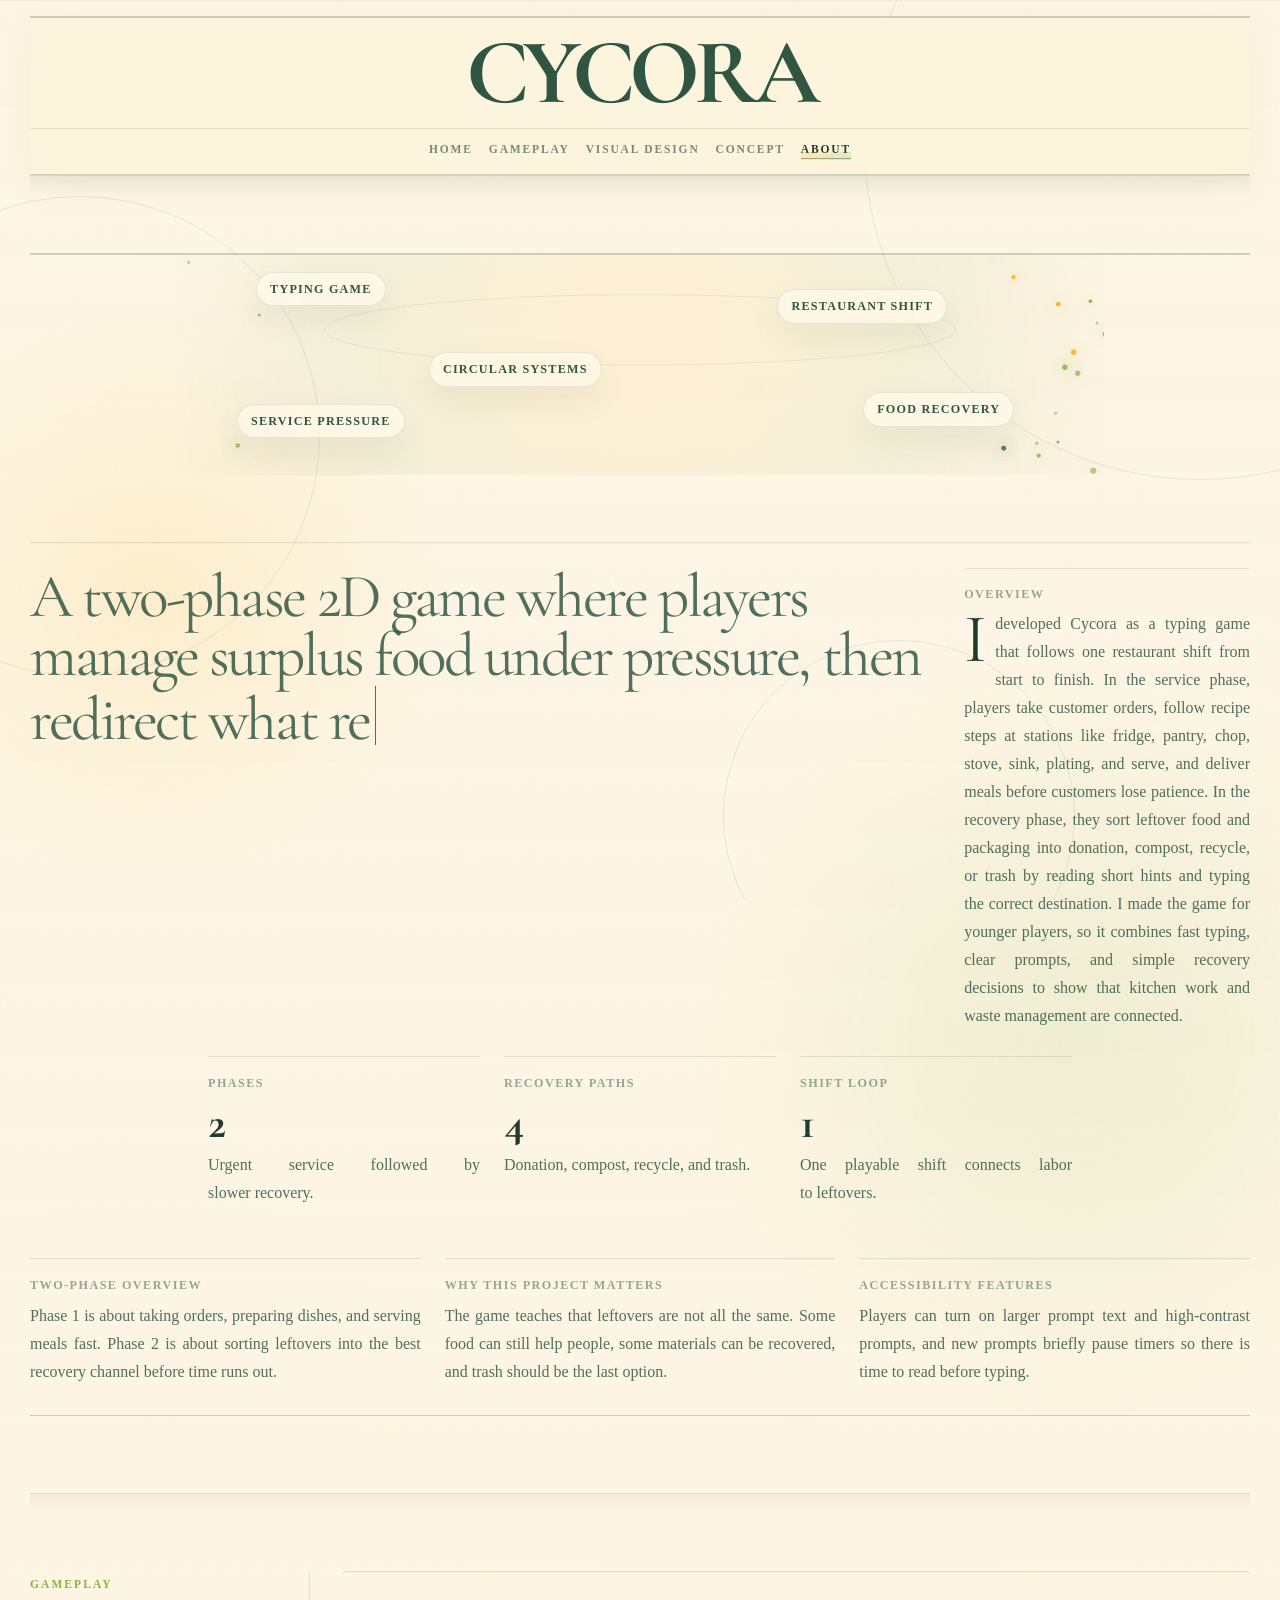
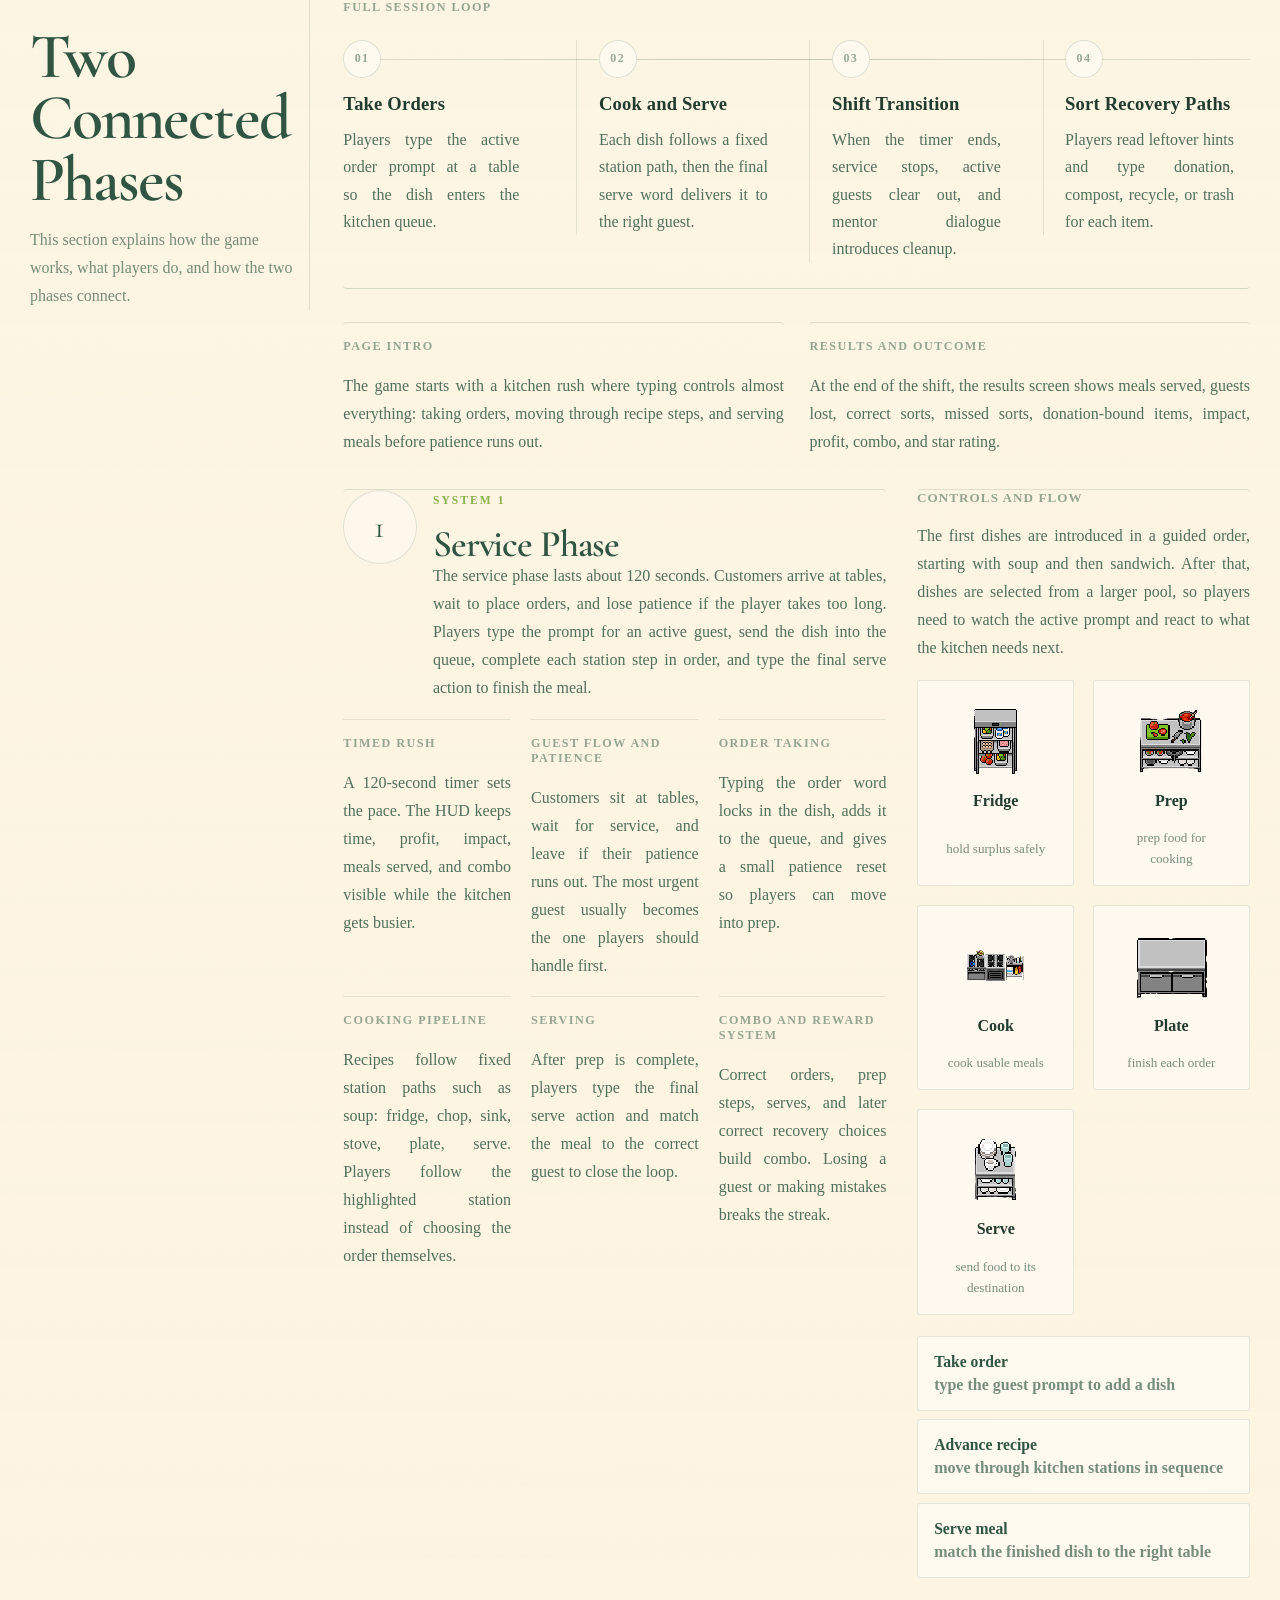
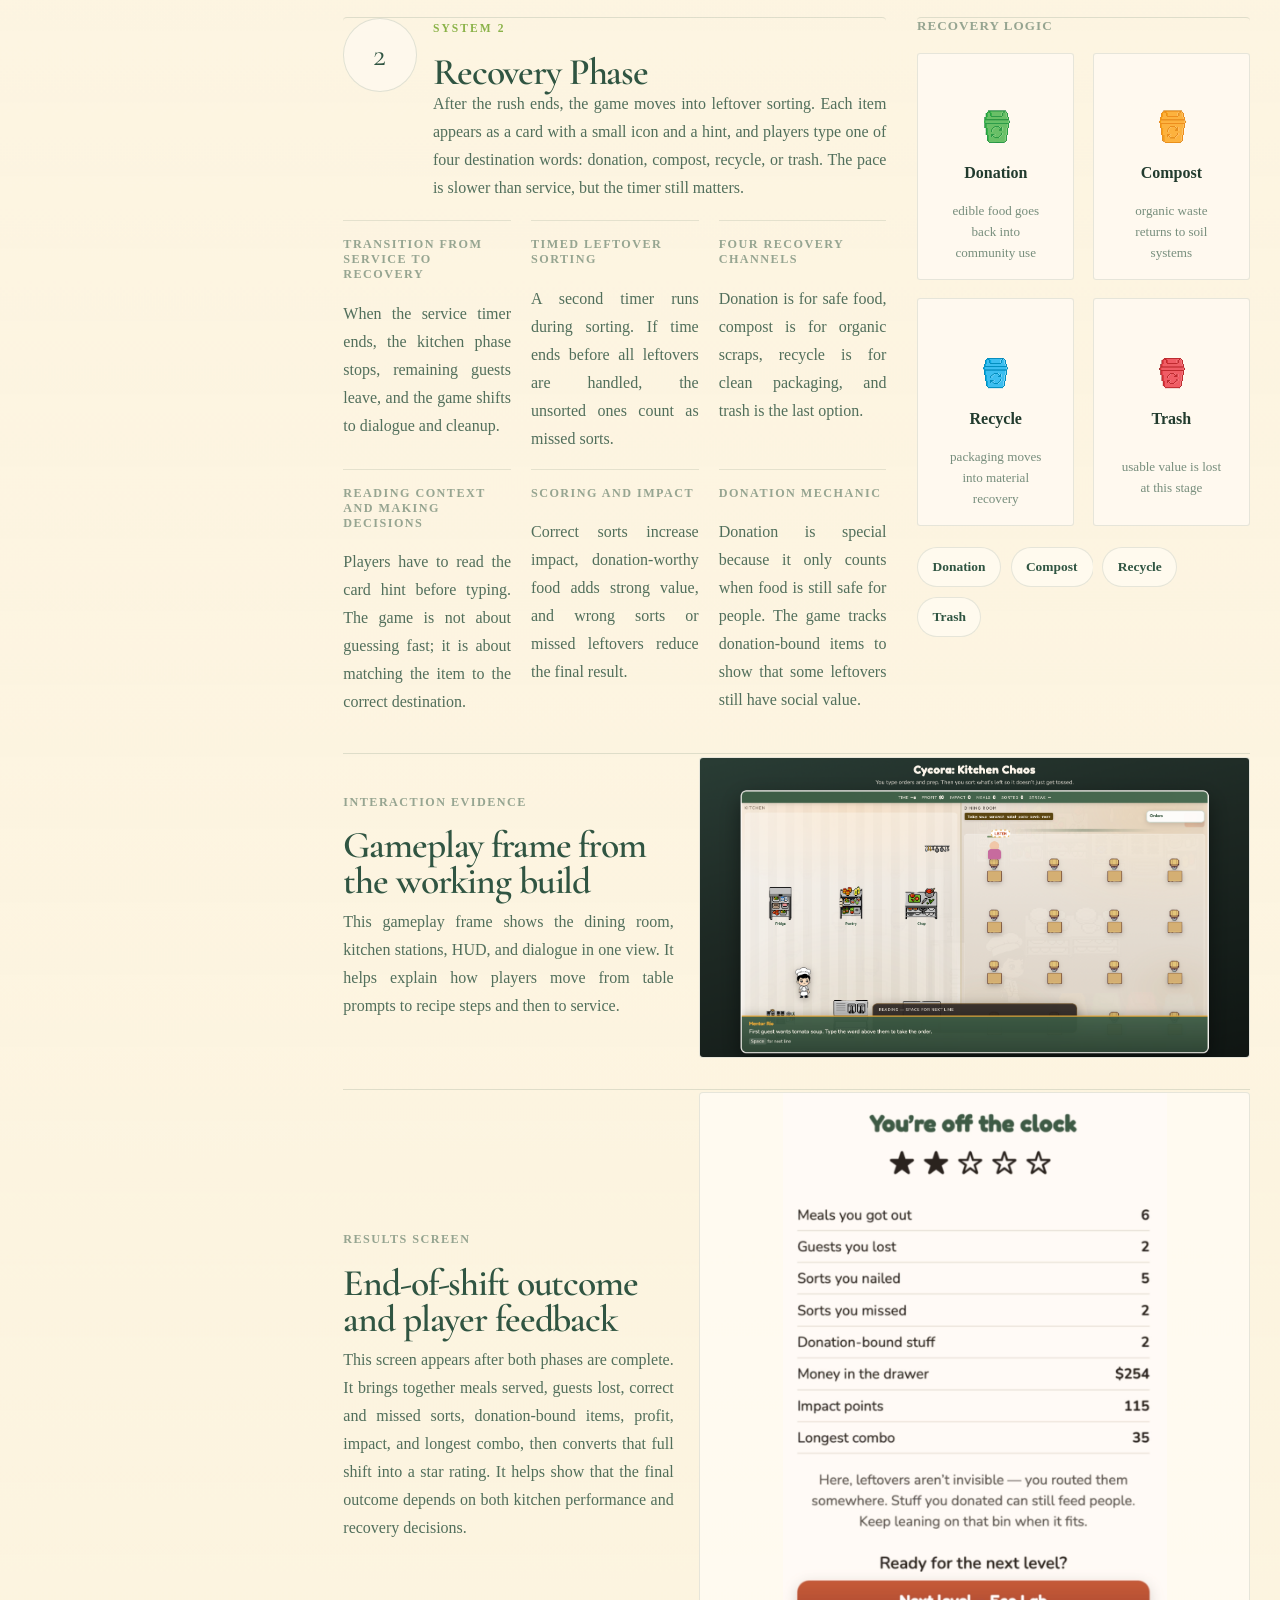
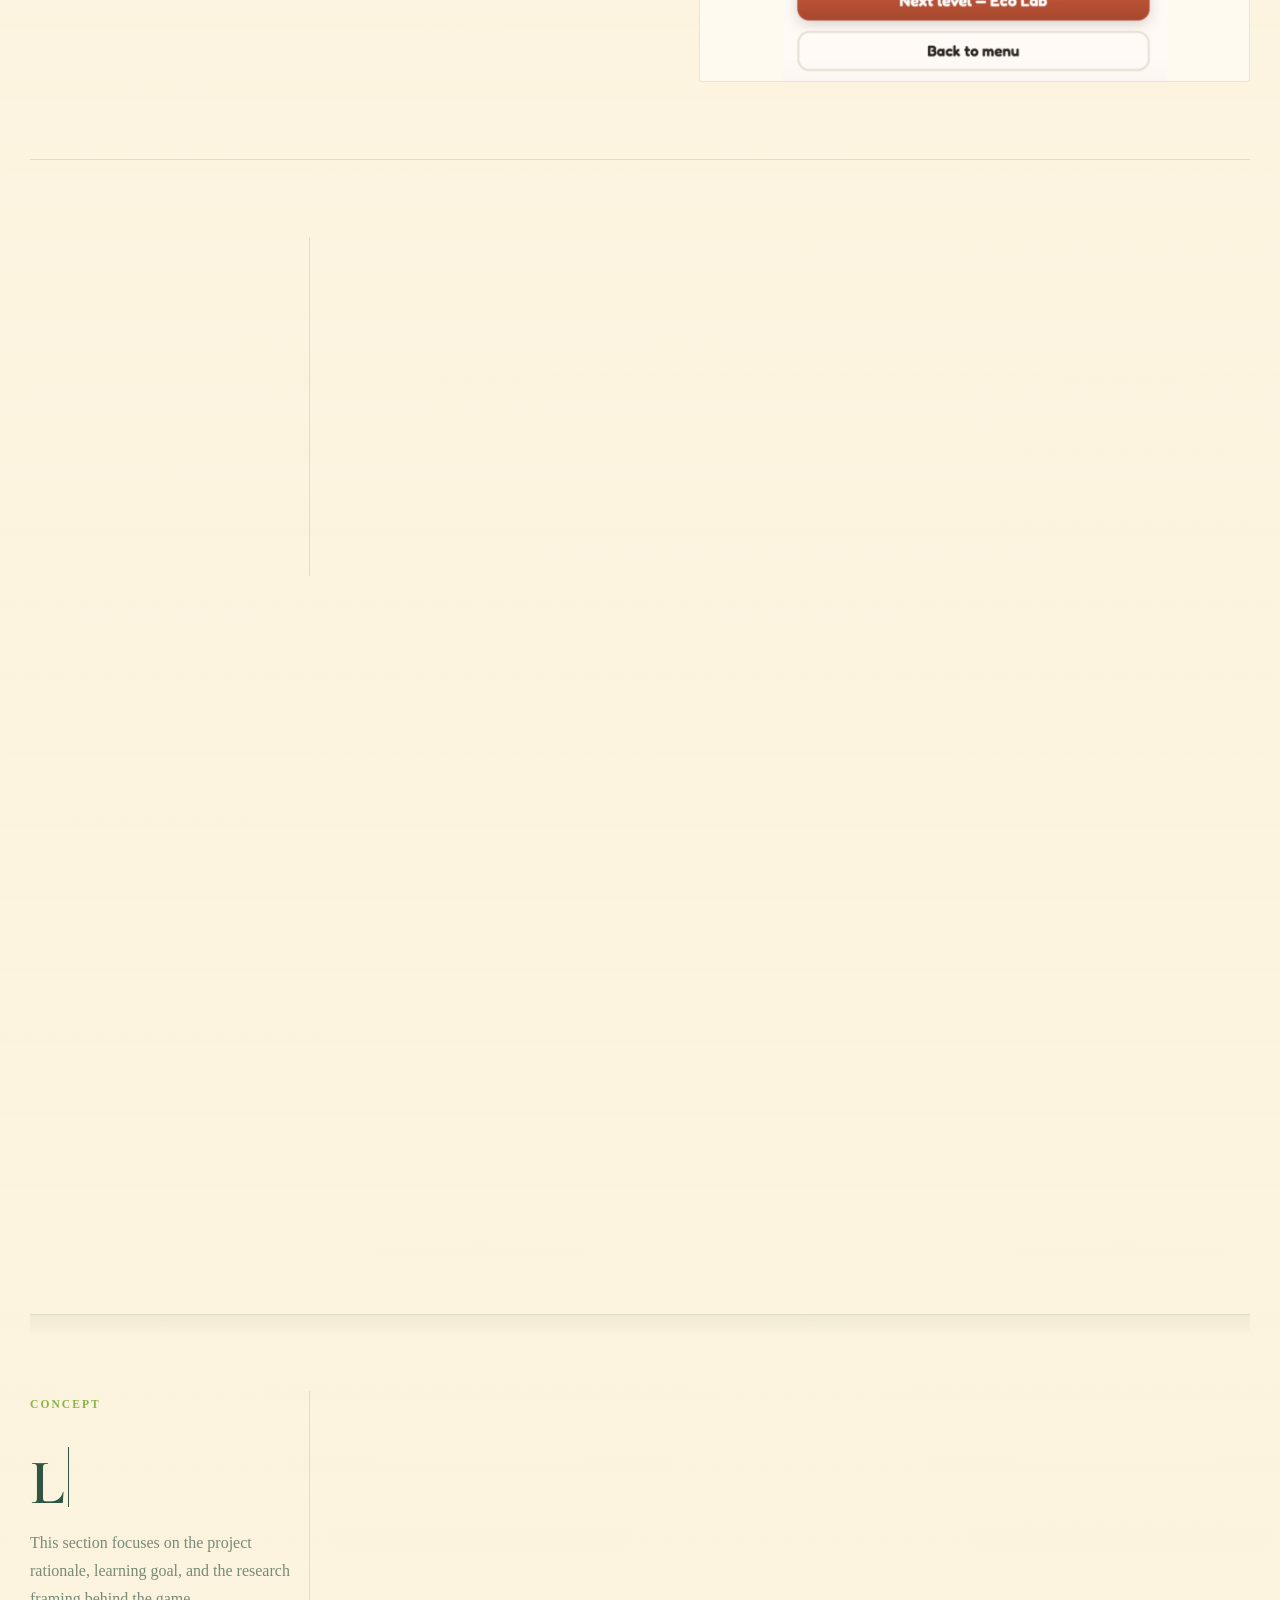
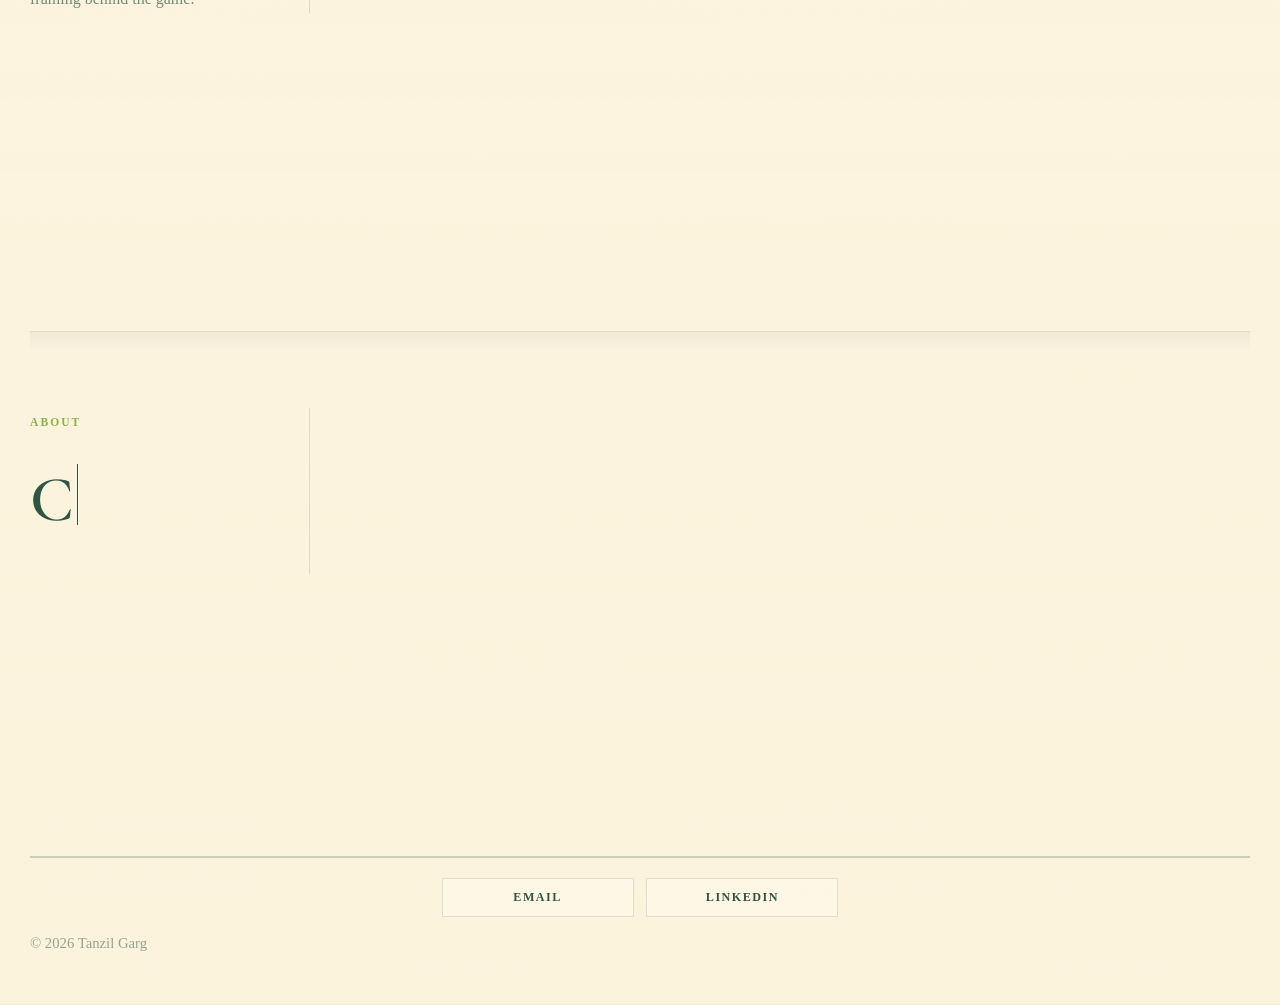
==== Project Documentation Website/index.html @ 2ebac8c6 "Add files via upload" ====
<!DOCTYPE html>
<html lang="en">
  <head>
    <meta charset="UTF-8" />
    <meta name="viewport" content="width=device-width, initial-scale=1.0" />
    <title>Cycora | Project Documentation</title>
    <meta
      name="description"
      content="Cycora: Kitchen Chaos is a two-phase typing game about running a busy kitchen, serving customers, and sorting leftovers into better recovery paths."
    />
    <link rel="preconnect" href="https://fonts.googleapis.com" />
    <link rel="preconnect" href="https://fonts.gstatic.com" crossorigin />
    <link
      href="https://fonts.googleapis.com/css2?family=Cormorant+Garamond:wght@600;700&family=Manrope:wght@400;500;700;800&display=swap"
      rel="stylesheet"
    />
    <link rel="stylesheet" href="styles.css" />
  </head>
  <body class="phase-service">
    <div class="page-grain" aria-hidden="true"></div>
    <div class="page-orbits" aria-hidden="true">
      <span class="orbit orbit-a"></span>
      <span class="orbit orbit-b"></span>
      <span class="orbit orbit-c"></span>
    </div>
    <div class="custom-cursor" aria-hidden="true">
      <span class="custom-cursor-ring"></span>
      <span class="custom-cursor-chef">
        <img src="Icons/PlayerChef.png" alt="" />
      </span>
    </div>

    <header class="site-header">
      <div class="brand">
          <strong>CYCORA</strong>
      </div>

      <button class="nav-toggle" type="button" aria-expanded="false" aria-controls="site-navigation">
        Menu
      </button>

      <nav class="site-nav" id="site-navigation" aria-label="Main navigation">
        <a href="#home">Home</a>
        <a href="#systems">Gameplay</a>
        <a href="#visuals">Visual Design</a>
        <a href="#concept">Concept</a>
        <a href="#about">About</a>
      </nav>
    </header>

    <main>
      <section class="section hero" id="home" data-phase="service" data-phase-label="Service" data-edition="01">
        <div class="hero-stage">
          <div class="hero-animation-band" aria-hidden="true">
            <canvas id="particleCanvas"></canvas>

            <div class="floating-elements">
              <span class="float-card card-a">Typing Game</span>
              <span class="float-card card-b">Restaurant Shift</span>
              <span class="float-card card-c">Service Pressure</span>
              <span class="float-card card-d">Food Recovery</span>
              <span class="float-card card-e">Circular Systems</span>
            </div>
          </div>

          <div class="hero-frontpage">
            <div class="hero-copy">
              <h1 class="sr-only">Cycora</h1>
              <p class="hero-line type-ink" data-type-speed="18">
                A two-phase 2D game where players manage surplus food under pressure, then redirect what remains through recovery pathways.
              </p>
            </div>

            <div class="hero-details">
              <div class="insight-panel overview-lead">
                <span class="summary-label">Overview</span>
                <p>
                  I developed Cycora as a typing game that follows one restaurant shift from start
                  to finish. In the service phase, players take customer orders, follow recipe steps at
                  stations like fridge, pantry, chop, stove, sink, plating, and serve, and deliver meals
                  before customers lose patience. In the recovery phase, they sort leftover food and
                  packaging into donation, compost, recycle, or trash by reading short hints and typing the
                  correct destination. I made the game for younger players, so it combines fast typing,
                  clear prompts, and simple recovery decisions to show that kitchen work and waste
                  management are connected.
                </p>
              </div>
            </div>
          </div>

          <div class="hero-ledger" aria-label="Project at a glance">
            <article class="ledger-item">
              <span class="summary-label">Phases</span>
              <strong class="count-number" data-target="2">0</strong>
              <p>Urgent service followed by slower recovery.</p>
            </article>
            <article class="ledger-item">
              <span class="summary-label">Recovery Paths</span>
              <strong class="count-number" data-target="4">0</strong>
              <p>Donation, compost, recycle, and trash.</p>
            </article>
            <article class="ledger-item">
              <span class="summary-label">Shift Loop</span>
              <strong class="count-number" data-target="1">0</strong>
              <p>One playable shift connects labor to leftovers.</p>
            </article>
          </div>

        <div class="hero-summary">
          <article>
            <span class="summary-label">Two-Phase Overview</span>
            <p>
              Phase 1 is about taking orders, preparing dishes, and serving meals fast. Phase 2 is about
              sorting leftovers into the best recovery channel before time runs out.
            </p>
          </article>
          <article>
            <span class="summary-label">Why This Project Matters</span>
            <p>
              The game teaches that leftovers are not all the same. Some food can still help people, some
              materials can be recovered, and trash should be the last option.
            </p>
          </article>
          <article>
            <span class="summary-label">Accessibility Features</span>
            <p>
              Players can turn on larger prompt text and high-contrast prompts, and new prompts briefly
              pause timers so there is time to read before typing.
            </p>
          </article>
        </div>
      </section>

      <section class="section" id="systems" data-phase="service" data-phase-label="Service" data-edition="02">
        <div class="section-split">
          <div class="section-intro sticky-intro">
            <p class="kicker">Gameplay</p>
            <h2 class="type-ink" data-type-speed="18">Two Connected Phases</h2>
            <p class="intro-note">
              This section explains how the game works, what players do, and how the two phases connect.
            </p>
          </div>

          <div class="cycle-body">
            <div class="cycle-map">
              <span class="summary-label">Full Session Loop</span>
              <div class="cycle-track" aria-label="Full session loop">
                <article class="cycle-step is-hot">
                  <span class="cycle-step-index">01</span>
                  <strong>Take Orders</strong>
                  <p>Players type the active order prompt at a table so the dish enters the kitchen queue.</p>
                </article>
                <article class="cycle-step is-hot">
                  <span class="cycle-step-index">02</span>
                  <strong>Cook and Serve</strong>
                  <p>Each dish follows a fixed station path, then the final serve word delivers it to the right guest.</p>
                </article>
                <article class="cycle-step is-transition">
                  <span class="cycle-step-index">03</span>
                  <strong>Shift Transition</strong>
                  <p>When the timer ends, service stops, active guests clear out, and mentor dialogue introduces cleanup.</p>
                </article>
                <article class="cycle-step is-calm">
                  <span class="cycle-step-index">04</span>
                  <strong>Sort Recovery Paths</strong>
                  <p>Players read leftover hints and type donation, compost, recycle, or trash for each item.</p>
                </article>
              </div>
            </div>

            <div class="cycle-compare">
              <article class="compare-card phase-hot">
                <span class="compare-label">Page Intro</span>
                <p>
                  The game starts with a kitchen rush where typing controls almost everything: taking
                  orders, moving through recipe steps, and serving meals before patience runs out.
                </p>
              </article>
              <article class="compare-card phase-calm">
                <span class="compare-label">Results and Outcome</span>
                <p>
                  At the end of the shift, the results screen shows meals served, guests lost, correct
                  sorts, missed sorts, donation-bound items, impact, profit, combo, and star rating.
                </p>
              </article>
            </div>

            <div class="phase-body service-section">
              <article class="phase-story hot-panel">
                <div class="phase-heading">
                  <div class="phase-index">1</div>
                  <div>
                    <p class="kicker">System 1</p>
                    <h3 class="type-ink" data-type-speed="16">Service Phase</h3>
                    <p>
                      The service phase lasts about 120 seconds. Customers arrive at tables, wait to place
                      orders, and lose patience if the player takes too long. Players type the prompt for an
                      active guest, send the dish into the queue, complete each station step in order, and
                      type the final serve action to finish the meal.
                    </p>
                  </div>
                </div>

                <div class="phase-grid service-grid">
                  <article class="detail-card">
                    <span class="card-label">Timed Rush</span>
                    <p>
                      A 120-second timer sets the pace. The HUD keeps time, profit, impact, meals served,
                      and combo visible while the kitchen gets busier.
                    </p>
                  </article>
                  <article class="detail-card">
                    <span class="card-label">Guest Flow and Patience</span>
                    <p>
                      Customers sit at tables, wait for service, and leave if their patience runs out. The
                      most urgent guest usually becomes the one players should handle first.
                    </p>
                  </article>
                  <article class="detail-card">
                    <span class="card-label">Order Taking</span>
                    <p>
                      Typing the order word locks in the dish, adds it to the queue, and gives a small
                      patience reset so players can move into prep.
                    </p>
                  </article>
                  <article class="detail-card">
                    <span class="card-label">Cooking Pipeline</span>
                    <p>
                      Recipes follow fixed station paths such as soup: fridge, chop, sink, stove, plate,
                      serve. Players follow the highlighted station instead of choosing the order themselves.
                    </p>
                  </article>
                  <article class="detail-card">
                    <span class="card-label">Serving</span>
                    <p>
                      After prep is complete, players type the final serve action and match the meal to the
                      correct guest to close the loop.
                    </p>
                  </article>
                  <article class="detail-card">
                    <span class="card-label">Combo and Reward System</span>
                    <p>
                      Correct orders, prep steps, serves, and later correct recovery choices build combo.
                      Losing a guest or making mistakes breaks the streak.
                    </p>
                  </article>
                </div>
              </article>

              <aside class="interface-panel service-demo">
                <div class="panel-header">
                  <span>Controls and Flow</span>
                </div>
                <p>
                  The first dishes are introduced in a guided order, starting with soup and then sandwich.
                  After that, dishes are selected from a larger pool, so players need to watch the active
                  prompt and react to what the kitchen needs next.
                </p>
                <div class="component-strip" aria-label="Service phase components">
                  <article class="component-chip">
                    <img src="Icons/Fridge.png" alt="Fridge icon representing cold storage." />
                    <strong>Fridge</strong>
                    <span>hold surplus safely</span>
                  </article>
                  <article class="component-chip">
                    <img src="Icons/ChoppingStation.png" alt="Chopping station icon representing prep work." />
                    <strong>Prep</strong>
                    <span>prep food for cooking</span>
                  </article>
                  <article class="component-chip">
                    <img src="Icons/Stove.png" alt="Stove icon representing cooking." />
                    <strong>Cook</strong>
                    <span>cook usable meals</span>
                  </article>
                  <article class="component-chip">
                    <img src="Icons/PlatingCounter.png" alt="Plating counter icon representing final assembly." />
                    <strong>Plate</strong>
                    <span>finish each order</span>
                  </article>
                  <article class="component-chip">
                    <img src="Icons/ServingCounter.png" alt="Serving counter icon representing delivery." />
                    <strong>Serve</strong>
                    <span>send food to its destination</span>
                  </article>
                </div>
                <div class="ticket-stack">
                  <div class="ticket" data-note="Orders stack quickly, so the player has to prioritize.">
                    <strong>Take order</strong>
                    <span>type the guest prompt to add a dish</span>
                  </div>
                  <div class="ticket" data-note="Recipe steps keep the player moving through the kitchen.">
                    <strong>Advance recipe</strong>
                    <span>move through kitchen stations in sequence</span>
                  </div>
                  <div class="ticket" data-note="Correct delivery closes the loop and resets table flow.">
                    <strong>Serve meal</strong>
                    <span>match the finished dish to the right table</span>
                  </div>
                </div>
              </aside>
            </div>

            <div class="phase-body recovery-section">
              <article class="phase-story calm-panel">
                <div class="phase-heading">
                  <div class="phase-index">2</div>
                  <div>
                    <p class="kicker">System 2</p>
                    <h3 class="type-ink" data-type-speed="16">Recovery Phase</h3>
                    <p>
                      After the rush ends, the game moves into leftover sorting. Each item appears as a
                      card with a small icon and a hint, and players type one of four destination words:
                      donation, compost, recycle, or trash. The pace is slower than service, but the timer
                      still matters.
                    </p>
                  </div>
                </div>

                <div class="phase-grid recovery-grid">
                  <article class="detail-card">
                    <span class="card-label">Transition from Service to Recovery</span>
                    <p>
                      When the service timer ends, the kitchen phase stops, remaining guests leave, and the
                      game shifts to dialogue and cleanup.
                    </p>
                  </article>
                  <article class="detail-card">
                    <span class="card-label">Timed Leftover Sorting</span>
                    <p>
                      A second timer runs during sorting. If time ends before all leftovers are handled,
                      the unsorted ones count as missed sorts.
                    </p>
                  </article>
                  <article class="detail-card">
                    <span class="card-label">Four Recovery Channels</span>
                    <p>
                      Donation is for safe food, compost is for organic scraps, recycle is for clean
                      packaging, and trash is the last option.
                    </p>
                  </article>
                  <article class="detail-card">
                    <span class="card-label">Reading Context and Making Decisions</span>
                    <p>
                      Players have to read the card hint before typing. The game is not about guessing fast;
                      it is about matching the item to the correct destination.
                    </p>
                  </article>
                  <article class="detail-card">
                    <span class="card-label">Scoring and Impact</span>
                    <p>
                      Correct sorts increase impact, donation-worthy food adds strong value, and wrong sorts
                      or missed leftovers reduce the final result.
                    </p>
                  </article>
                  <article class="detail-card">
                    <span class="card-label">Donation Mechanic</span>
                    <p>
                      Donation is special because it only counts when food is still safe for people. The
                      game tracks donation-bound items to show that some leftovers still have social value.
                    </p>
                  </article>
                </div>
              </article>

              <aside class="interface-panel recovery-demo">
                <div class="panel-header">
                  <span>Recovery Logic</span>
                </div>
                <div class="channel-components" aria-label="Recovery channel components">
                  <article class="channel-chip">
                    <img src="Icons/Green.png" alt="Green token for donation." />
                    <strong>Donation</strong>
                    <span>edible food goes back into community use</span>
                  </article>
                  <article class="channel-chip">
                    <img src="Icons/Yellow.png" alt="Yellow token for compost." />
                    <strong>Compost</strong>
                    <span>organic waste returns to soil systems</span>
                  </article>
                  <article class="channel-chip">
                    <img src="Icons/Blue.png" alt="Blue token for recycling." />
                    <strong>Recycle</strong>
                    <span>packaging moves into material recovery</span>
                  </article>
                  <article class="channel-chip">
                    <img src="Icons/Red.png" alt="Red token for trash." />
                    <strong>Trash</strong>
                    <span>usable value is lost at this stage</span>
                  </article>
                </div>
                <div class="sort-options" aria-label="Recovery channels">
                  <span data-channel="donation" data-note="Keeps edible food in circulation.">Donation</span>
                  <span data-channel="compost" data-note="Returns organics to a softer cycle.">Compost</span>
                  <span data-channel="recycle" data-note="Routes packaging into material processing.">Recycle</span>
                  <span data-channel="trash" data-note="Marks the point where value is lost.">Trash</span>
                </div>
              </aside>
            </div>

            <article class="systems-evidence">
              <div class="systems-evidence-copy">
                <span class="card-label">Interaction Evidence</span>
                <h3>Gameplay frame from the working build</h3>
                <p>
                  This gameplay frame shows the dining room, kitchen stations, HUD, and dialogue in one
                  view. It helps explain how players move from table prompts to recipe steps and then to
                  service.
                </p>
              </div>
              <div class="systems-evidence-media">
                <img src="Gameplay Screenshot.png" alt="Gameplay screenshot showing Cycora's kitchen, dining room, and HUD." />
              </div>
            </article>

            <article class="systems-evidence results-evidence">
              <div class="systems-evidence-copy">
                <span class="card-label">Results Screen</span>
                <h3>End-of-shift outcome and player feedback</h3>
                <p>
                  This screen appears after both phases are complete. It brings together meals served,
                  guests lost, correct and missed sorts, donation-bound items, profit, impact, and longest
                  combo, then converts that full shift into a star rating. It helps show that the final
                  outcome depends on both kitchen performance and recovery decisions.
                </p>
              </div>
              <div class="systems-evidence-media">
                <img src="Results.png" alt="Cycora results screen showing star rating, meals served, guests lost, sorting results, donation-bound items, profit, impact, and combo." />
              </div>
            </article>
          </div>
        </div>
      </section>

      <section class="section" id="visuals" data-phase="recovery" data-phase-label="Recovery" data-edition="03">
        <div class="section-split">
          <div class="section-intro sticky-intro">
            <p class="kicker">Visual Design</p>
            <h2 class="type-ink" data-type-speed="18">Readable, Fast, Distinct</h2>
            <p class="intro-note">
              This section focuses on interface decisions, visual hierarchy, and documentation of the
              final look.
            </p>
          </div>

          <div class="logic-body">
            <div class="logic-grid">
              <article class="logic-card logic-lead">
                <span class="card-label">Page Intro</span>
                <p>
                  The interface is built to help players read quickly. It uses station labels, table areas,
                  prompts, and a clear HUD so younger players can understand what to type next.
                </p>
              </article>
              <article class="logic-card">
                <span class="card-label">Visual Language</span>
                <p>
                  Highlighted stations, simple icons, and clear prompt words help players follow recipe
                  order without needing to guess where to go next.
                </p>
              </article>
              <article class="logic-card">
                <span class="card-label">Interface Design</span>
                <p>
                  The HUD shows time, profit, impact, meals served, and combo during service, then shifts
                  to recovery choices and hints in the sorting phase.
                </p>
              </article>
              <article class="logic-card">
                <span class="card-label">Phase Contrast</span>
                <p>
                  The service phase looks busier because tables, recipes, and timing all compete for
                  attention. The recovery phase is calmer and centered on one item card at a time.
                </p>
              </article>
              <article class="logic-card">
                <span class="card-label">Accessibility</span>
                <p>
                  Large prompts, high-contrast prompts, and a short reading pause when a new typing word
                  appears help players read before reacting.
                </p>
              </article>
              <article class="logic-card">
                <span class="card-label">Process and Iteration</span>
                <p>
                  Wireframes and layout tests helped work out where tables, stations, dialogue, typing
                  input, and recovery cards should sit so the screen stays readable.
                </p>
              </article>
            </div>

            <div class="decisions-body">
              <article class="decision-card">
                <span class="decision-type">Visuals</span>
                <h3>Quick Reading</h3>
                <p>
                  The visual design focuses on quick reading, clear task flow, and a strong contrast
                  between service pressure and end-of-shift recovery.
                </p>
              </article>
              <article class="decision-card">
                <span class="decision-type">Accessibility Features</span>
                <h3>Readable at Pace</h3>
                <p>
                  Optional settings help keep the game fast-paced without making it feel too visually or
                  cognitively overwhelming, especially during prompt changes and timed moments.
                </p>
              </article>
            </div>

            <article class="video-showcase" data-note="Moving footage makes the shift from urgency to recovery easier to read.">
              <div class="video-copy">
                <span class="card-label">Gameplay Video</span>
                <h3>Playable flow in motion</h3>
                <p>
                  This gameplay clip shows how the kitchen, dining room, HUD, and dialogue systems work
                  together during play. It helps show the pacing of the shift more clearly than still
                  images alone.
                </p>
              </div>
              <div class="video-frame">
                <video controls autoplay muted loop playsinline preload="metadata">
                  <source src="Gameplay video.mov" type="video/quicktime" />
                  Your browser does not support the gameplay video preview.
                </video>
              </div>
            </article>
      </section>

      <section class="section" id="concept" data-phase="recovery" data-phase-label="Recovery" data-edition="04">
        <div class="section-split">
          <div class="section-intro sticky-intro">
            <p class="kicker">Concept</p>
            <h2 class="type-ink" data-type-speed="18">Labor and Waste in One Loop</h2>
            <p class="intro-note">
              This section focuses on the project rationale, learning goal, and the research framing
              behind the game.
            </p>
          </div>

          <div class="logic-body">
            <div class="logic-grid">
              <article class="logic-card logic-lead">
                <span class="card-label">Core Idea</span>
                <p>
                  I made Cycora as an educational typing game about the connection between food waste,
                  leftovers, and food access. I wanted to turn one kitchen shift into something
                  players can actively practise instead of only reading about.
                </p>
              </article>
              <article class="logic-card">
                <span class="card-label">Why Restaurants?</span>
                <p>
                  I chose a restaurant shift because it is easy for younger players to understand: it has
                  clear roles, visible pressure, and obvious leftovers. It lets me place service work and
                  waste decisions in the same setting.
                </p>
              </article>
              <article class="logic-card">
                <span class="card-label">Why Typing?</span>
                <p>
                  I chose typing because it connects reading and action in a simple way. Players see a
                  word, understand what it means, and immediately use it to take an order, complete a
                  recipe step, or sort a leftover.
                </p>
              </article>
              <article class="logic-card">
                <span class="card-label">Circular Economy Framing</span>
                <p>
                  I used four destinations in the recovery phase because leftovers should not all be treated
                  the same. Donation, compost, recycle, and trash each represent a different next step for
                  food or packaging.
                </p>
              </article>
              <article class="logic-card outcome-card">
                <span class="card-label">Learning and Takeaway</span>
                <p>
                  My main takeaway is that speed matters in a kitchen, but so do the choices made after
                  service. I wanted the project to show that leftovers can still be useful, and that the
                  best result comes from serving well and sorting carefully.
                </p>
              </article>
            </div>
          </div>
        </div>
      </section>

      <section class="section" id="about" data-phase="neutral" data-phase-label="Archive" data-edition="05">
        <div class="section-split">
          <div class="section-intro sticky-intro">
            <p class="kicker">About</p>
            <h2 class="type-ink" data-type-speed="18">Creator</h2>
            <p class="intro-note">
              About the creator
            </p>
          </div>

          <div class="logic-body">
            <article class="about-panel">
              <div>
                <span class="card-label">About the Creator</span>
                <p>
                  I am Tanzil Garg, a UX researcher and designer interested in interactive systems,
                  player experience, and how design can make complex processes easier to understand
                  through participation.
                </p>
              </div>

              <dl class="about-list">
                <div>
                  <dt>Role</dt>
                  <dd>Project concept, game design, UX/UI design, research, writing, prototyping, and documentation.</dd>
                </div>
                <div>
                  <dt>Project Metadata</dt>
                  <dd>Interactive game prototype, screen-based, one-session shift structure, keyboard typing, 2026.</dd>
                </div>
                <div>
                  <dt>Themes</dt>
                  <dd>Food systems, labor, waste, circular economy.</dd>
                </div>
              </dl>
            </article>

            </div>
          </div>
        </div>
      </section>
    </main>

    <footer class="site-footer">
      <div class="footer-block">

        <nav class="footer-links" aria-label="Footer links">
          <a href="mailto:tanzilgarg@gmail.com">Email</a>
          <a href="https://www.linkedin.com/in/tanzilgarg/">LinkedIn</a>
        </nav>

        <p class="footer-meta">© 2026 Tanzil Garg</p>
      </div>
    </footer>

    <div class="media-lightbox" hidden>
      <button class="lightbox-nav lightbox-prev" type="button">Previous</button>
      <div class="lightbox-stage">
        <div class="lightbox-media"></div>
        <div class="lightbox-copy">
          <span class="lightbox-type"></span>
          <h2 class="lightbox-title"></h2>
          <p class="lightbox-caption"></p>
        </div>
      </div>
      <button class="lightbox-nav lightbox-next" type="button">Next</button>
      <button class="lightbox-dismiss" type="button">Close</button>
    </div>

    <script src="script.js"></script>
  </body>
</html>
---- Project Documentation Website/styles.css ----
:root {
  --cream: #fcf3dd;
  --cream-strong: #fffaf0;
  --forest: #305542;
  --forest-deep: #223b2e;
  --lime: #8ab248;
  --lime-soft: rgba(138, 178, 72, 0.16);
  --amber: #fbb118;
  --amber-soft: rgba(251, 177, 24, 0.18);
  --ink: rgba(48, 85, 66, 0.84);
  --ink-soft: rgba(48, 85, 66, 0.66);
  --ink-faint: rgba(48, 85, 66, 0.5);
  --line: rgba(48, 85, 66, 0.14);
  --line-strong: rgba(48, 85, 66, 0.24);
  --panel: rgba(255, 250, 240, 0.68);
  --panel-strong: rgba(255, 250, 240, 0.88);
  --shadow-soft: 0 18px 48px rgba(82, 79, 41, 0.08);
  --shadow-deep: 0 28px 84px rgba(82, 79, 41, 0.14);
  --radius-xl: 38px;
  --radius-lg: 30px;
  --radius-md: 22px;
  --radius-sm: 16px;
  --max-width: 1220px;
  --content-gap: clamp(1rem, 2vw, 1.5rem);
  --section-gap: clamp(1.4rem, 3vw, 2.6rem);
  --display-font: "Cormorant Garamond", Georgia, serif;
  --body-font: Georgia, "Times New Roman", serif;
  --motion-fast: 220ms;
  --motion-base: 420ms;
  --motion-slow: 720ms;
  --ease-editorial: cubic-bezier(0.22, 1, 0.36, 1);
  --phase-glow: rgba(251, 177, 24, 0.16);
  --page-gutter: clamp(1rem, 2vw, 1.4rem);
  --section-pad-y: clamp(3.5rem, 6vw, 4.8rem);
  --card-pad: clamp(1rem, 2vw, 1.4rem);
  --stack-gap: clamp(0.75rem, 1.4vw, 1rem);
  --editorial-gap: clamp(1rem, 2vw, 1.6rem);
  --editorial-rule-space: clamp(0.75rem, 1.5vw, 1rem);
}

*,
*::before,
*::after {
  box-sizing: border-box;
}

html {
  scroll-behavior: smooth;
  scroll-padding-top: 7rem;
}

body {
  margin: 0;
  min-height: 100vh;
  overflow-x: hidden;
  font-family: var(--body-font);
  color: var(--forest);
  background:
    linear-gradient(180deg, rgba(48, 85, 66, 0.05), rgba(48, 85, 66, 0.05)) top / 100% 1px no-repeat,
    linear-gradient(180deg, rgba(48, 85, 66, 0.05), rgba(48, 85, 66, 0.05)) bottom / 100% 1px no-repeat,
    radial-gradient(circle at 12% 8%, rgba(251, 177, 24, 0.12), transparent 18rem),
    radial-gradient(circle at 84% 14%, rgba(138, 178, 72, 0.12), transparent 24rem),
    linear-gradient(180deg, rgba(255, 250, 240, 0.4), rgba(255, 250, 240, 0)),
    var(--cream);
}

body.phase-service {
  --phase-glow: rgba(251, 177, 24, 0.18);
}

body.phase-recovery {
  --phase-glow: rgba(138, 178, 72, 0.18);
}

body.phase-neutral {
  --phase-glow: rgba(48, 85, 66, 0.12);
}

body.custom-cursor-active,
body.custom-cursor-active a,
body.custom-cursor-active button,
body.custom-cursor-active [role="button"],
body.custom-cursor-active input,
body.custom-cursor-active textarea,
body.custom-cursor-active select,
body.custom-cursor-active summary,
body.custom-cursor-active video {
  cursor: none !important;
}

::selection {
  background: rgba(251, 177, 24, 0.26);
}

a {
  color: inherit;
  text-decoration: none;
}

button,
input,
textarea,
select {
  font: inherit;
}

p,
li,
dd {
  color: var(--ink);
  line-height: 1.75;
  text-align: justify;
  text-wrap: pretty;
  hyphens: auto;
}

main {
  display: grid;
  gap: 0;
}

p,
ul,
ol,
dl {
  margin: 0;
}

ul,
ol {
  padding-left: 1.1rem;
}

h1,
h2,
h3 {
  margin: 0;
  font-family: var(--display-font);
  font-weight: 600;
  letter-spacing: -0.03em;
  line-height: 0.96;
}

h1 {
  font-size: clamp(4.4rem, 11vw, 8.6rem);
}

h2 {
  font-size: clamp(2.7rem, 5vw, 4.5rem);
}

h3 {
  font-size: clamp(1.8rem, 3vw, 2.35rem);
}

.page-grain {
  position: fixed;
  inset: 0;
  pointer-events: none;
  opacity: 0.15;
  background-image:
    linear-gradient(rgba(48, 85, 66, 0.05) 1px, transparent 1px),
    linear-gradient(90deg, rgba(48, 85, 66, 0.05) 1px, transparent 1px);
  background-size: 38px 38px;
  mask-image: radial-gradient(circle at center, black 52%, transparent 100%);
}

.page-orbits {
  position: fixed;
  inset: 0;
  overflow: hidden;
  pointer-events: none;
}

.custom-cursor {
  position: fixed;
  top: 0;
  left: 0;
  z-index: 120;
  width: 3rem;
  height: 3rem;
  pointer-events: none;
  opacity: 0;
  transform: translate3d(-50%, -50%, 0);
  transition: opacity 140ms ease;
}

.custom-cursor.is-visible {
  opacity: 1;
}

.custom-cursor-ring,
.custom-cursor-chef {
  position: absolute;
  inset: 0;
  transition:
    transform 140ms var(--ease-editorial),
    opacity 140ms ease,
    border-color 140ms ease,
    background-color 140ms ease,
    box-shadow 140ms ease;
}

.custom-cursor-ring {
  inset: 0.45rem;
  border: 1px solid rgba(34, 59, 46, 0.28);
  border-radius: 50%;
  background: rgba(255, 251, 242, 0.56);
  box-shadow: 0 0 0 1px rgba(255, 251, 242, 0.35);
}

.custom-cursor-chef {
  inset: 0.2rem;
  display: grid;
  place-items: center;
}

.custom-cursor-chef img {
  display: block;
  width: 100%;
  height: 100%;
  object-fit: contain;
  image-rendering: auto;
  filter: drop-shadow(0 3px 6px rgba(34, 59, 46, 0.14));
}

.custom-cursor.is-hover .custom-cursor-ring {
  transform: scale(1.08);
  border-color: rgba(251, 177, 24, 0.62);
  box-shadow: 0 0 0 3px rgba(251, 177, 24, 0.12);
}

.custom-cursor.is-hover .custom-cursor-chef {
  transform: scale(1.08);
}

.custom-cursor.is-active .custom-cursor-ring {
  transform: scale(0.9);
}

.custom-cursor.is-active .custom-cursor-chef {
  transform: scale(0.92);
}

.orbit {
  position: absolute;
  border: 1px solid rgba(48, 85, 66, 0.1);
  border-radius: 999px;
}

.orbit-a {
  width: 42rem;
  height: 42rem;
  top: -12rem;
  right: -16rem;
}

.orbit-b {
  width: 30rem;
  height: 30rem;
  left: -10rem;
  bottom: 14rem;
}

.orbit-c {
  width: 22rem;
  height: 22rem;
  right: 16%;
  top: 40rem;
}

.site-header,
.section,
.site-footer {
  width: min(calc(100% - (var(--page-gutter) * 2)), var(--max-width));
  margin: 0 auto;
}

.site-header {
  position: sticky;
  top: 0.7rem;
  z-index: 40;
  margin-top: 1rem;
  padding: 0.8rem 0 0.9rem;
  display: grid;
  gap: 0.7rem;
  border-top: 2px solid var(--line-strong);
  border-bottom: 1px solid var(--line-strong);
  border-left: 0;
  border-right: 0;
  border-radius: 0;
  background: rgba(252, 243, 221, 0.92);
  backdrop-filter: blur(12px);
  box-shadow: 0 10px 36px rgba(82, 79, 41, 0.06);
  align-items: start;
}

.brand {
  width: 100%;
  display: grid;
  justify-items: center;
  gap: 0.25rem;
  padding: 0 0 0.85rem;
  border-bottom: 1px solid var(--line);
}

.brand strong {
  font-family: var(--display-font);
  font-size: clamp(3.2rem, 8vw, 5.8rem);
  letter-spacing: -0.06em;
  text-transform: uppercase;
  line-height: 0.9;
}

.masthead-meta,
.masthead-tagline {
  margin: 0;
  text-align: center;
}

.masthead-meta {
  font-size: 0.72rem;
  font-weight: 700;
  letter-spacing: 0.16em;
  text-transform: uppercase;
  color: var(--ink-faint);
}

.masthead-tagline {
  max-width: 60rem;
  font-size: 0.95rem;
  line-height: 1.45;
  color: var(--ink);
  text-wrap: pretty;
  text-align: center;
}

.hero-line,
.kicker,
.summary-label,
.sidebar-label,
.note-card span,
.compare-label,
.card-label,
.decision-type,
.intro-note,
.panel-header,
.footer-meta,
.footer-credit {
  text-align: left;
  hyphens: none;
}

.brand-mark {
  width: 2.3rem;
  height: 2.3rem;
  display: inline-flex;
  align-items: center;
  justify-content: center;
  border-radius: 0.25rem;
  font-family: var(--display-font);
  font-size: 1.45rem;
  background:
    linear-gradient(135deg, rgba(251, 177, 24, 0.3), rgba(138, 178, 72, 0.2)),
    rgba(255, 251, 242, 0.8);
  border: 1px solid rgba(48, 85, 66, 0.12);
}

.brand-copy {
  display: flex;
  flex-direction: column;
  align-items: center;
}

.brand-copy strong {
  font-size: clamp(1.8rem, 4vw, 2.7rem);
  font-family: var(--display-font);
  font-weight: 700;
  letter-spacing: -0.04em;
  line-height: 0.9;
  text-transform: uppercase;
}

.brand-copy span {
  font-size: 0.68rem;
  letter-spacing: 0.2em;
  text-transform: uppercase;
  color: var(--ink-faint);
}

.site-nav {
  width: 100%;
  display: flex;
  flex-wrap: wrap;
  gap: 0.55rem 1rem;
  align-items: center;
  justify-content: center;
  padding-inline: 0.15rem;
}

.site-nav a {
  position: relative;
  padding: 0.2rem 0;
  border-radius: 0;
  font-size: 0.72rem;
  font-weight: 700;
  letter-spacing: 0.16em;
  text-transform: uppercase;
  color: var(--ink-soft);
  border-bottom: 1px solid transparent;
  transition: color 180ms ease, border-color 180ms ease, transform 180ms ease;
}

.site-nav a::after {
  content: "";
  position: absolute;
  left: 0;
  bottom: -0.1rem;
  width: 100%;
  height: 0.5rem;
  background: linear-gradient(90deg, rgba(251, 177, 24, 0.2), rgba(138, 178, 72, 0.18));
  transform: scaleX(0);
  transform-origin: left center;
  transition: transform var(--motion-fast) var(--ease-editorial);
}

.site-nav a:hover,
.site-nav a:focus-visible {
  color: var(--forest-deep);
  border-color: rgba(48, 85, 66, 0.35);
}

.site-nav a:hover::after,
.site-nav a:focus-visible::after,
.site-nav a.is-active::after {
  transform: scaleX(1);
}

.site-nav a.is-active {
  color: var(--forest-deep);
  border-color: rgba(48, 85, 66, 0.5);
  box-shadow: none;
}

.nav-toggle {
  display: none;
  padding: 0.72rem 1rem;
  border: 1px solid var(--line);
  border-radius: 999px;
  background: rgba(255, 251, 242, 0.9);
  color: var(--forest);
  cursor: pointer;
}

.section {
  position: relative;
  padding: var(--section-pad-y) 0;
  border-top: 1px solid var(--line);
}

.section::before {
  content: "";
  position: absolute;
  top: 0;
  left: 0;
  width: 100%;
  height: 1.2rem;
  background: linear-gradient(180deg, rgba(48, 85, 66, 0.06), transparent);
  opacity: 0;
  transform: scaleY(0.4);
  transform-origin: top center;
  transition: opacity var(--motion-base) var(--ease-editorial), transform var(--motion-base) var(--ease-editorial);
}

.section.is-reading::before,
.section.is-ready::before {
  opacity: 1;
  transform: scaleY(1);
}

.hero {
  min-height: auto;
  display: grid;
  gap: 1.8rem;
  align-items: start;
}

.hero-summary,
.hero-ledger,
.hero-frontpage,
.cycle-compare,
.decisions-body,
.documentation-field,
.systems-evidence,
.video-showcase,
.about-panel,
.footer-links {
  align-items: start;
}

.kicker {
  margin: 0 0 1rem;
  font-size: 0.72rem;
  font-weight: 800;
  letter-spacing: 0.18em;
  text-transform: uppercase;
  color: var(--lime);
}

.hero-line {
  max-width: none;
  margin: 0;
  font-family: var(--display-font);
  font-size: clamp(2.4rem, 4.8vw, 4.2rem);
  line-height: 0.96;
  letter-spacing: -0.04em;
  text-align: left;
}

.hero-support {
  max-width: none;
  margin: 0;
  color: var(--ink-soft);
  font-size: 1.05rem;
}

.hero-tags {
  display: flex;
  flex-wrap: wrap;
  justify-content: flex-start;
  gap: 0.45rem 0.75rem;
  margin: 0;
  max-width: none;
}

.hero-tags span {
  position: relative;
  padding: 0 0 0 0.9rem;
  border: 0;
  border-radius: 0;
  background: none;
  font-size: 0.8rem;
  font-weight: 700;
  letter-spacing: 0.06em;
  text-transform: uppercase;
  color: var(--ink-soft);
  transition: color var(--motion-fast) ease;
}

.hero-tags span::before {
  content: "•";
  position: absolute;
  left: 0;
  top: 0;
  color: var(--ink-faint);
}

.hero-tags span:hover,
.hero-tags span:focus-visible {
  color: var(--forest-deep);
}

.button {
  display: inline-flex;
  align-items: center;
  justify-content: center;
  min-height: 3.2rem;
  padding: 0.9rem 1.1rem;
  border-radius: 0.2rem;
  border: 1px solid var(--line-strong);
  letter-spacing: 0.08em;
  text-transform: uppercase;
  font-size: 0.76rem;
  transition: transform 180ms ease, opacity 180ms ease;
}

.button:hover,
.button:focus-visible {
  transform: translateY(-2px);
}

.button-primary {
  background: linear-gradient(135deg, rgba(251, 177, 24, 0.96), rgba(138, 178, 72, 0.92));
  color: var(--forest-deep);
  font-weight: 800;
}

body.phase-service .button-primary {
  animation: servicePulse 2.8s ease-in-out infinite;
}

.button-secondary {
  background: rgba(255, 251, 242, 0.52);
  font-weight: 700;
}

.hero-summary,
.hero-ledger,
.overview-notes,
.cycle-compare,
.phase-grid,
.logic-grid,
.about-list,
.links-grid {
  display: grid;
  gap: var(--content-gap);
}

.hero-summary {
  grid-template-columns: repeat(3, minmax(0, 1fr));
  margin-top: 0;
}

.hero-ledger {
  grid-template-columns: repeat(3, minmax(0, 1fr));
  margin: 0 auto 1.6rem;
  width: min(100%, 54rem);
}

.hero-access {
  width: min(100%, 72rem);
  margin: 0 auto 1.8rem;
}

#home .links-grid {
  grid-template-columns: repeat(3, minmax(0, 1fr));
}

.hero-summary article,
.note-card,
.insight-panel,
.cycle-map,
.compare-card,
.phase-story,
.detail-card,
.interface-panel,
.logic-card,
.decision-card,
.about-panel,
.hero-sidebar {
  border: 0;
  border-top: 1px solid var(--line);
  background: none;
  box-shadow: none;
  backdrop-filter: none;
}

.summary-label,
.sidebar-label,
.note-card span,
.compare-label,
.card-label,
.decision-type {
  display: inline-block;
  margin-bottom: 0.55rem;
  font-size: 0.76rem;
  font-weight: 800;
  letter-spacing: 0.12em;
  text-transform: uppercase;
  color: var(--ink-faint);
}

.type-ink {
  position: relative;
}

.type-ink.is-typing::after {
  content: "";
  display: inline-block;
  width: 1px;
  height: 0.95em;
  margin-left: 0.08em;
  background: currentColor;
  vertical-align: -0.08em;
  animation: caretBlink 0.85s steps(1) infinite;
}

.reveal-item {
  opacity: 0;
  filter: blur(8px);
  transform: translateY(1rem);
  clip-path: inset(0 0 100% 0);
  transition:
    opacity var(--motion-base) var(--ease-editorial),
    transform var(--motion-base) var(--ease-editorial),
    filter var(--motion-base) var(--ease-editorial),
    clip-path calc(var(--motion-base) + 120ms) var(--ease-editorial);
}

.reveal-item[data-reveal-style="stack"] {
  transform: translateY(1rem) rotateX(-8deg);
}

.reveal-item[data-reveal-style="ink"] {
  transform: translateY(0.65rem);
  filter: blur(10px);
}

.reveal-item.is-visible {
  opacity: 1;
  filter: blur(0);
  transform: translateY(0) rotateX(0);
  clip-path: inset(0 0 0 0);
}

[data-note] {
  position: relative;
}

[data-note]::after {
  content: attr(data-note);
  position: absolute;
  left: 1rem;
  bottom: calc(100% + 0.55rem);
  width: min(16rem, calc(100vw - 3rem));
  padding: 0.5rem 0.65rem;
  border: 1px solid rgba(48, 85, 66, 0.14);
  background: rgba(255, 251, 242, 0.96);
  box-shadow: 0 12px 28px rgba(82, 79, 41, 0.08);
  font-size: 0.74rem;
  line-height: 1.45;
  color: var(--forest-deep);
  opacity: 0;
  pointer-events: none;
  transform: translateY(0.35rem);
  transition: opacity var(--motion-fast) ease, transform var(--motion-fast) var(--ease-editorial);
  z-index: 4;
}

[data-note]:hover::after,
[data-note]:focus-visible::after {
  opacity: 1;
  transform: translateY(0);
}

.sr-only {
  position: absolute;
  width: 1px;
  height: 1px;
  padding: 0;
  margin: -1px;
  overflow: hidden;
  clip: rect(0, 0, 0, 0);
  white-space: nowrap;
  border: 0;
}

.hero-stage {
  position: relative;
  display: grid;
  gap: 1.6rem;
  min-height: auto;
  overflow: hidden;
  border-radius: 0;
  padding: 0 0 1.8rem;
  border-top: 2px solid var(--line-strong);
  border-bottom: 1px solid var(--line-strong);
  border-left: 0;
  border-right: 0;
  box-shadow: none;
  background: none;
}

.hero-animation-band {
  position: relative;
  min-height: 18rem;
  padding: 1rem 0 1.3rem;
  border-bottom: 1px solid rgba(48, 85, 66, 0.14);
}

#particleCanvas {
  position: absolute;
  top: 0;
  left: 50%;
  width: min(100%, 58rem);
  height: 100%;
  transform: translateX(-50%);
  transform-origin: top center;
  z-index: 0;
  pointer-events: none;
  opacity: 1;
}

.hero-stage::after {
  content: none;
}

.hero-frontpage {
  display: grid;
  grid-template-columns: repeat(4, minmax(0, 1fr));
  gap: var(--editorial-gap);
  align-items: start;
}

.floating-elements {
  position: absolute;
  top: 0;
  left: 50%;
  width: 100%;
  height: 100%;
  max-width: 60rem;
  transform: translateX(-50%);
  pointer-events: none;
  z-index: 0;
}

.float-card {
  position: absolute;
  padding: 0.55rem 0.82rem;
  border-radius: 999px;
  font-size: 0.76rem;
  font-weight: 800;
  letter-spacing: 0.1em;
  text-transform: uppercase;
  background: rgba(255, 248, 232, 0.84);
  border: 1px solid rgba(48, 85, 66, 0.12);
  box-shadow: 0 14px 30px rgba(82, 79, 41, 0.08);
  animation: drift 10s ease-in-out infinite;
  opacity: 1;
}

.card-a { top: 6%; left: 10%; animation-delay: 0s; }
.card-b { top: 12%; right: 18%; animation-delay: 1.2s; }
.card-c { top: 52%; left: 8%; animation-delay: 2.6s; }
.card-d { top: 48%; right: 11%; animation-delay: 0.8s; }
.card-e { top: 34%; left: 28%; animation-delay: 3.2s; }

.hero-copy {
  position: relative;
  z-index: 1;
  width: 100%;
  margin: 0;
  padding-top: 0;
  display: grid;
  gap: 0.9rem;
  text-align: left;
  grid-column: span 3;
}

.hero-copy::before {
  content: none;
}

.hero-media {
  position: relative;
  z-index: 1;
  width: min(100%, 62rem);
  margin: 0 auto;
  padding-top: 2.4rem;
}

.hero-video-frame video {
  max-height: 26rem;
}

.hero-details {
  display: grid;
  grid-template-columns: minmax(0, 1fr);
  gap: var(--editorial-gap);
  margin-top: 0;
  grid-column: span 1;
}

.ledger-item {
  padding: var(--editorial-rule-space) 0 0;
  border-top: 1px solid var(--line);
  background: none;
  box-shadow: none;
  text-align: left;
}

.ledger-item strong {
  display: block;
  margin: 0.15rem 0 0.4rem;
  font-family: var(--display-font);
  font-size: clamp(2rem, 4vw, 2.8rem);
  line-height: 0.95;
}

.hero-summary article {
  padding: var(--editorial-rule-space) 0 0;
  border-radius: 0;
  text-align: left;
}

.hero-sidebar {
  position: relative;
  width: min(100%, 34rem);
  margin: 0 auto;
  padding: 1.1rem;
  border-radius: 0.2rem;
  background:
    linear-gradient(180deg, rgba(246, 249, 229, 0.74), rgba(255, 249, 235, 0.66));
}

.hero-facts {
  display: grid;
  gap: 0.8rem;
}

.hero-facts div,
.about-list div {
  padding: 1rem;
  border-radius: 0.15rem;
  border: 1px solid rgba(48, 85, 66, 0.12);
  background: rgba(255, 251, 242, 0.56);
}

dt {
  margin-bottom: 0.4rem;
  font-size: 0.78rem;
  font-weight: 800;
  letter-spacing: 0.12em;
  text-transform: uppercase;
  color: var(--ink-faint);
}

dd {
  margin: 0;
}

.hero-stage-note {
  position: absolute;
  left: 50%;
  bottom: 1.5rem;
  transform: translateX(-50%);
  display: inline-flex;
  align-items: center;
  gap: 0.65rem;
  padding: 0.72rem 0.92rem;
  border-radius: 999px;
  background: rgba(255, 251, 242, 0.84);
  border: 1px solid rgba(48, 85, 66, 0.12);
  font-size: 0.82rem;
  color: var(--ink-soft);
  width: max-content;
  max-width: calc(100% - 4rem);
  white-space: nowrap;
}

.dot {
  width: 0.58rem;
  height: 0.58rem;
  border-radius: 50%;
  background: radial-gradient(circle, var(--amber), var(--lime));
  box-shadow: 0 0 18px rgba(251, 177, 24, 0.58);
}

.count-number {
  color: var(--forest-deep);
}

.section-split {
  display: grid;
  grid-template-columns: repeat(4, minmax(0, 1fr));
  gap: clamp(1.4rem, 2.6vw, 2.2rem);
  align-items: start;
}

.section-intro {
  padding-top: 0.2rem;
  display: grid;
  gap: var(--stack-gap);
  grid-column: span 1;
  padding-right: 1rem;
  border-right: 1px solid var(--line);
  align-content: start;
}

.section-intro h2 {
  max-width: 12ch;
}

.sticky-intro {
  position: sticky;
  top: 7rem;
}

.intro-note {
  color: var(--ink-soft);
}

.overview-body {
  display: grid;
  grid-template-columns: minmax(0, 1.35fr) minmax(18rem, 0.8fr);
  gap: var(--content-gap);
}

.insight-panel,
.note-card,
.cycle-map,
.compare-card,
.phase-story,
.interface-panel,
.logic-card,
.decision-card,
.about-panel {
  border-radius: 0.25rem;
}

.insight-panel {
  padding: 0.9rem 0 0;
  background: none;
}

.overview-lead p::first-letter {
  float: left;
  margin: 0.15rem 0.5rem 0 0;
  font-family: var(--display-font);
  font-size: 4.3rem;
  line-height: 0.78;
  color: var(--forest-deep);
}

.overview-notes {
  grid-template-columns: 1fr;
}

.note-card {
  padding: 0.8rem 0 0;
}

.cycle-body,
.logic-body {
  display: grid;
  gap: var(--editorial-gap);
  grid-column: 2 / -1;
  grid-template-columns: repeat(3, minmax(0, 1fr));
  align-items: start;
}

#visuals .logic-body {
  grid-template-columns: repeat(6, minmax(0, 1fr));
  gap: clamp(1.2rem, 2.2vw, 1.8rem);
}

#visuals .logic-grid {
  grid-column: 1 / span 4;
  grid-template-columns: repeat(2, minmax(0, 1fr));
  gap: clamp(1rem, 2vw, 1.4rem);
}

#visuals .logic-lead {
  grid-column: 1 / -1;
}

#visuals .decisions-body {
  grid-column: 5 / span 2;
  grid-template-columns: 1fr;
  gap: 1rem;
  align-self: start;
}

#visuals .video-showcase {
  grid-column: 1 / -1;
}

#visuals .documentation-note {
  grid-column: 1 / span 2;
  align-self: start;
}

#visuals .documentation-field {
  grid-column: 2 / -1;
  max-width: 72rem;
  margin-top: 0;
  margin-inline: auto;
  grid-template-columns: repeat(3, minmax(0, 1fr));
  justify-content: center;
  align-items: start;
}

#visuals .documentation-note p,
#visuals .logic-card p,
#visuals .decision-card p,
#visuals .video-copy p {
  max-width: 34ch;
}

#visuals .logic-card,
#visuals .decision-card,
#visuals .documentation-note,
#visuals .video-copy {
  display: grid;
  gap: 0.55rem;
}

#systems .cycle-body {
  gap: clamp(1.35rem, 2.4vw, 2rem);
}

#systems .cycle-map,
#systems .cycle-compare,
#systems .phase-body,
#systems .systems-evidence {
  margin: 0;
}

#systems .cycle-compare,
#systems .phase-body,
#systems .systems-evidence {
  padding-top: 0.15rem;
}

#systems .phase-body {
  grid-template-columns: minmax(0, 1.55fr) minmax(18rem, 0.95fr);
  gap: clamp(1.35rem, 2.4vw, 2rem);
}

#systems .phase-story,
#systems .interface-panel {
  align-self: start;
}

#systems .phase-story {
  grid-column: auto;
}

#systems .phase-grid {
  gap: 1rem 1.25rem;
}

#systems .compare-card,
#systems .detail-card,
#systems .systems-evidence-copy,
#systems .ticket-stack,
#systems .sort-card {
  display: grid;
  gap: 0.55rem;
}

#systems .compare-card,
#systems .detail-card {
  align-content: start;
}

.footer-block,
.footer-copy {
  gap: var(--stack-gap);
}

.cycle-map {
  padding: clamp(1.1rem, 2.2vw, 1.6rem) 0;
  border-top: 1px solid rgba(48, 85, 66, 0.18);
  border-bottom: 1px solid rgba(48, 85, 66, 0.18);
  background: none;
  grid-column: 1 / -1;
}

.cycle-track {
  position: relative;
  display: grid;
  grid-template-columns: repeat(4, minmax(0, 1fr));
  gap: clamp(1rem, 2vw, 1.8rem);
  align-items: start;
  margin-top: 1rem;
}

.cycle-track::before {
  content: "";
  position: absolute;
  top: 1.2rem;
  left: 0;
  right: 0;
  height: 1px;
  background: linear-gradient(90deg, rgba(48, 85, 66, 0.14), rgba(48, 85, 66, 0.28), rgba(48, 85, 66, 0.14));
}

.cycle-step {
  position: relative;
  min-width: 0;
  padding: 0 1rem 0 0;
  border: 0;
  background: none;
}

.cycle-step + .cycle-step {
  padding-left: 1.35rem;
  border-left: 1px solid rgba(48, 85, 66, 0.12);
}

.cycle-step-index {
  position: relative;
  z-index: 1;
  display: inline-flex;
  align-items: center;
  justify-content: center;
  width: 2.35rem;
  height: 2.35rem;
  margin-bottom: 1rem;
  border-radius: 999px;
  background: var(--cream-strong);
  border: 1px solid rgba(48, 85, 66, 0.16);
  font-size: 0.75rem;
  font-weight: 800;
  letter-spacing: 0.12em;
  color: var(--ink-faint);
}

.cycle-step strong {
  display: block;
  margin-bottom: 0.75rem;
  font-size: 1.16rem;
  line-height: 1.12;
  letter-spacing: 0.01em;
  color: var(--forest-deep);
}

.cycle-step p {
  max-width: 22ch;
  line-height: 1.7;
}

.is-hot {
  background: none;
}

.is-calm {
  background: none;
}

.is-transition,
.is-return {
  background: none;
}

.cycle-compare {
  grid-template-columns: repeat(2, minmax(0, 1fr));
  grid-column: 1 / -1;
  gap: var(--editorial-gap);
}

.compare-card {
  padding: var(--editorial-rule-space) 0 0;
}

.phase-hot {
  background: none;
}

.phase-calm {
  background: none;
}

.phase-body {
  display: grid;
  grid-template-columns: repeat(3, minmax(0, 1fr));
  gap: var(--editorial-gap);
  align-items: start;
  grid-column: 1 / -1;
}

.phase-story {
  padding: 0 0 0.4rem;
  grid-column: span 2;
}

.hot-panel {
  background: none;
}

.calm-panel {
  background: none;
}

.phase-heading {
  display: grid;
  grid-template-columns: 4.6rem minmax(0, 1fr);
  gap: 1rem;
  align-items: start;
}

.phase-index {
  width: 4.6rem;
  height: 4.6rem;
  display: inline-flex;
  align-items: center;
  justify-content: center;
  border-radius: 50%;
  border: 1px solid rgba(48, 85, 66, 0.14);
  background: rgba(255, 251, 242, 0.62);
  font-family: var(--display-font);
  font-size: 2rem;
}

.phase-grid {
  margin-top: 1.1rem;
  align-items: start;
}

.service-grid {
  grid-template-columns: repeat(3, minmax(0, 1fr));
}

.recovery-grid {
  grid-template-columns: repeat(3, minmax(0, 1fr));
}

.detail-card {
  padding: var(--editorial-rule-space) 0 0;
  border-radius: 0;
  background: none;
  border-top: 1px solid rgba(48, 85, 66, 0.12);
}

.service-section .detail-card {
  background: none;
}

.recovery-section .detail-card {
  background: none;
}

.interface-panel {
  padding: 0 0 0.4rem;
  background: none;
  grid-column: span 1;
}

.panel-header {
  display: flex;
  justify-content: space-between;
  flex-wrap: wrap;
  gap: 0.8rem;
  margin-bottom: 1rem;
  font-size: 0.82rem;
  font-weight: 800;
  letter-spacing: 0.08em;
  text-transform: uppercase;
  color: var(--ink-faint);
}

.service-demo {
  background: none;
}

.recovery-demo {
  background: none;
}

.ticket-stack {
  display: grid;
  gap: 0.75rem;
}

.component-strip,
.channel-components {
  display: grid;
  gap: 1.15rem;
  margin: 1.15rem 0 1.3rem;
}

.component-strip {
  grid-template-columns: repeat(auto-fit, minmax(8.75rem, 1fr));
  justify-content: center;
}

.channel-components {
  grid-template-columns: repeat(2, minmax(0, 1fr));
}

.component-chip,
.channel-chip {
  display: grid;
  grid-template-rows: 4.75rem minmax(1.8rem, auto) auto;
  justify-items: center;
  align-items: start;
  gap: 0.75rem;
  min-width: 0;
  padding: 1.1rem 0.95rem 1rem;
  border: 1px solid rgba(48, 85, 66, 0.12);
  border-radius: 0.2rem;
  background: rgba(255, 251, 242, 0.82);
  text-align: center;
}

.component-chip img,
.channel-chip img {
  display: block;
  width: auto;
  max-width: 4.6rem;
  height: 4.2rem;
  max-height: 4.2rem;
  align-self: end;
  object-fit: contain;
  object-position: center bottom;
  image-rendering: pixelated;
}

.component-chip strong,
.channel-chip strong {
  display: flex;
  align-items: center;
  justify-content: center;
  min-height: 1.8rem;
  font-size: 1rem;
  font-weight: 800;
  line-height: 1.15;
  color: var(--forest-deep);
  text-align: center;
}

.component-chip span,
.channel-chip span {
  display: block;
  max-width: 16ch;
  margin: 0 auto;
  font-size: 0.82rem;
  line-height: 1.6;
  font-weight: 500;
  color: var(--ink-soft);
  text-align: center;
}

.channel-chip img {
  width: 2.65rem;
  height: 2.65rem;
}

.ticket,
.sort-card {
  padding: 1rem;
  border-radius: 0.18rem;
  background: rgba(255, 251, 242, 0.88);
  border: 1px solid rgba(48, 85, 66, 0.12);
}

.service-demo .ticket {
  transition: transform var(--motion-fast) var(--ease-editorial), box-shadow var(--motion-fast) ease;
}

body.phase-service .service-demo .ticket:nth-child(1) {
  animation: queueBreathe 2.2s ease-in-out infinite;
}

body.phase-service .service-demo .ticket:nth-child(2) {
  animation: queueBreathe 2.2s ease-in-out 0.22s infinite;
}

body.phase-service .service-demo .ticket:nth-child(3) {
  animation: queueBreathe 2.2s ease-in-out 0.44s infinite;
}

.ticket {
  display: grid;
  gap: 0.3rem;
}

.ticket strong,
.sort-card strong {
  font-size: 0.98rem;
}

.ticket span {
  color: var(--ink-soft);
  font-weight: 700;
  text-transform: lowercase;
}

.sort-card p {
  margin-top: 0.35rem;
}

.sort-options {
  display: flex;
  flex-wrap: wrap;
  gap: 0.6rem;
  margin-top: 1rem;
}

.sort-options span {
  position: relative;
  padding: 0.7rem 0.9rem;
  border-radius: 999px;
  background: rgba(255, 251, 242, 0.76);
  border: 1px solid rgba(48, 85, 66, 0.12);
  font-size: 0.84rem;
  font-weight: 700;
  transition:
    transform var(--motion-base) var(--ease-editorial),
    background-color var(--motion-fast) ease,
    border-color var(--motion-fast) ease;
}

.sort-options span[data-channel="donation"] {
  --sort-shift-x: -0.35rem;
}

.sort-options span[data-channel="compost"] {
  --sort-shift-y: 0.4rem;
}

.sort-options span[data-channel="recycle"] {
  --sort-rotate: -4deg;
}

.sort-options span[data-channel="trash"] {
  --sort-shift-x: 0.35rem;
}

body.phase-recovery .sort-options span {
  transform:
    translate3d(var(--sort-shift-x, 0), var(--sort-shift-y, 0), 0)
    rotate(var(--sort-rotate, 0deg));
}

.sort-options span:hover,
.sort-options span:focus-visible {
  background: rgba(255, 251, 242, 0.96);
  border-color: rgba(48, 85, 66, 0.24);
}

body.phase-recovery .sort-options span[data-channel="donation"]:hover {
  transform: translate3d(-0.8rem, -0.18rem, 0);
}

body.phase-recovery .sort-options span[data-channel="compost"]:hover {
  transform: translate3d(0, 0.6rem, 0);
}

body.phase-recovery .sort-options span[data-channel="recycle"]:hover {
  transform: translate3d(0.35rem, -0.12rem, 0) rotate(6deg);
}

body.phase-recovery .sort-options span[data-channel="trash"]:hover {
  transform: translate3d(0.65rem, 0, 0);
}

.logic-grid {
  grid-template-columns: repeat(3, minmax(0, 1fr));
  grid-column: 1 / -1;
  gap: var(--editorial-gap);
}

.logic-card {
  padding: var(--editorial-rule-space) 0 0;
}

.logic-lead {
  grid-column: span 3;
  background: none;
}

.decisions-body {
  display: grid;
  grid-template-columns: repeat(2, minmax(0, 1fr));
  gap: var(--editorial-gap);
}

.decision-card {
  padding: var(--editorial-rule-space) 0 0;
  transition: none;
}

.decision-card:hover,
.decision-card:focus-within {
  transform: none;
  box-shadow: none;
}

.video-showcase {
  display: grid;
  grid-template-columns: minmax(0, 1fr) minmax(0, 1.2fr);
  gap: var(--editorial-gap);
  align-items: center;
  padding: var(--editorial-rule-space) 0 0;
  border-top: 1px solid var(--line);
  border-radius: 0;
  background: none;
  box-shadow: none;
  grid-column: 1 / -1;
}

.systems-evidence,
.documentation-note {
  padding: var(--editorial-rule-space) 0 0;
  border-top: 1px solid var(--line);
  border-radius: 0;
  background: none;
  box-shadow: none;
}

.systems-evidence {
  display: grid;
  grid-template-columns: minmax(0, 0.75fr) minmax(0, 1.25fr);
  gap: var(--editorial-gap);
  align-items: center;
  grid-column: 1 / -1;
}

.systems-evidence-copy {
  display: grid;
  gap: 0.75rem;
}

.systems-evidence-media {
  overflow: hidden;
  border: 1px solid rgba(48, 85, 66, 0.12);
  border-radius: 0.25rem;
  background: rgba(255, 251, 242, 0.88);
}

.systems-evidence-media img {
  display: block;
  width: 100%;
  height: auto;
}

.results-evidence .systems-evidence-media {
  display: grid;
  place-items: center;
}

.results-evidence .systems-evidence-media img {
  width: min(100%, 24rem);
}

.video-copy {
  display: grid;
  gap: var(--stack-gap);
}

.video-frame {
  overflow: hidden;
  border: 1px solid rgba(48, 85, 66, 0.12);
  border-radius: 0.25rem;
  background: rgba(34, 59, 46, 0.92);
  box-shadow: 0 24px 64px rgba(82, 79, 41, 0.12);
}

.video-frame video {
  display: block;
  width: 100%;
  height: auto;
  max-height: 34rem;
  object-fit: contain;
}

.gallery-section {
  width: min(calc(100% - (var(--page-gutter) * 2)), 1320px);
}

.documentation-field {
  display: grid;
  grid-template-columns: repeat(2, minmax(0, 1fr));
  gap: 1.25rem;
  align-items: start;
}

.doc-item {
  position: relative;
  width: 100%;
  margin: 0;
  display: grid;
  overflow: hidden;
  padding: 0;
  border: 0;
  background: rgba(255, 251, 242, 0.92);
  border-radius: 0.3rem;
  cursor: pointer;
  text-align: left;
  box-shadow: var(--shadow-soft);
  opacity: 0;
  transform: translateY(1.4rem) scale(0.985);
  transition:
    transform 260ms ease,
    opacity 360ms ease,
    box-shadow 220ms ease,
    filter 220ms ease;
}

.doc-item img {
  display: block;
  width: 100%;
  height: 100%;
  min-height: 0;
  object-fit: cover;
}

.doc-item::before {
  content: "";
  position: absolute;
  inset: 0;
  background: linear-gradient(180deg, rgba(255, 255, 255, 0.04), rgba(0, 0, 0, 0.16));
  z-index: 0;
}

.doc-item::after {
  content: "";
  position: absolute;
  inset: auto 0 0;
  height: 44%;
  background: linear-gradient(180deg, transparent, rgba(17, 27, 22, 0.42));
  z-index: 0;
}

.doc-item.is-visible {
  opacity: 1;
  transform: translateY(0) scale(1);
}

.doc-item:hover,
.doc-item:focus-visible {
  transform: translateY(-0.2rem) scale(1.018);
  box-shadow: 0 28px 72px rgba(82, 79, 41, 0.16);
  filter: saturate(1.06);
}

.doc-landscape {
  aspect-ratio: 16 / 10;
}

.doc-portrait {
  aspect-ratio: 3 / 5;
}

.doc-square {
  aspect-ratio: 1 / 1;
}

.doc-wide {
  grid-column: 1 / -1;
  aspect-ratio: 16 / 9;
}

.doc-tall {
  aspect-ratio: 3 / 5;
}

.doc-screenshot {
  background:
    radial-gradient(circle at 18% 22%, rgba(251, 177, 24, 0.36), transparent 20%),
    linear-gradient(135deg, rgba(255, 241, 212, 0.98), rgba(250, 223, 165, 0.88) 36%, rgba(75, 104, 78, 0.52)),
    linear-gradient(180deg, rgba(255, 247, 231, 0.7), rgba(31, 46, 36, 0.28));
}

.doc-video {
  background:
    radial-gradient(circle at 74% 24%, rgba(138, 178, 72, 0.34), transparent 24%),
    linear-gradient(145deg, rgba(41, 63, 53, 0.94), rgba(120, 156, 83, 0.72) 44%, rgba(250, 231, 186, 0.82)),
    linear-gradient(180deg, rgba(255, 247, 231, 0.08), rgba(17, 27, 22, 0.18));
}

.doc-playtest {
  background:
    radial-gradient(circle at 28% 22%, rgba(255, 250, 240, 0.24), transparent 18%),
    radial-gradient(circle at 70% 78%, rgba(251, 177, 24, 0.22), transparent 20%),
    linear-gradient(145deg, rgba(71, 88, 79, 0.92), rgba(209, 193, 162, 0.76) 48%, rgba(255, 244, 218, 0.92));
}

.doc-meta,
.doc-caption {
  position: absolute;
  left: 1.15rem;
  right: 1.15rem;
  z-index: 1;
}

.doc-meta {
  top: 1rem;
  width: max-content;
  max-width: calc(100% - 2.3rem);
  padding: 0.42rem 0.7rem;
  border-radius: 0.12rem;
  background: rgba(255, 251, 242, 0.78);
  color: var(--forest-deep);
  font-size: 0.72rem;
  font-weight: 800;
  letter-spacing: 0.08em;
  text-transform: uppercase;
}

.doc-caption {
  bottom: 1rem;
  color: rgba(255, 251, 242, 0.96);
  font-family: var(--display-font);
  font-size: clamp(1.55rem, 2.4vw, 2.25rem);
  line-height: 0.96;
  letter-spacing: -0.03em;
}

.media-lightbox {
  position: fixed;
  inset: 0;
  z-index: 90;
  display: grid;
  grid-template-columns: auto minmax(0, 1fr) auto;
  align-items: center;
  gap: 1rem;
  padding: 1.5rem;
  background: rgba(34, 59, 46, 0.9);
  backdrop-filter: blur(18px);
}

.media-lightbox[hidden] {
  display: none;
}

.lightbox-stage {
  min-width: 0;
  display: grid;
  gap: 1rem;
  justify-items: center;
}

.lightbox-media {
  width: min(100%, 76rem);
  min-height: min(70vh, 46rem);
  border-radius: 0.3rem;
  box-shadow: 0 30px 90px rgba(0, 0, 0, 0.34);
  background-size: contain;
  background-position: center;
  background-repeat: no-repeat;
  background-color: rgba(255, 251, 242, 0.08);
  transform: scale(0.985);
  opacity: 0;
  transition: transform 220ms ease, opacity 220ms ease;
}

.lightbox-media.is-ready {
  transform: scale(1);
  opacity: 1;
}

.lightbox-copy {
  width: min(100%, 46rem);
  text-align: center;
}

.lightbox-type {
  display: inline-block;
  margin-bottom: 0.65rem;
  padding: 0.45rem 0.76rem;
  border-radius: 0.12rem;
  background: rgba(255, 251, 242, 0.12);
  color: rgba(255, 251, 242, 0.82);
  font-size: 0.72rem;
  font-weight: 800;
  letter-spacing: 0.1em;
  text-transform: uppercase;
}

.lightbox-title,
.lightbox-caption {
  color: rgba(255, 251, 242, 0.95);
}

.lightbox-title {
  font-size: clamp(2.2rem, 4vw, 3.5rem);
}

.lightbox-caption {
  margin-top: 0.75rem;
  color: rgba(255, 251, 242, 0.8);
}

.lightbox-dismiss,
.lightbox-nav {
  border: 0;
  background: rgba(255, 251, 242, 0.12);
  color: rgba(255, 251, 242, 0.92);
  cursor: pointer;
  transition: transform 180ms ease, background-color 180ms ease;
}

.lightbox-dismiss:hover,
.lightbox-dismiss:focus-visible,
.lightbox-nav:hover,
.lightbox-nav:focus-visible {
  transform: translateY(-2px);
  background: rgba(255, 251, 242, 0.18);
}

.lightbox-dismiss {
  position: absolute;
  top: 1.5rem;
  right: 1.5rem;
  padding: 0.78rem 1rem;
  border-radius: 0.18rem;
  font-weight: 700;
}

.lightbox-nav {
  width: 3.5rem;
  height: 3.5rem;
  border-radius: 0.15rem;
  font-size: 0;
  position: relative;
}

.lightbox-nav::before {
  content: "";
  position: absolute;
  top: 50%;
  left: 50%;
  width: 0.82rem;
  height: 0.82rem;
  border-top: 2px solid rgba(255, 251, 242, 0.88);
  border-right: 2px solid rgba(255, 251, 242, 0.88);
}

.lightbox-prev::before {
  transform: translate(-30%, -50%) rotate(-135deg);
}

.lightbox-next::before {
  transform: translate(-70%, -50%) rotate(45deg);
}

.outcome-card {
  grid-column: span 2;
  background:
    linear-gradient(180deg, rgba(246, 249, 229, 0.92), rgba(255, 249, 235, 0.78));
}

.about-panel {
  padding: var(--editorial-rule-space) 0 0;
  display: grid;
  grid-template-columns: 1fr 1fr;
  gap: var(--editorial-gap);
  grid-column: 1 / -1;
}

.links-grid {
  grid-template-columns: repeat(3, minmax(0, 1fr));
}

.link-tile {
  display: grid;
  grid-template-columns: 4rem minmax(0, 1fr);
  gap: 1rem;
  align-items: start;
  padding: var(--editorial-rule-space) 0 0;
  border-radius: 0;
  border: 0;
  border-top: 1px solid var(--line);
  background: none;
  box-shadow: none;
  transition: none;
}

.link-tile:hover,
.link-tile:focus-visible {
  transform: none;
  box-shadow: none;
  border-color: rgba(48, 85, 66, 0.2);
}

.link-icon {
  width: 4rem;
  height: 4rem;
  display: inline-flex;
  align-items: center;
  justify-content: center;
  border-radius: 50%;
  border: 1px solid rgba(48, 85, 66, 0.12);
  background:
    radial-gradient(circle at 30% 30%, rgba(251, 177, 24, 0.3), transparent 58%),
    rgba(255, 251, 242, 0.9);
  font-family: var(--display-font);
  font-size: 1.5rem;
  font-weight: 700;
  color: var(--forest-deep);
}

.link-copy {
  min-width: 0;
  display: grid;
  gap: 0.35rem;
}

.link-label {
  display: inline-block;
  margin-bottom: 0.45rem;
  font-size: 1.05rem;
  font-weight: 800;
  color: var(--forest-deep);
}

.site-footer {
  width: min(calc(100% - (var(--page-gutter) * 2)), var(--max-width));
  padding: 0 0 3rem;
}

.footer-block {
  display: grid;
  gap: 0.9rem;
  padding-top: 1.2rem;
  border-top: 2px solid var(--line-strong);
}

.footer-copy {
  display: grid;
  gap: 0.45rem;
  max-width: 36rem;
}

.footer-copy h2 {
  font-size: clamp(2.1rem, 4vw, 3rem);
}

.footer-credit,
.footer-meta {
  color: var(--ink-faint);
  font-size: 0.92rem;
}

.site-footer p {
  margin: 0;
}

.footer-links {
  display: grid;
  grid-template-columns: repeat(2, minmax(10rem, 12rem));
  gap: 0.8rem;
  justify-content: center;
  margin-inline: auto;
}

.footer-links a {
  display: grid;
  min-height: 0;
  padding: 0.7rem 0.85rem;
  border: 1px solid var(--line);
  background: rgba(255, 251, 242, 0.44);
  font-size: 0.76rem;
  font-weight: 800;
  letter-spacing: 0.12em;
  text-transform: uppercase;
  text-align: center;
  transition: border-color 180ms ease, background-color 180ms ease;
}

.footer-links a:hover,
.footer-links a:focus-visible {
  border-color: rgba(48, 85, 66, 0.24);
  background: rgba(255, 251, 242, 0.7);
}

@keyframes drift {
  0%,
  100% {
    transform: translate3d(0, 0, 0) rotate(0deg);
  }
  25% {
    transform: translate3d(0.45rem, -0.65rem, 0) rotate(-2deg);
  }
  50% {
    transform: translate3d(-0.35rem, 0.5rem, 0) rotate(1.5deg);
  }
  75% {
    transform: translate3d(0.25rem, -0.3rem, 0) rotate(-1deg);
  }
}

@keyframes caretBlink {
  0%,
  49% {
    opacity: 1;
  }
  50%,
  100% {
    opacity: 0;
  }
}

@keyframes servicePulse {
  0%,
  100% {
    box-shadow: 0 0 0 0 rgba(251, 177, 24, 0.12);
  }
  50% {
    box-shadow: 0 0 0 0.55rem rgba(251, 177, 24, 0);
  }
}

@keyframes queueBreathe {
  0%,
  100% {
    transform: translateY(0);
  }
  50% {
    transform: translateY(-0.2rem);
  }
}

@media (max-width: 1120px) {
  .hero,
  .section-split,
  .overview-body,
  .phase-body,
  .logic-grid,
  .decisions-body,
  .video-showcase,
  .systems-evidence,
  .about-panel,
  .links-grid {
    grid-template-columns: 1fr;
  }

  .hero-ledger,
  .hero-summary {
    grid-template-columns: 1fr;
  }

  .hero-frontpage,
  .footer-links {
    grid-template-columns: 1fr;
  }

  .documentation-field {
    grid-template-columns: 1fr;
  }

  .cycle-track,
  .cycle-compare,
  .service-grid,
  .recovery-grid {
    grid-template-columns: 1fr;
  }

  #systems .phase-body {
    grid-template-columns: 1fr;
    gap: 1.15rem;
  }

  .component-strip {
    grid-template-columns: repeat(3, minmax(10rem, 1fr));
  }

  .channel-components {
    grid-template-columns: repeat(2, minmax(0, 1fr));
  }

  .cycle-track {
    gap: 1rem;
  }

  .cycle-track::before {
    display: none;
  }

  .cycle-step,
  .cycle-step + .cycle-step {
    padding: 0;
    border-left: 0;
  }

  .cycle-step {
    padding-bottom: 1rem;
    border-bottom: 1px solid rgba(48, 85, 66, 0.12);
  }

  .logic-lead,
  .outcome-card {
    grid-column: auto;
  }

  .sticky-intro {
    position: static;
  }

  .section-intro,
  .cycle-body,
  .logic-body,
  .hero-copy,
  .hero-details {
    grid-column: auto;
  }

  #visuals .logic-grid,
  #visuals .decisions-body,
  #visuals .documentation-note,
  #visuals .documentation-field {
    grid-column: auto;
  }

  #visuals .logic-body {
    grid-template-columns: 1fr;
  }

  #visuals .logic-grid {
    grid-template-columns: 1fr;
  }

  .section-intro {
    padding-right: 0;
    border-right: 0;
    border-bottom: 1px solid var(--line);
    padding-bottom: 0.9rem;
    margin-bottom: 0.15rem;
  }

  .hero-stage {
    padding: 0 0 2.2rem;
    gap: 1.7rem;
  }

  .hero-copy {
    max-width: 100%;
    padding-top: 0;
  }

  .hero-media {
    padding-top: 2rem;
  }

  .hero-animation-band {
    min-height: 14rem;
  }

  .cycle-body,
  .logic-body,
  .phase-body,
  .logic-grid,
  .decisions-body,
  .video-showcase,
  .systems-evidence,
  .about-panel {
    gap: 1.15rem;
  }

  #particleCanvas {
    height: 100%;
  }

  .floating-elements {
    height: 100%;
  }

  .card-d {
    right: 7%;
  }

  .card-e {
    left: 21%;
  }

}

@media (max-width: 820px) {
  .site-header {
    gap: 0.8rem;
  }

  .nav-toggle {
    display: inline-flex;
  }

  .site-nav {
    display: none;
    width: 100%;
    padding-top: 0.6rem;
    border-top: 1px solid var(--line);
    justify-content: flex-start;
  }

  .site-nav.is-open {
    display: flex;
  }

  .site-nav a {
    width: max-content;
  }

  .hero-summary,
  .hero-ledger,
  .phase-heading {
    grid-template-columns: 1fr;
  }

  h1 {
    font-size: clamp(3.4rem, 18vw, 5.7rem);
  }

  h2 {
    font-size: clamp(2.2rem, 10vw, 3.4rem);
  }

  .section {
    padding: 4rem 0;
  }

  .hero-stage {
    padding: 0 0 2rem;
    gap: 1.45rem;
  }

  .hero-frontpage,
  .hero-summary,
  .hero-ledger,
  .cycle-body,
  .logic-body {
    gap: 1rem;
  }

  .hero-copy {
    max-width: 100%;
    padding-top: 0;
  }

  .hero-media {
    padding-top: 1.65rem;
  }

  .hero-sidebar {
    width: 100%;
  }

  .hero-animation-band {
    min-height: 11.5rem;
    padding-bottom: 1rem;
  }

  #particleCanvas,
  .floating-elements {
    height: 100%;
  }

  .hero-video-frame video {
    max-height: 21rem;
  }

  .hero-line,
  .hero-support {
    margin-left: 0;
    margin-right: 0;
  }

  .float-card {
    padding: 0.45rem 0.7rem;
    font-size: 0.7rem;
  }

  .card-a { left: 4%; }
  .card-b { right: 8%; }
  .card-c { left: 1%; }
  .card-d { right: 3%; top: 48%; }
  .card-e { left: 16%; top: 34%; }

  .section-intro {
    gap: 0.6rem;
    padding-bottom: 0.8rem;
  }

  .component-strip,
  .channel-components {
    grid-template-columns: repeat(2, minmax(10.5rem, 1fr));
  }

  .footer-links {
    grid-template-columns: 1fr;
  }

  .site-footer {
    padding-bottom: 2.4rem;
  }

  .link-tile {
    grid-template-columns: 3.5rem minmax(0, 1fr);
  }

  .link-icon {
    width: 3.5rem;
    height: 3.5rem;
  }

  .documentation-field {
    grid-template-columns: 1fr;
  }

  .doc-item {
    border-radius: 1.5rem;
  }

  .doc-wide {
    grid-column: auto;
  }

  .media-lightbox {
    grid-template-columns: 1fr;
    padding: 1rem;
  }

  .lightbox-stage {
    order: 1;
  }

  .lightbox-prev,
  .lightbox-next {
    position: absolute;
    top: 50%;
    transform: translateY(-50%);
  }

  .lightbox-prev {
    left: 0.8rem;
  }

  .lightbox-next {
    right: 0.8rem;
  }

  .hero-stage-note {
    width: calc(100% - 2rem);
    justify-content: center;
    white-space: normal;
  }

  .section-split {
    gap: 1.25rem;
  }

  .masthead-meta {
    font-size: 0.66rem;
  }

  .masthead-tagline {
    font-size: 0.88rem;
  }
}

@media (prefers-reduced-motion: reduce) {
  html {
    scroll-behavior: auto;
  }

  *,
  *::before,
  *::after {
    animation-duration: 0.01ms !important;
    animation-iteration-count: 1 !important;
    transition-duration: 0.01ms !important;
  }
}
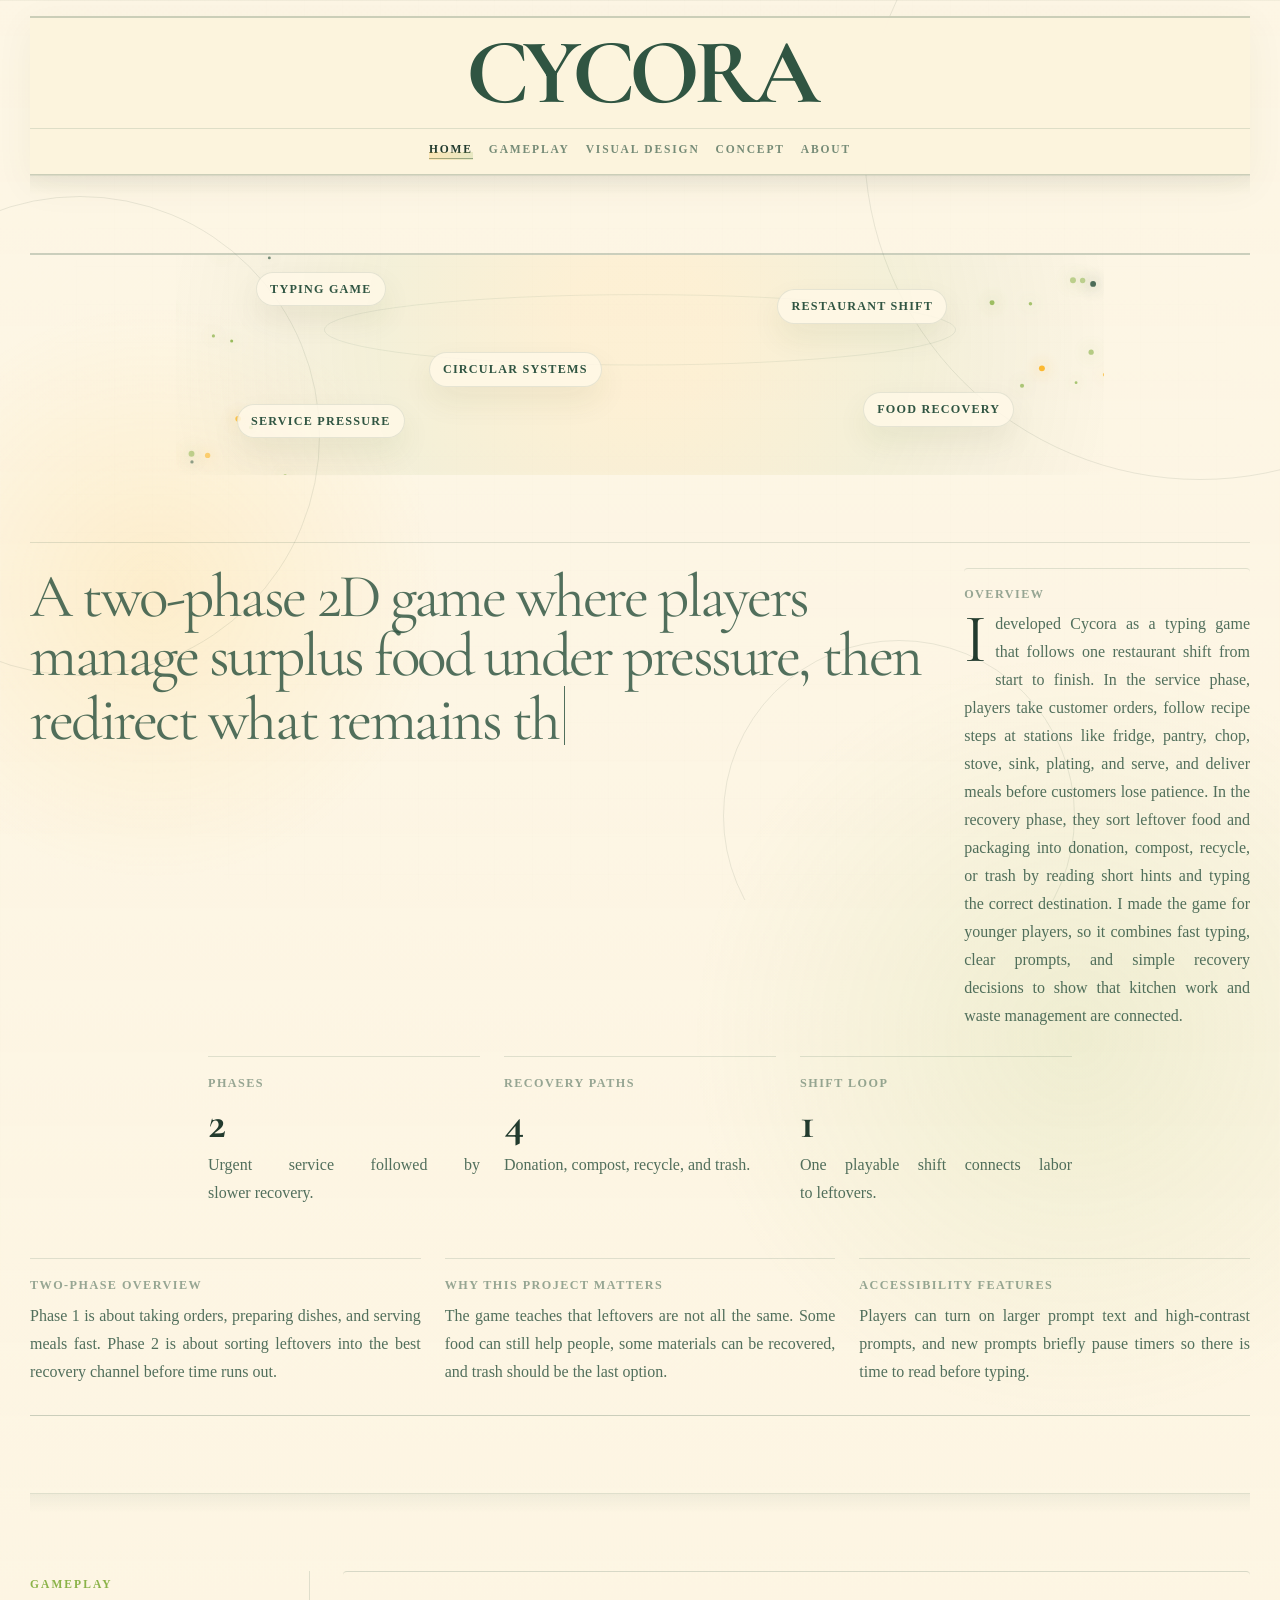
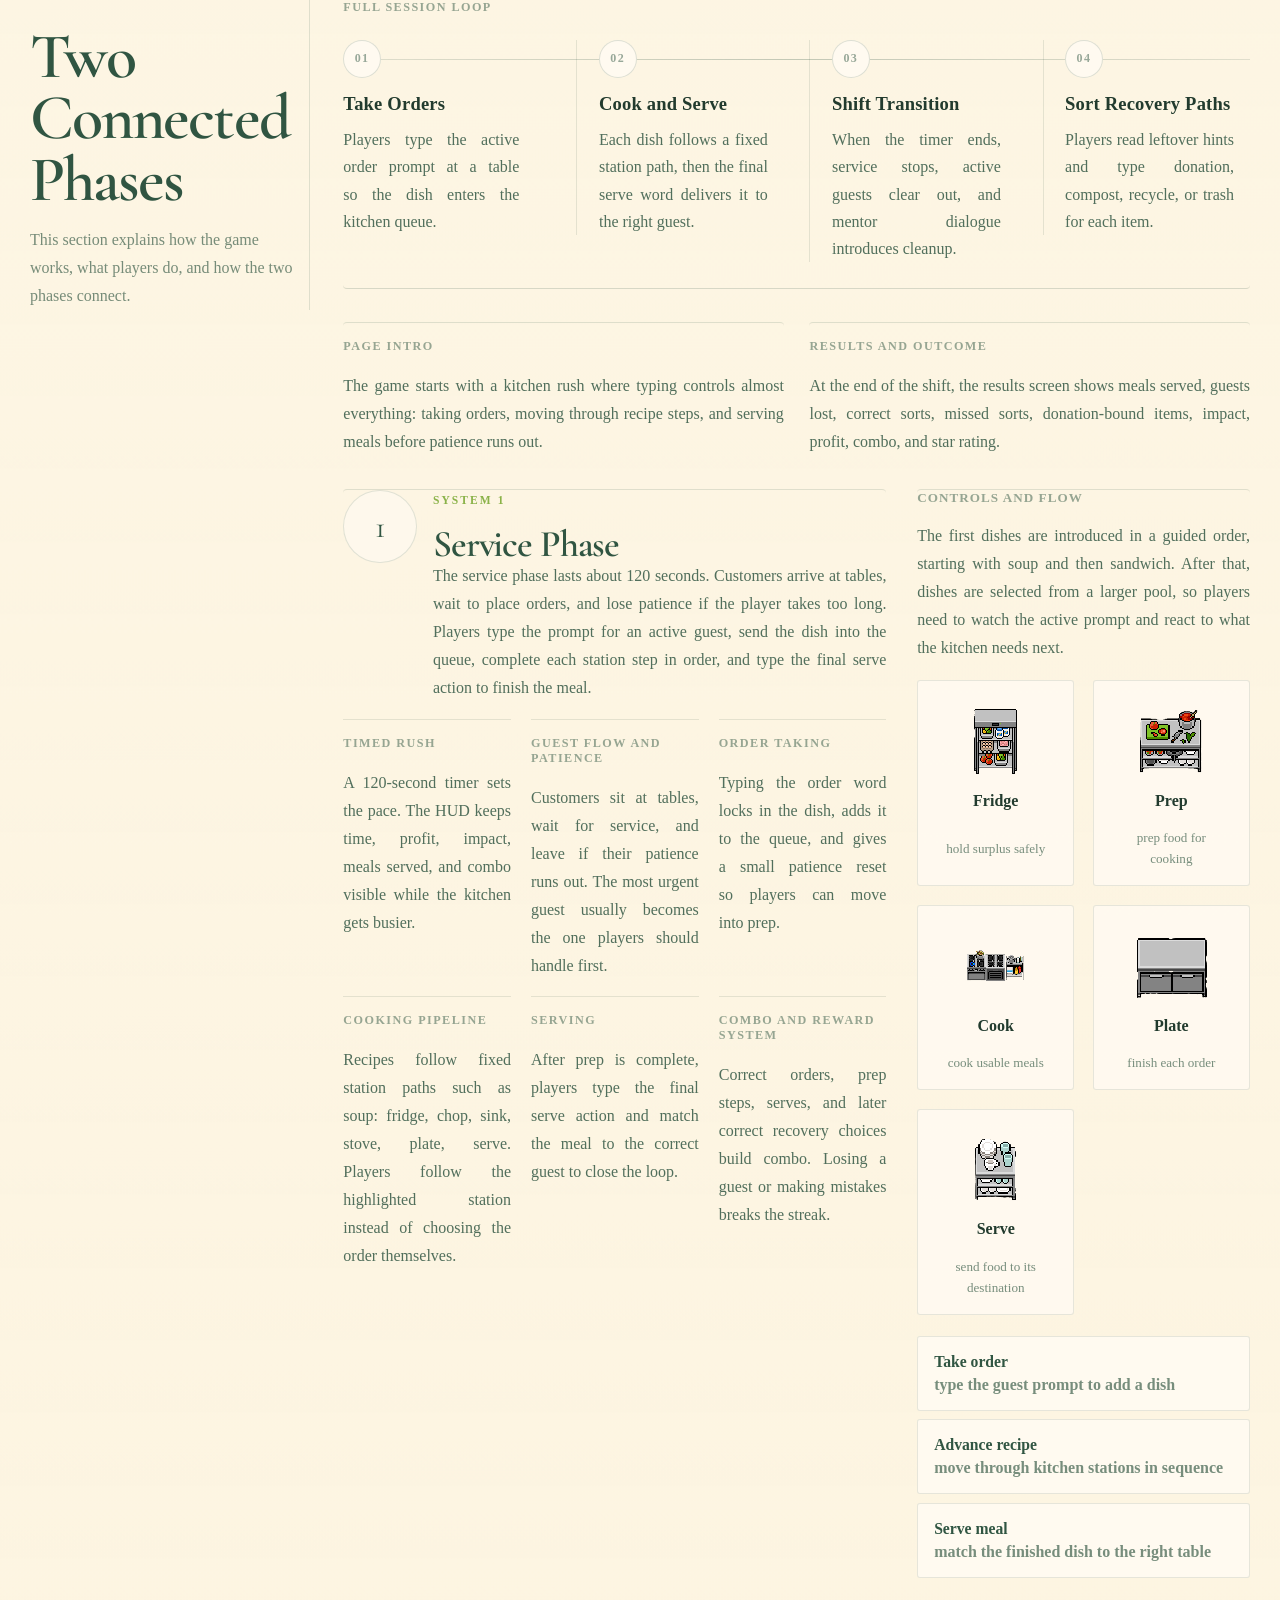
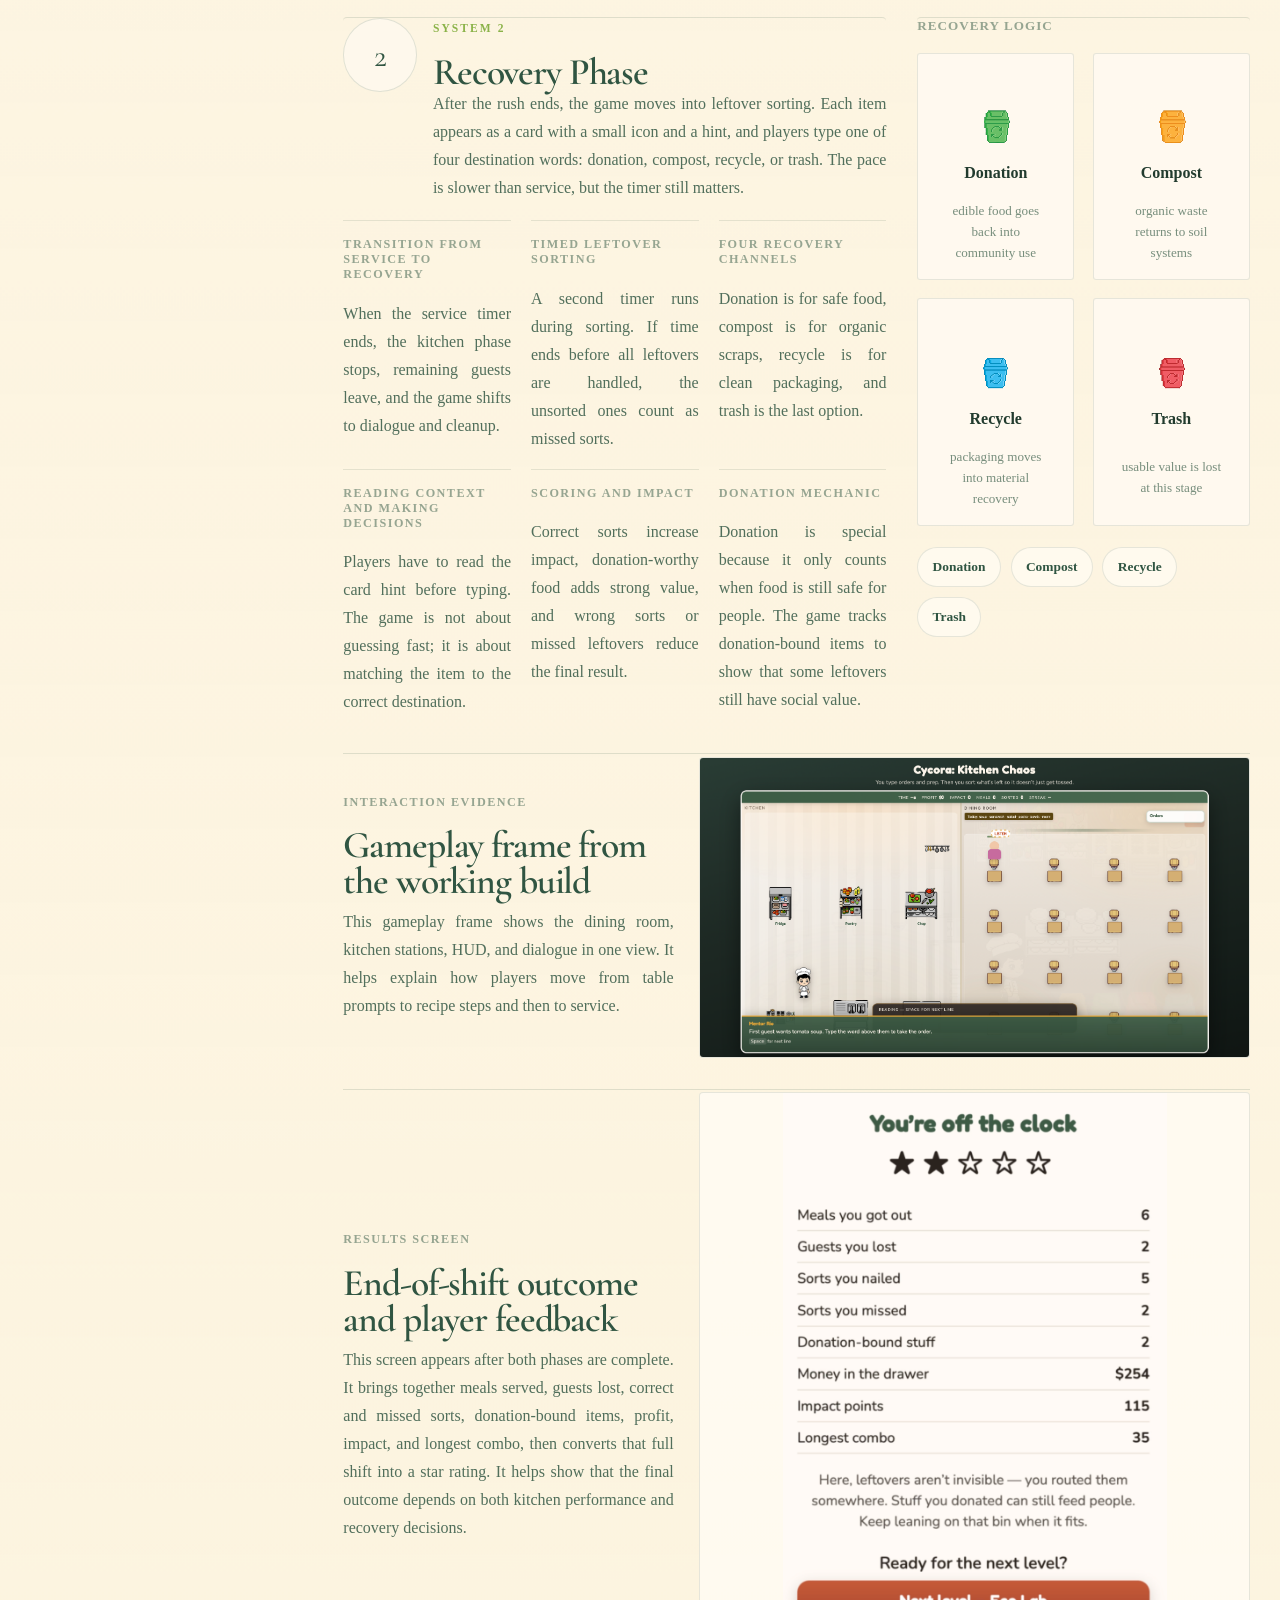
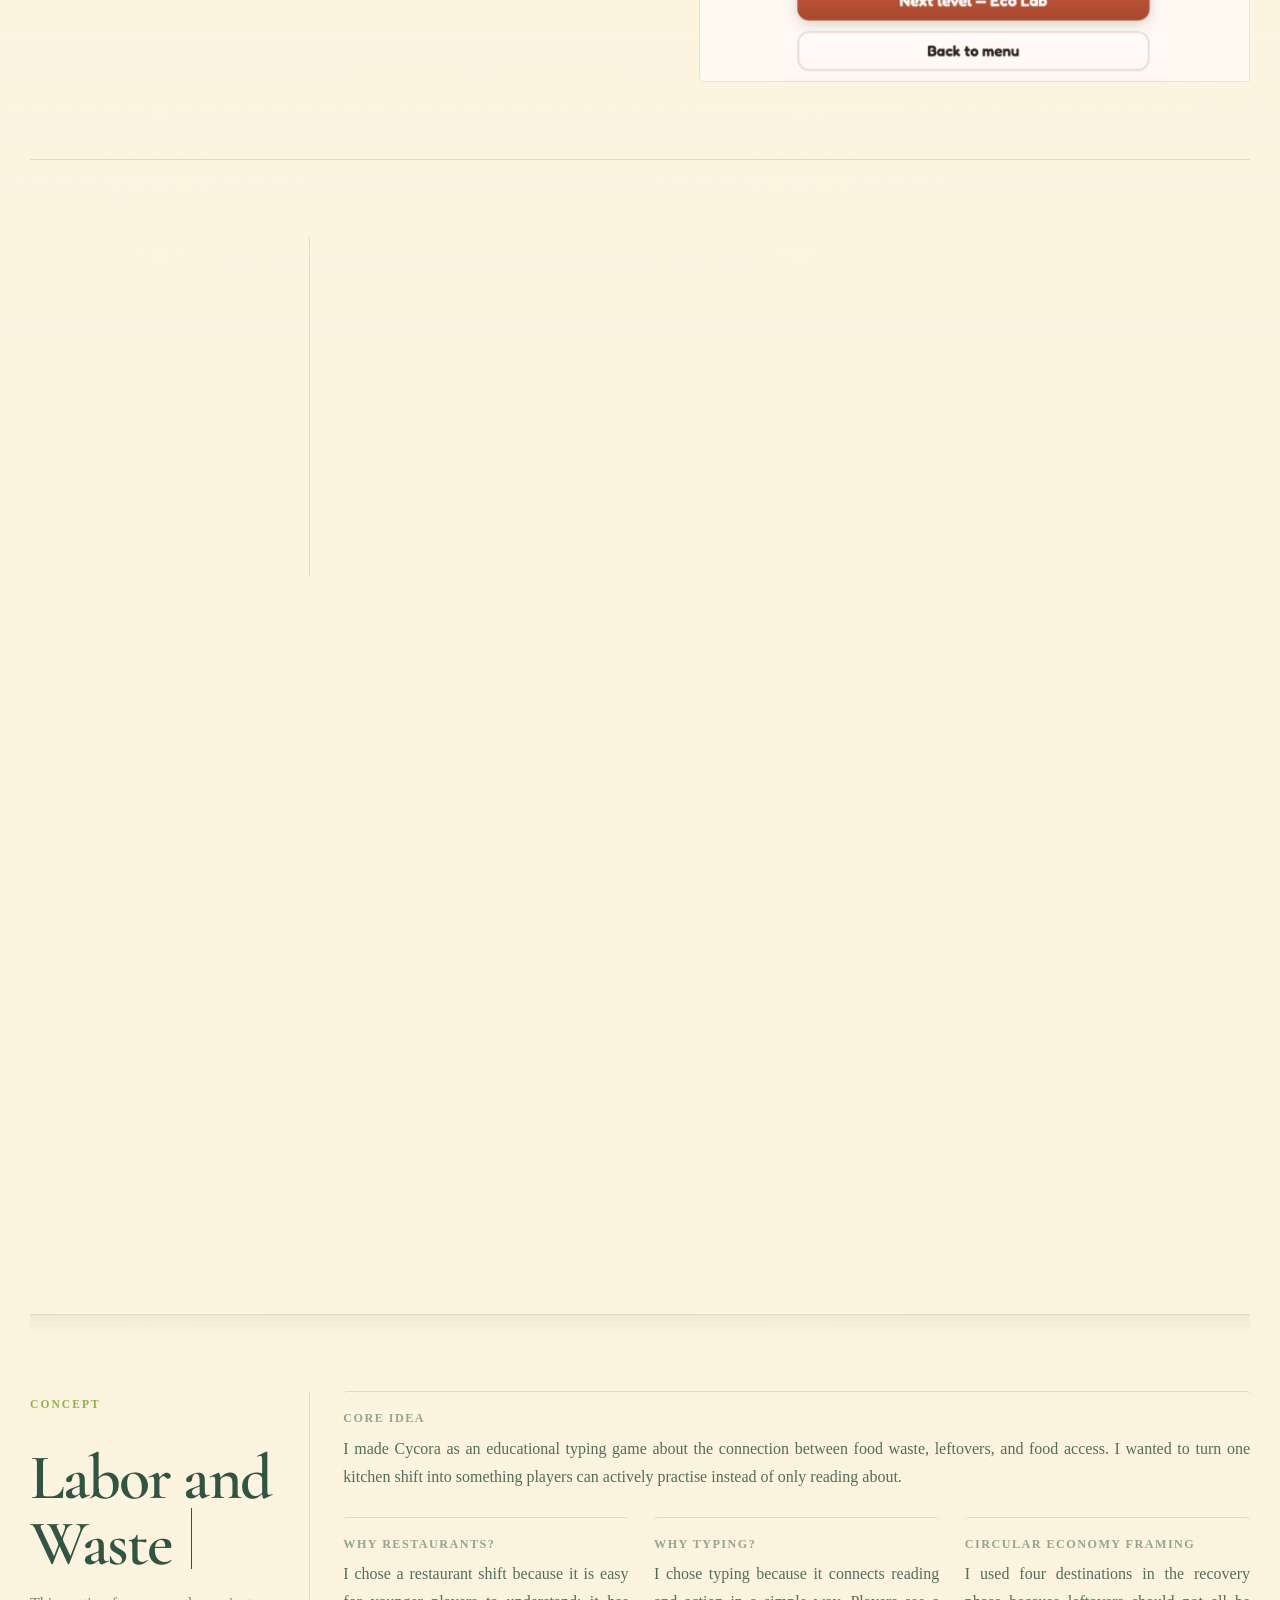
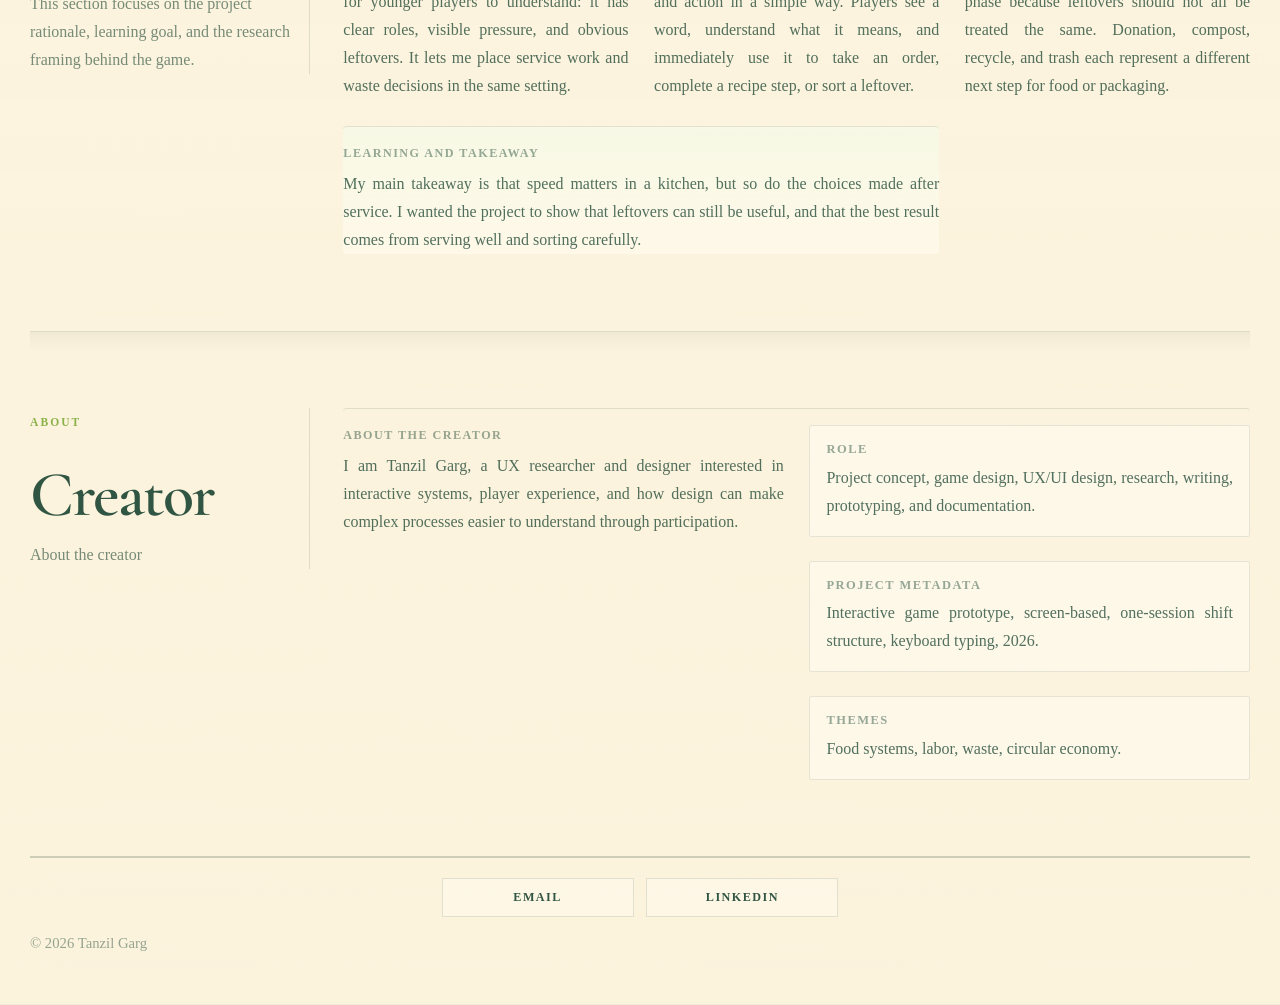
==== commit d81a3baa: "Update index.html" ====
--- a/Project Documentation Website/index.html
+++ b/Project Documentation Website/index.html
@@ -519,7 +519,7 @@
               </div>
               <div class="video-frame">
                 <video controls autoplay muted loop playsinline preload="metadata">
-                  <source src="Gameplay video.mov" type="video/quicktime" />
+                  <source src="Gameplay video.mp4" type="video/quicktime" />
                   Your browser does not support the gameplay video preview.
                 </video>
               </div>
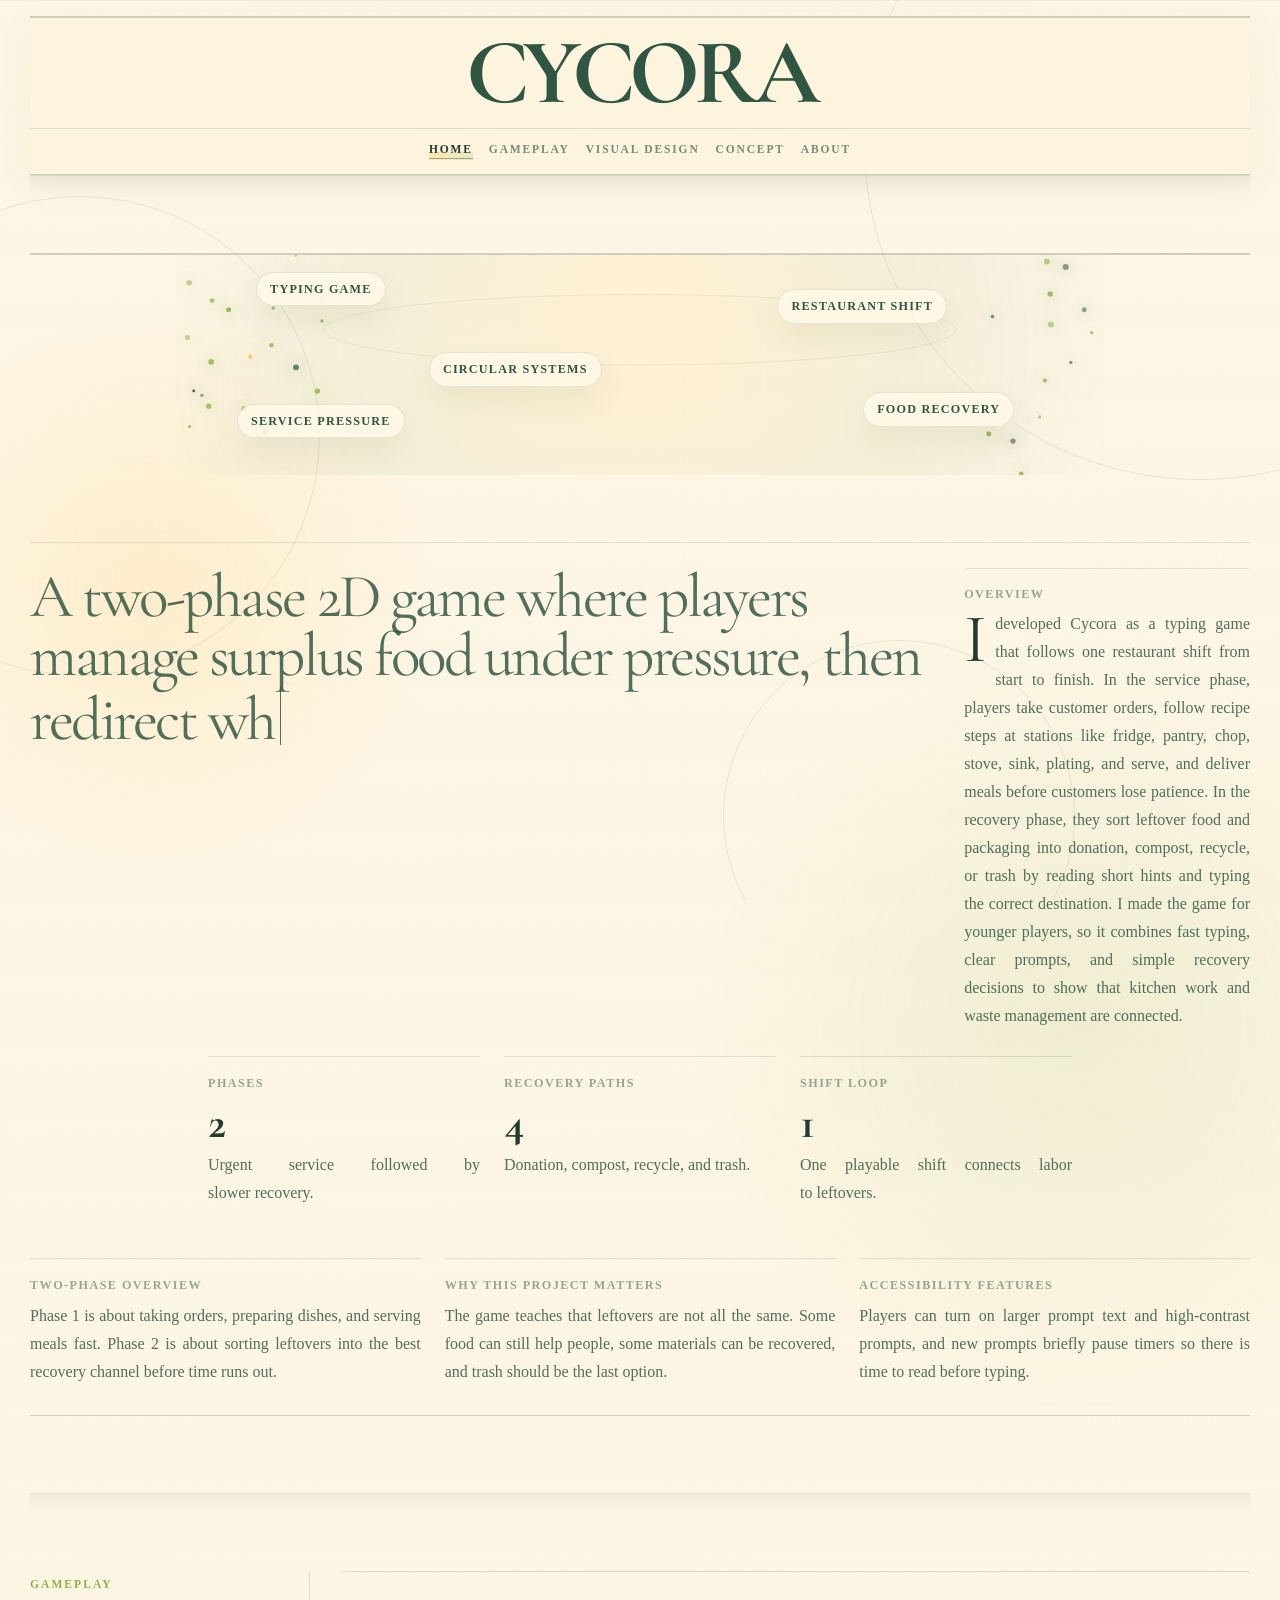
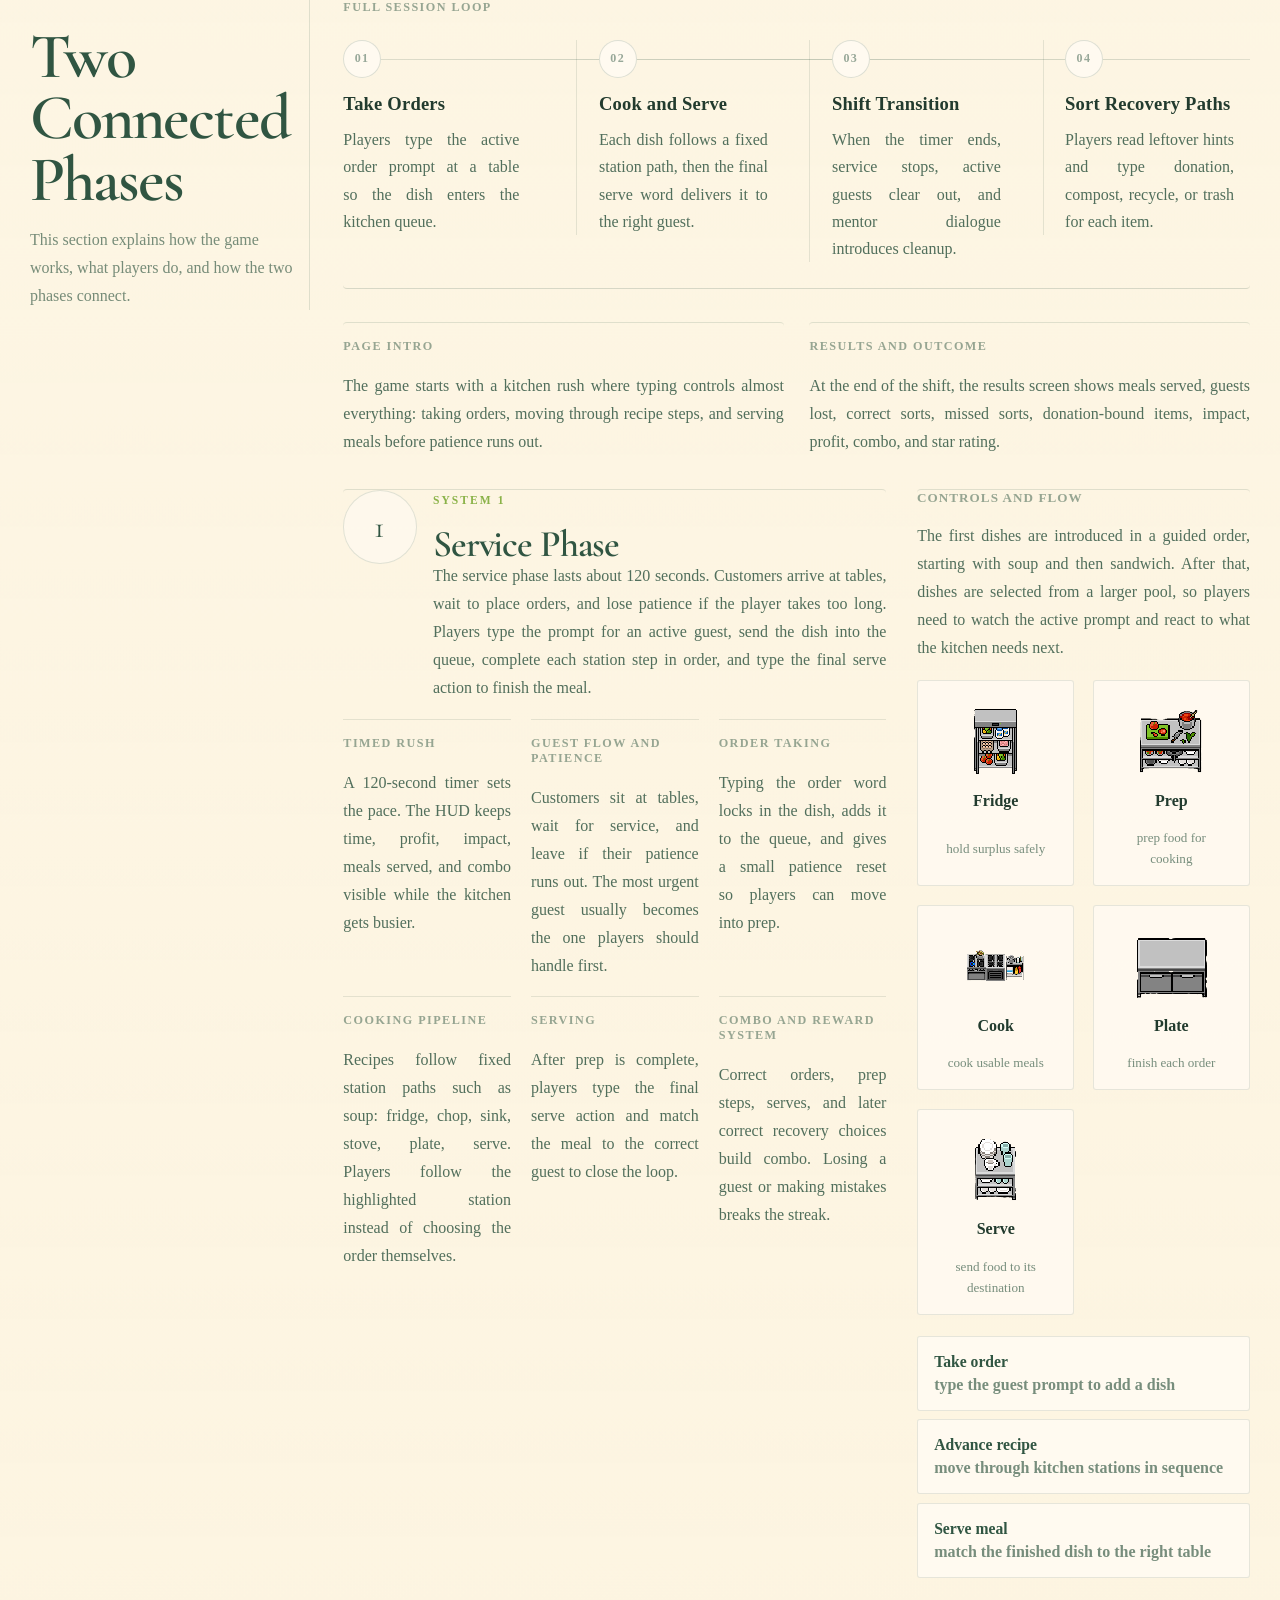
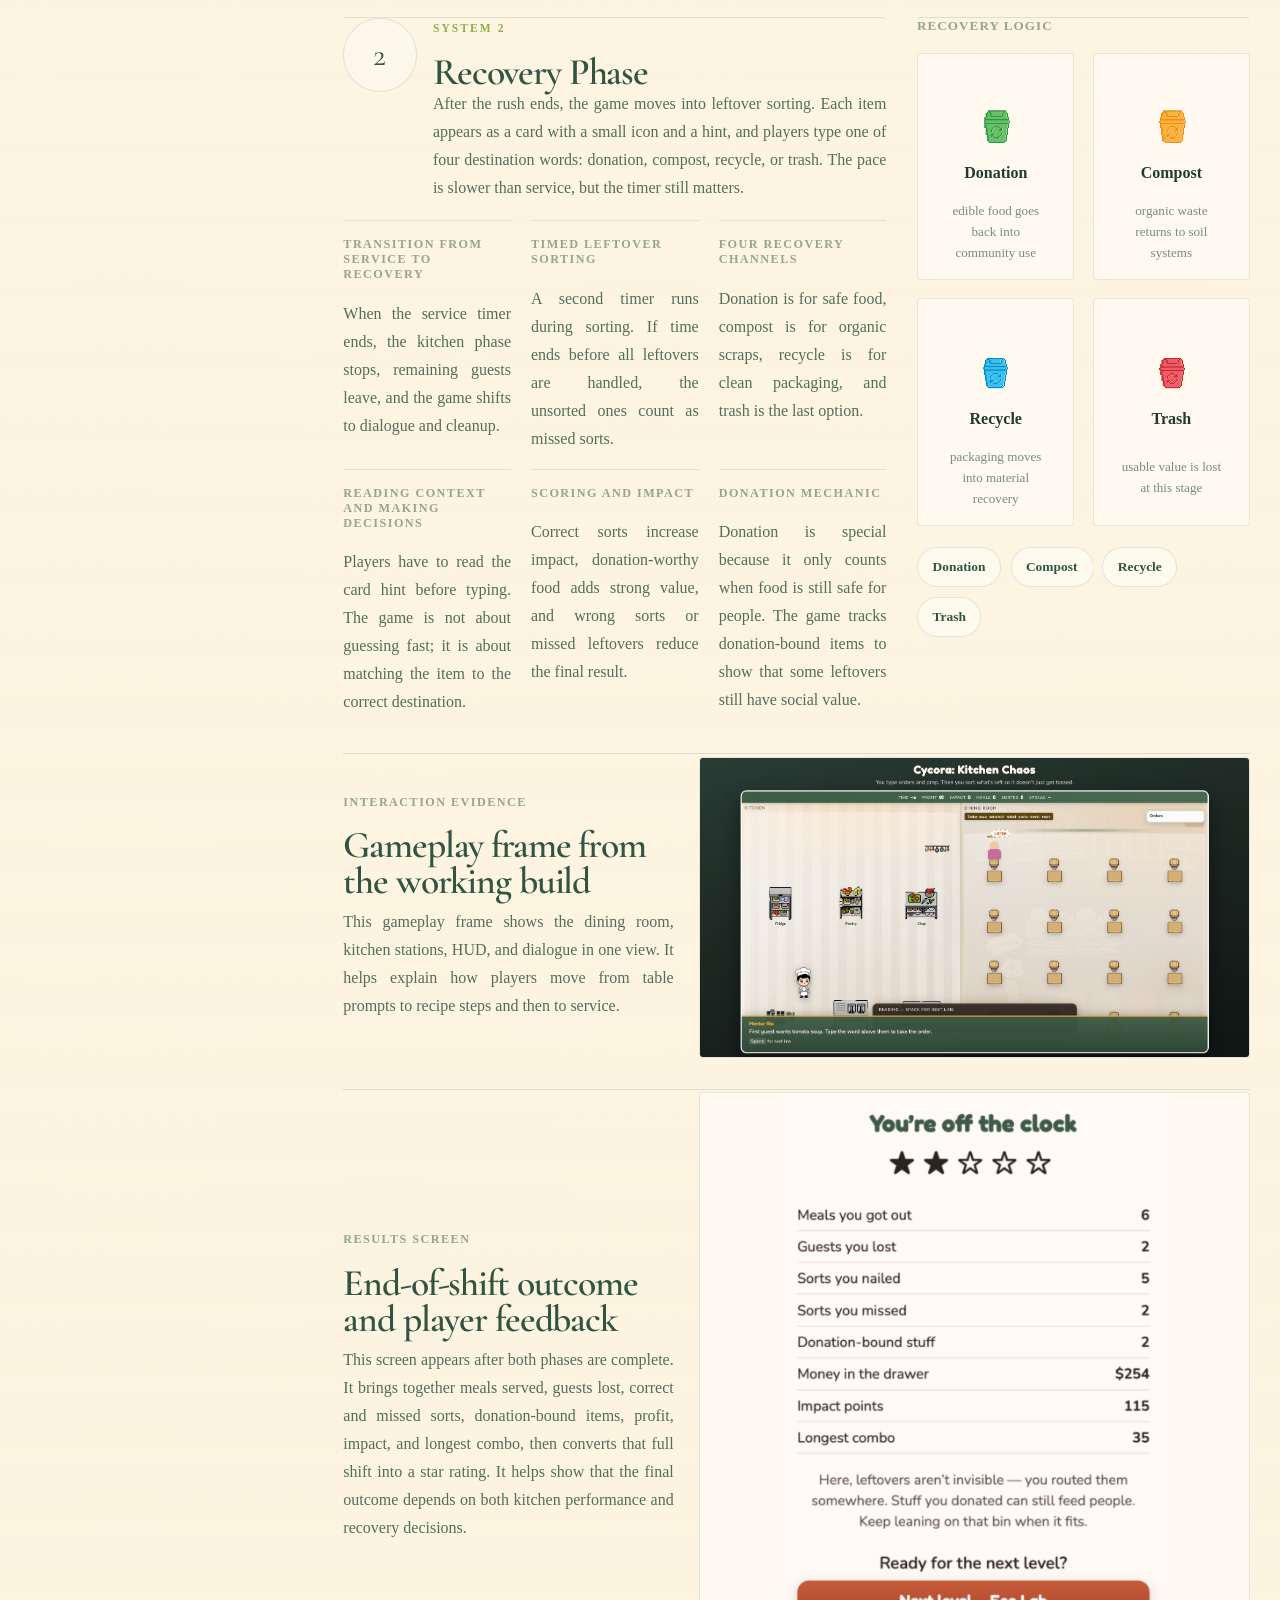
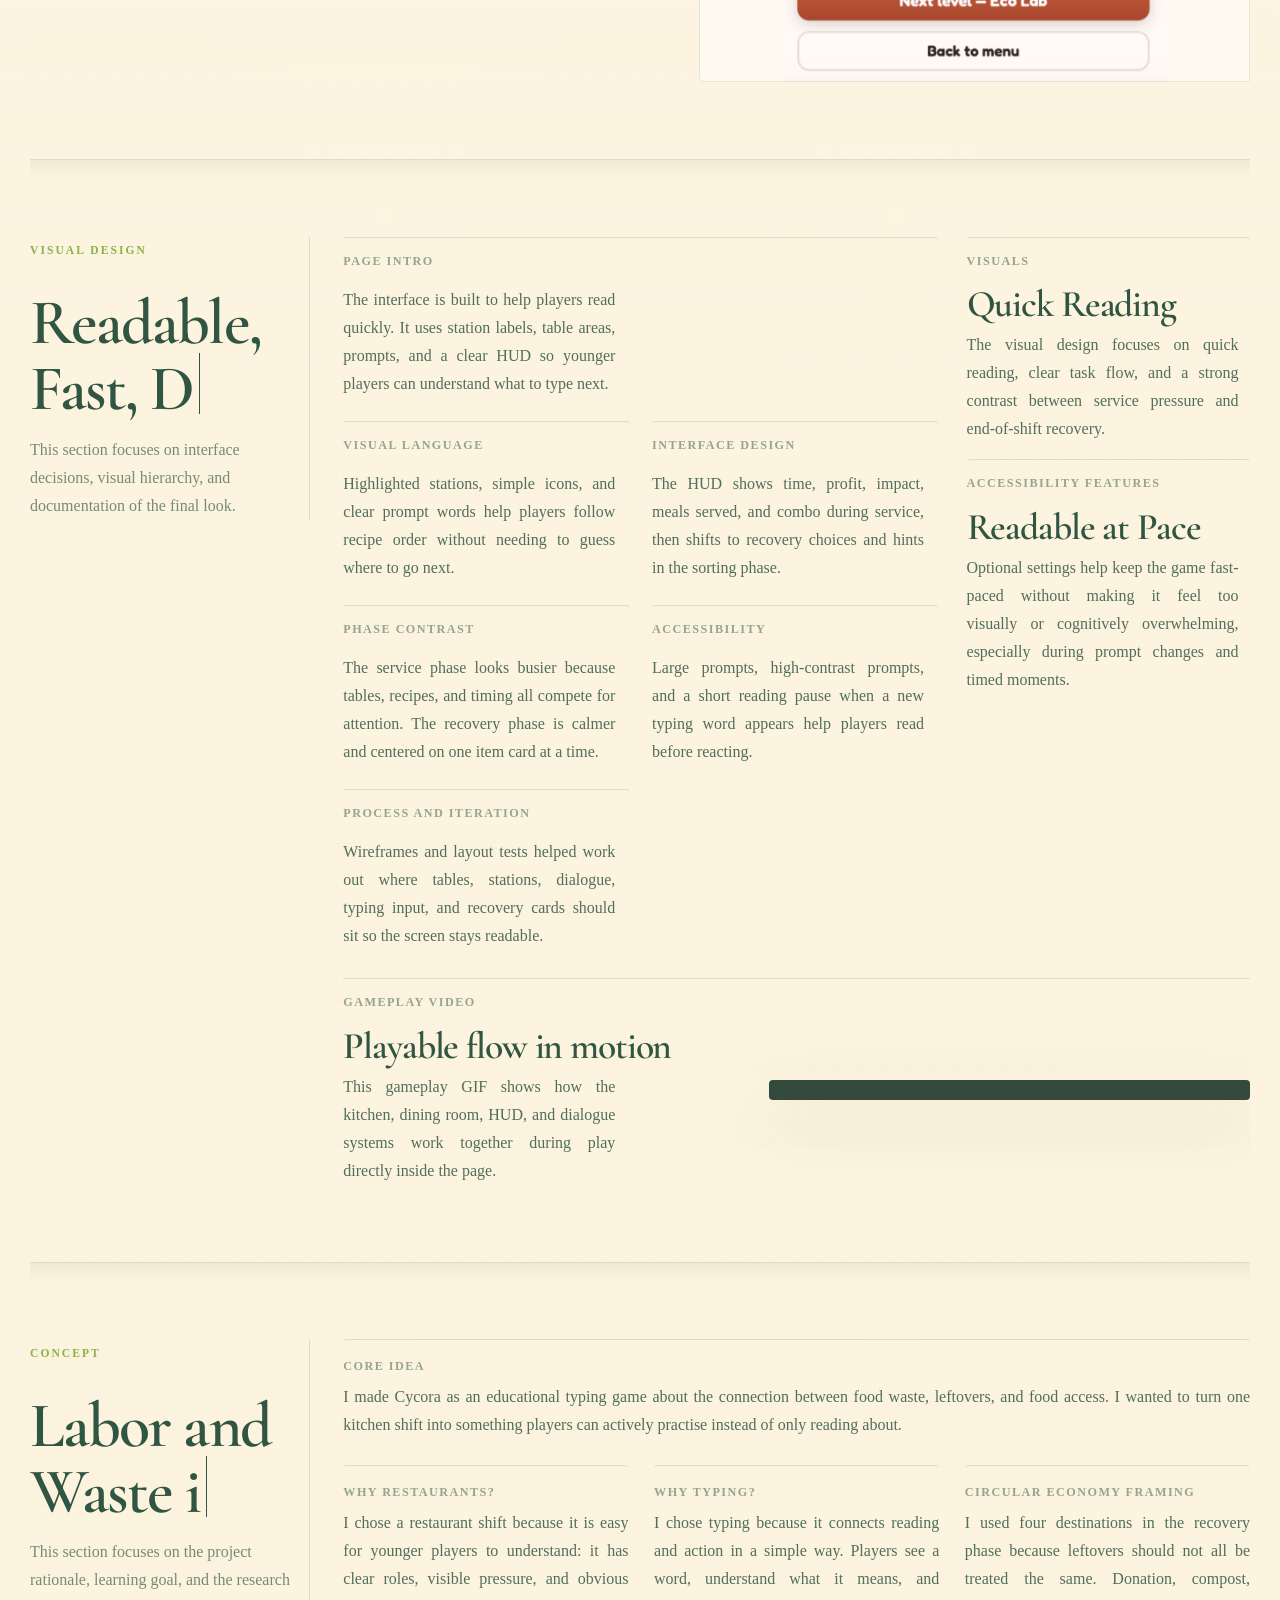
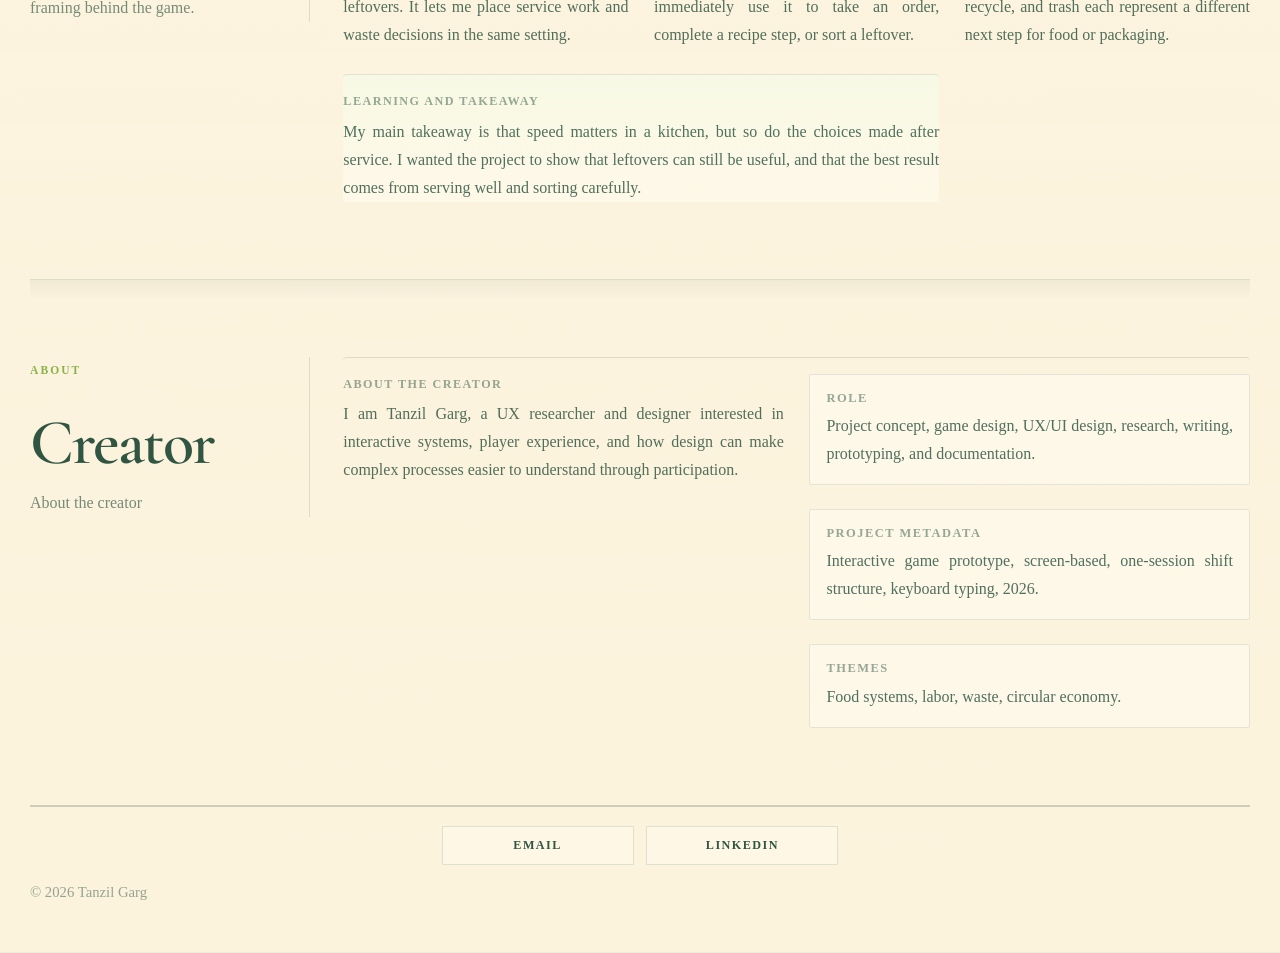
==== commit 92318688: "Update index.html" ====
--- a/Project Documentation Website/index.html
+++ b/Project Documentation Website/index.html
@@ -512,16 +512,16 @@
                 <span class="card-label">Gameplay Video</span>
                 <h3>Playable flow in motion</h3>
                 <p>
-                  This gameplay clip shows how the kitchen, dining room, HUD, and dialogue systems work
-                  together during play. It helps show the pacing of the shift more clearly than still
-                  images alone.
+                  This gameplay GIF shows how the kitchen, dining room, HUD, and dialogue systems work
+                  together during play directly inside the page.
                 </p>
               </div>
               <div class="video-frame">
-                <video controls autoplay muted loop playsinline preload="metadata">
-                  <source src="Gameplay video.mp4" type="video/quicktime" />
-                  Your browser does not support the gameplay video preview.
-                </video>
+                <img
+                  src="Gameplay Video.gif"
+                  alt="Animated gameplay preview of Cycora showing the kitchen, dining room, and interface."
+                  loading="lazy"
+                />
               </div>
             </article>
       </section>
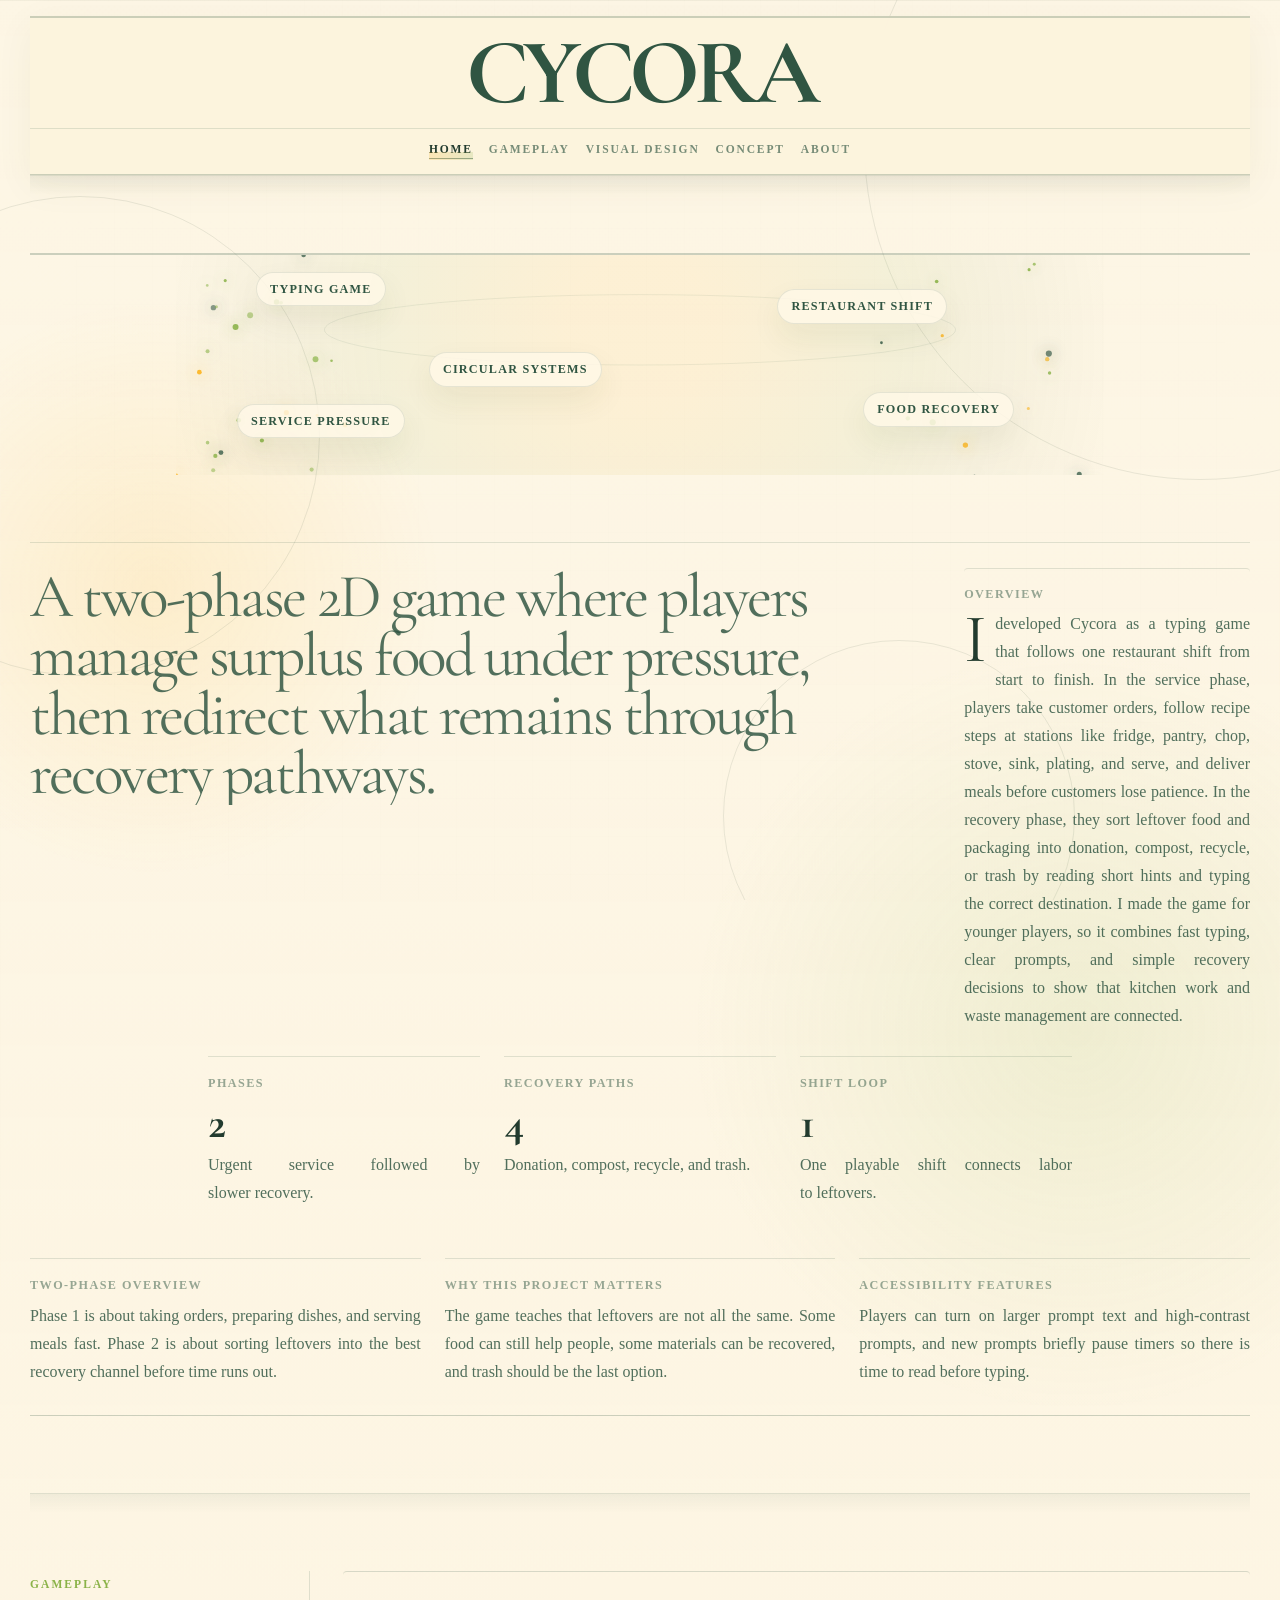
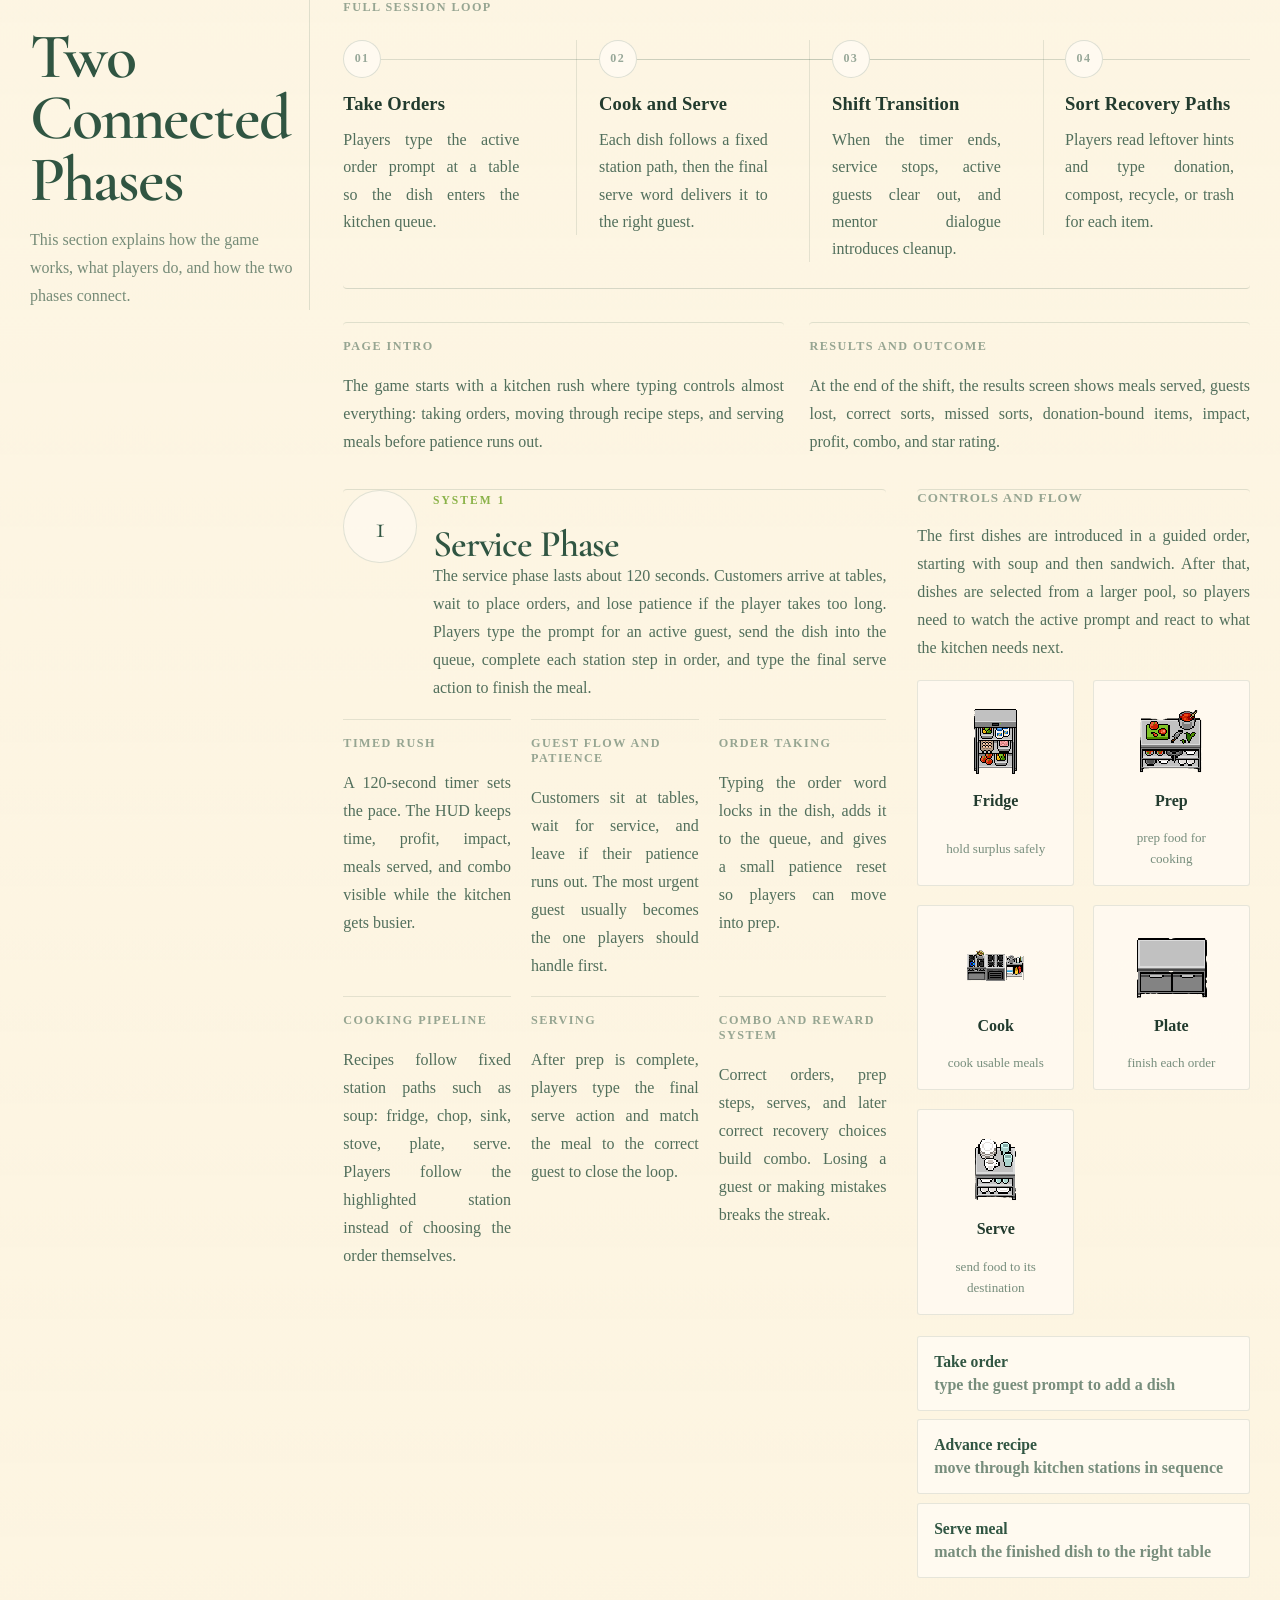
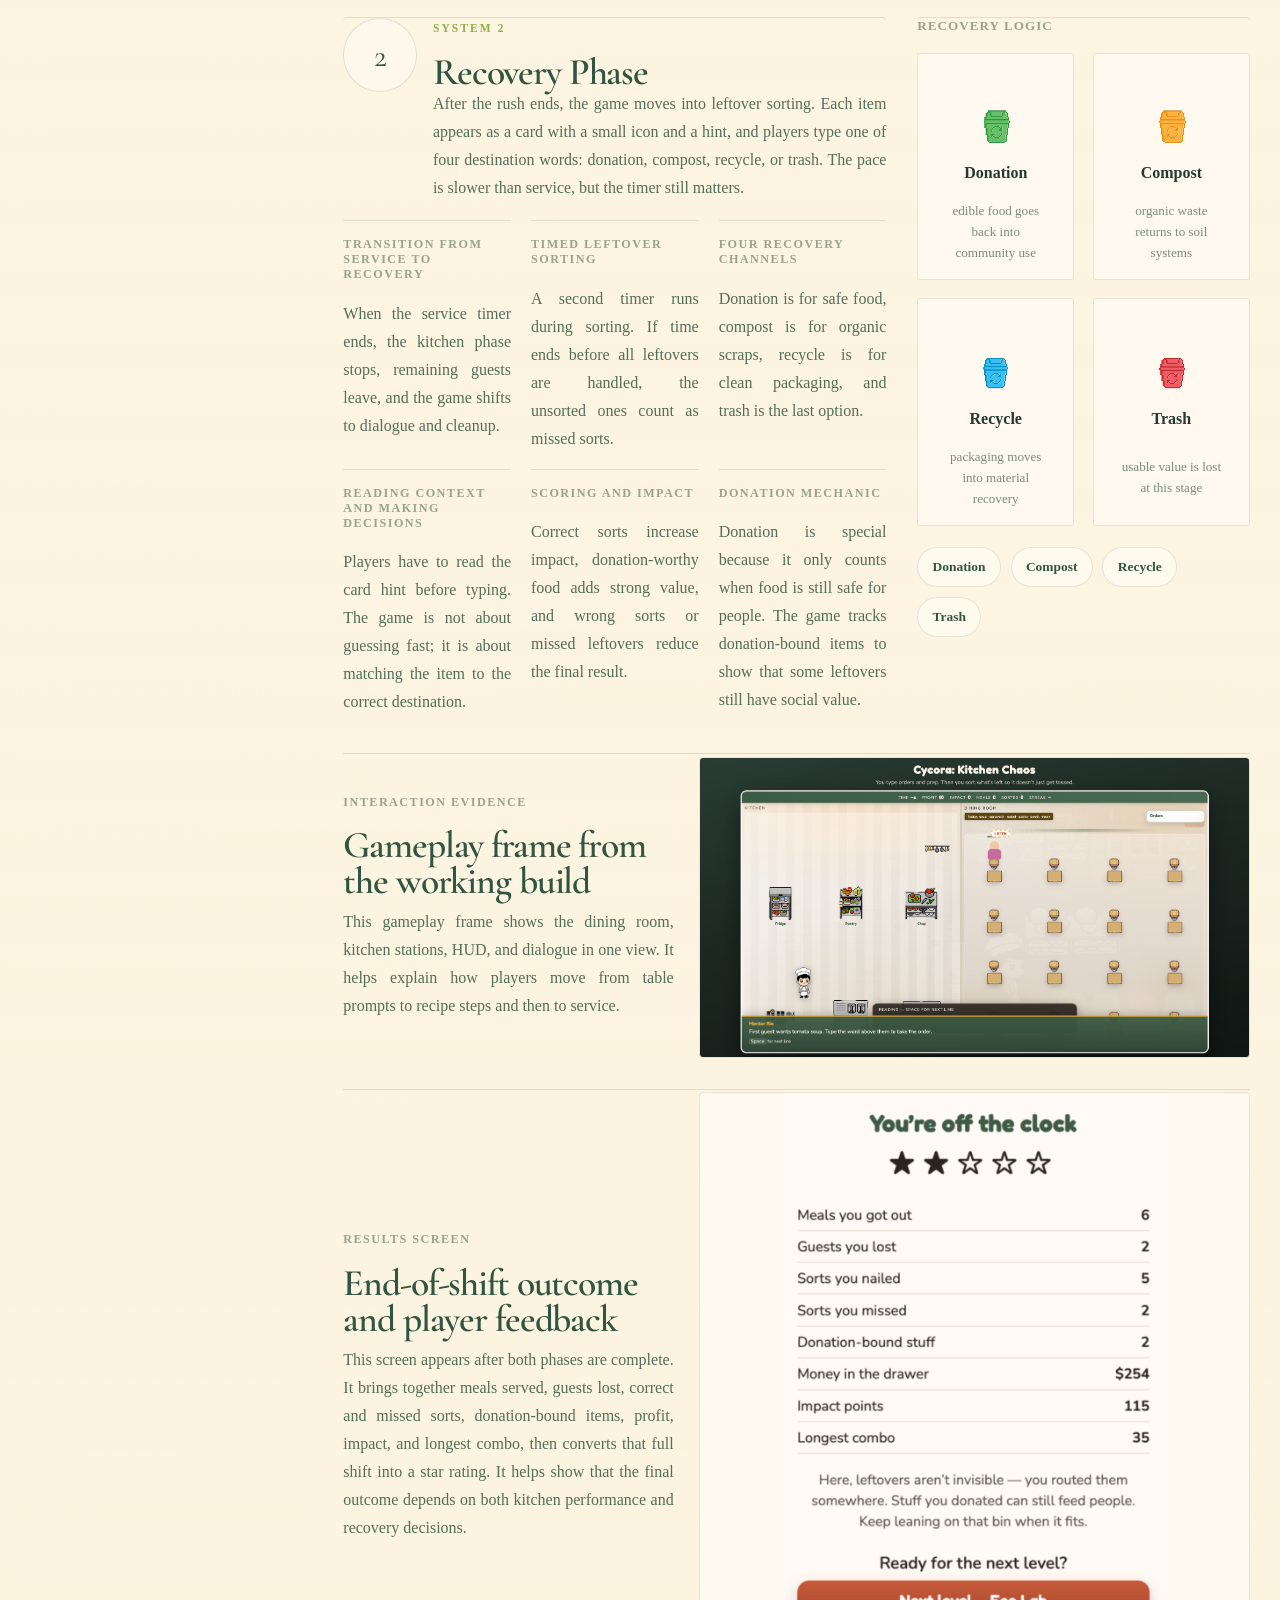
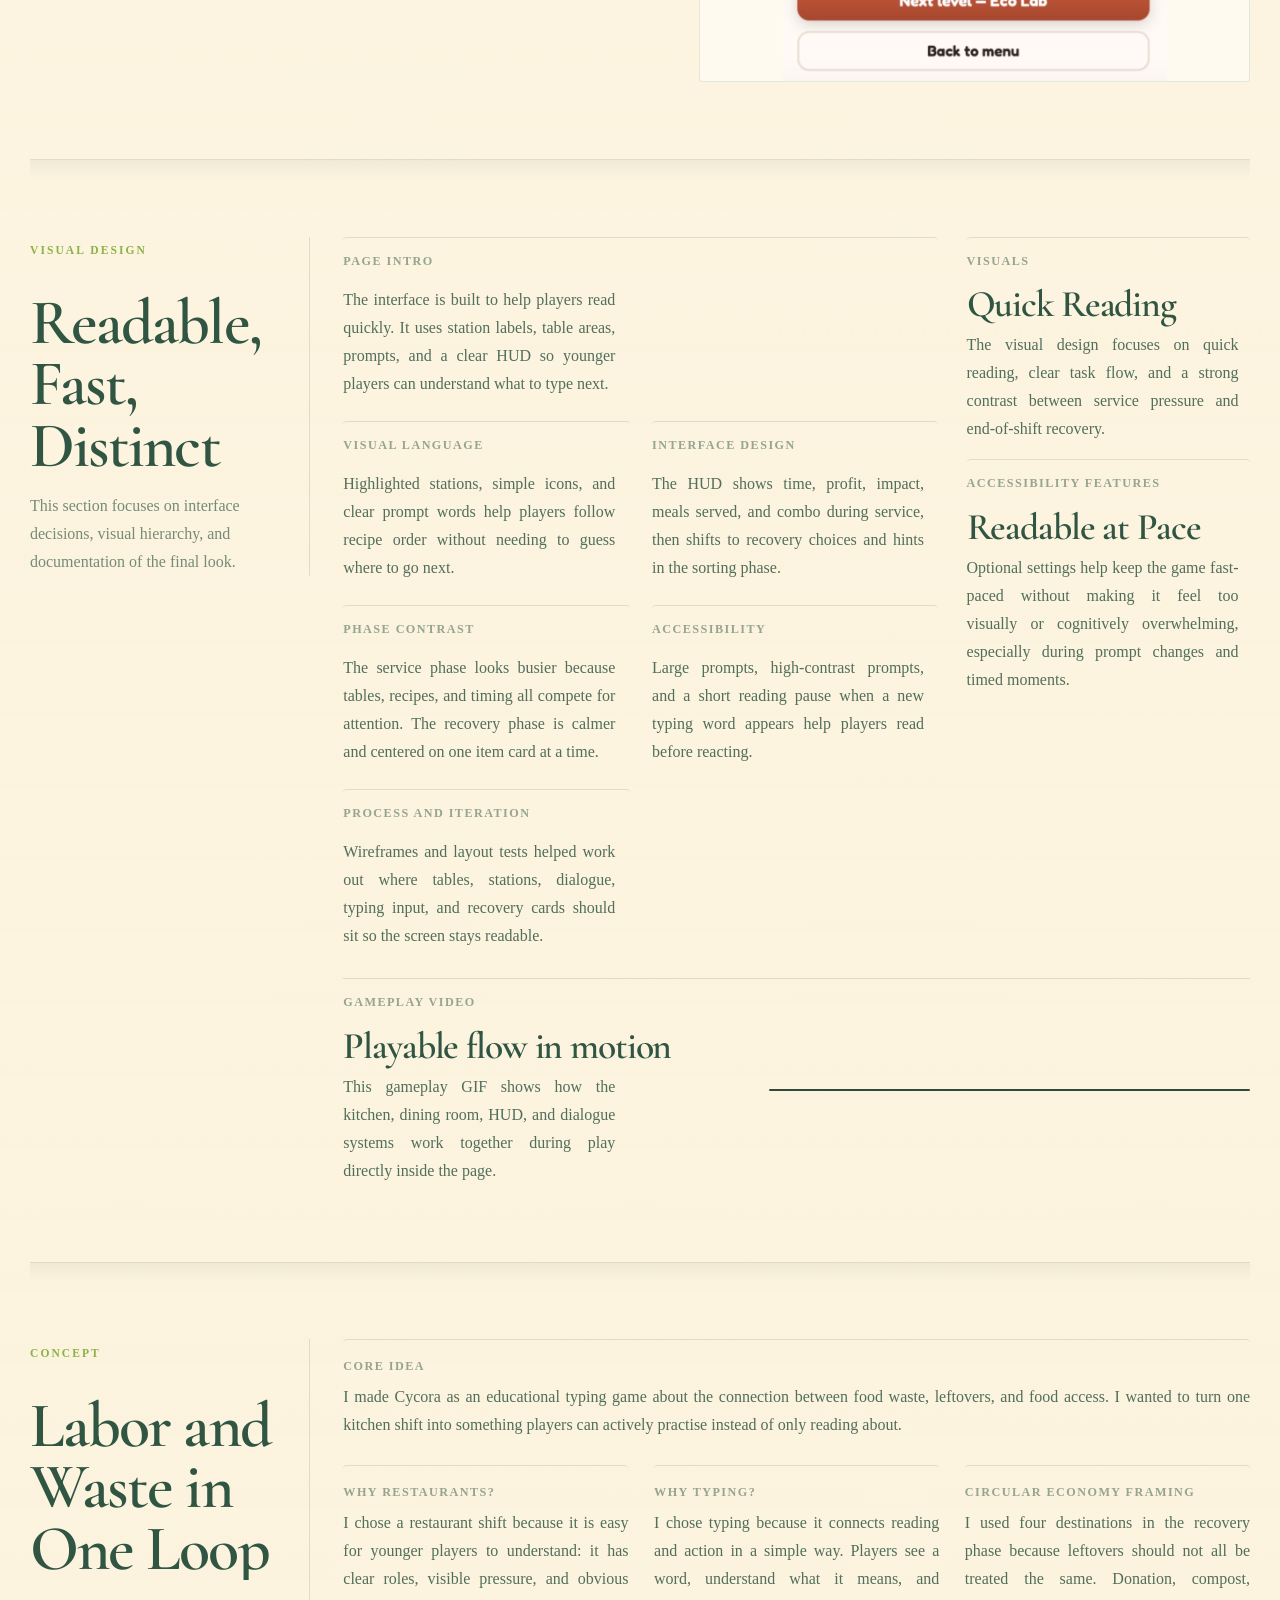
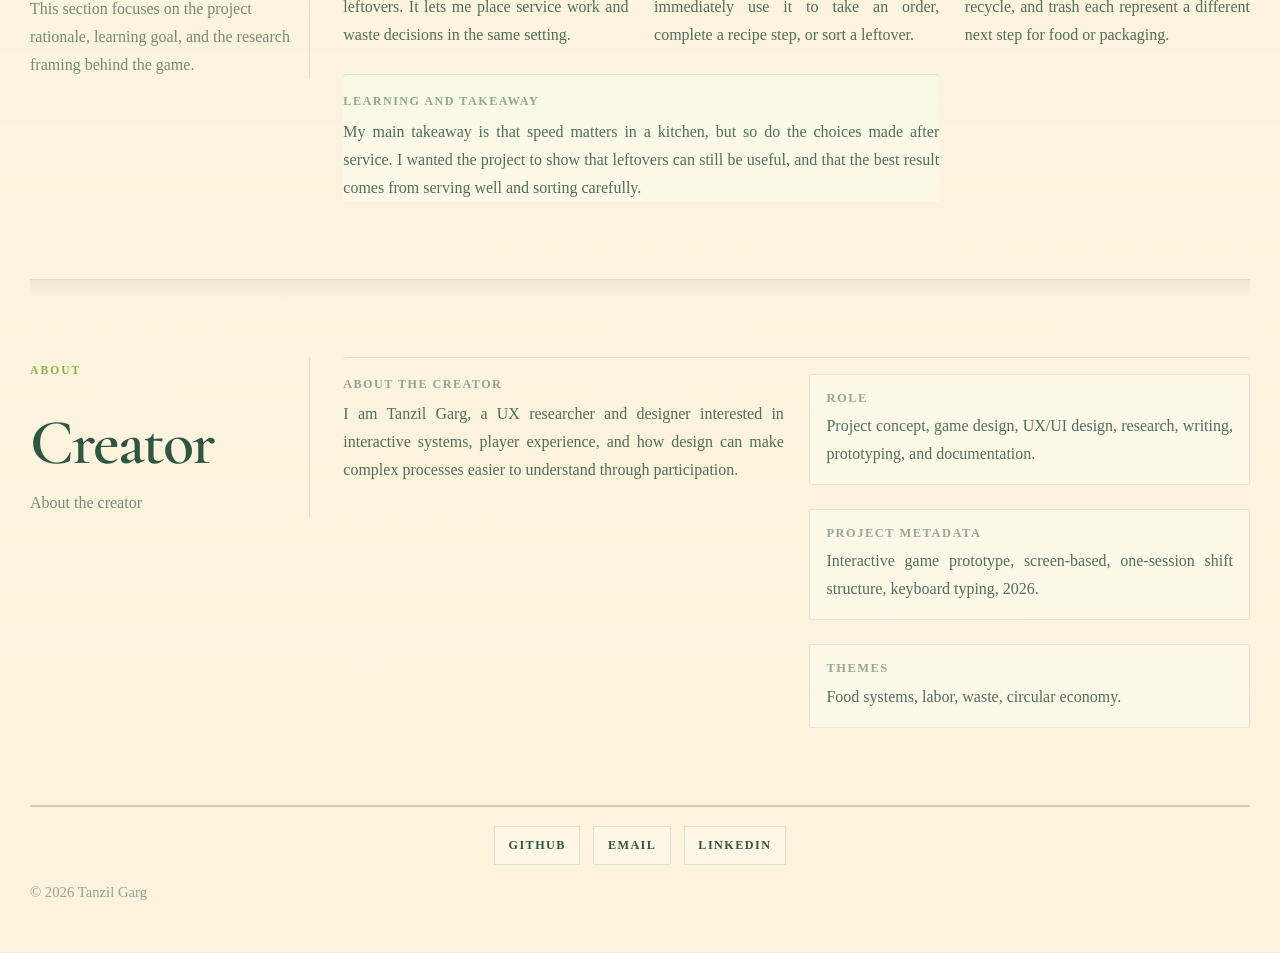
==== commit 15e85cb0: "Add files via upload" ====
--- a/Project Documentation Website/index.html
+++ b/Project Documentation Website/index.html
@@ -631,6 +631,7 @@
       <div class="footer-block">
 
         <nav class="footer-links" aria-label="Footer links">
+          <a href="https://tanzilgargg.github.io/Cycora/Cycora%20V2/index.html">Github</a>
           <a href="mailto:tanzilgarg@gmail.com">Email</a>
           <a href="https://www.linkedin.com/in/tanzilgarg/">LinkedIn</a>
         </nav>
--- a/Project Documentation Website/styles.css
+++ b/Project Documentation Website/styles.css
@@ -1636,6 +1636,20 @@
   object-fit: contain;
 }
 
+.video-frame img {
+  display: block;
+  width: 100%;
+  height: auto;
+}
+
+.video-frame iframe {
+  display: block;
+  width: 100%;
+  aspect-ratio: 16 / 9;
+  min-height: 20rem;
+  border: 0;
+}
+
 .gallery-section {
   width: min(calc(100% - (var(--page-gutter) * 2)), 1320px);
 }
@@ -2010,10 +2024,11 @@
 }
 
 .footer-links {
-  display: grid;
-  grid-template-columns: repeat(2, minmax(10rem, 12rem));
+  display: flex;
+  flex-wrap: wrap;
   gap: 0.8rem;
   justify-content: center;
+  align-items: center;
   margin-inline: auto;
 }
 
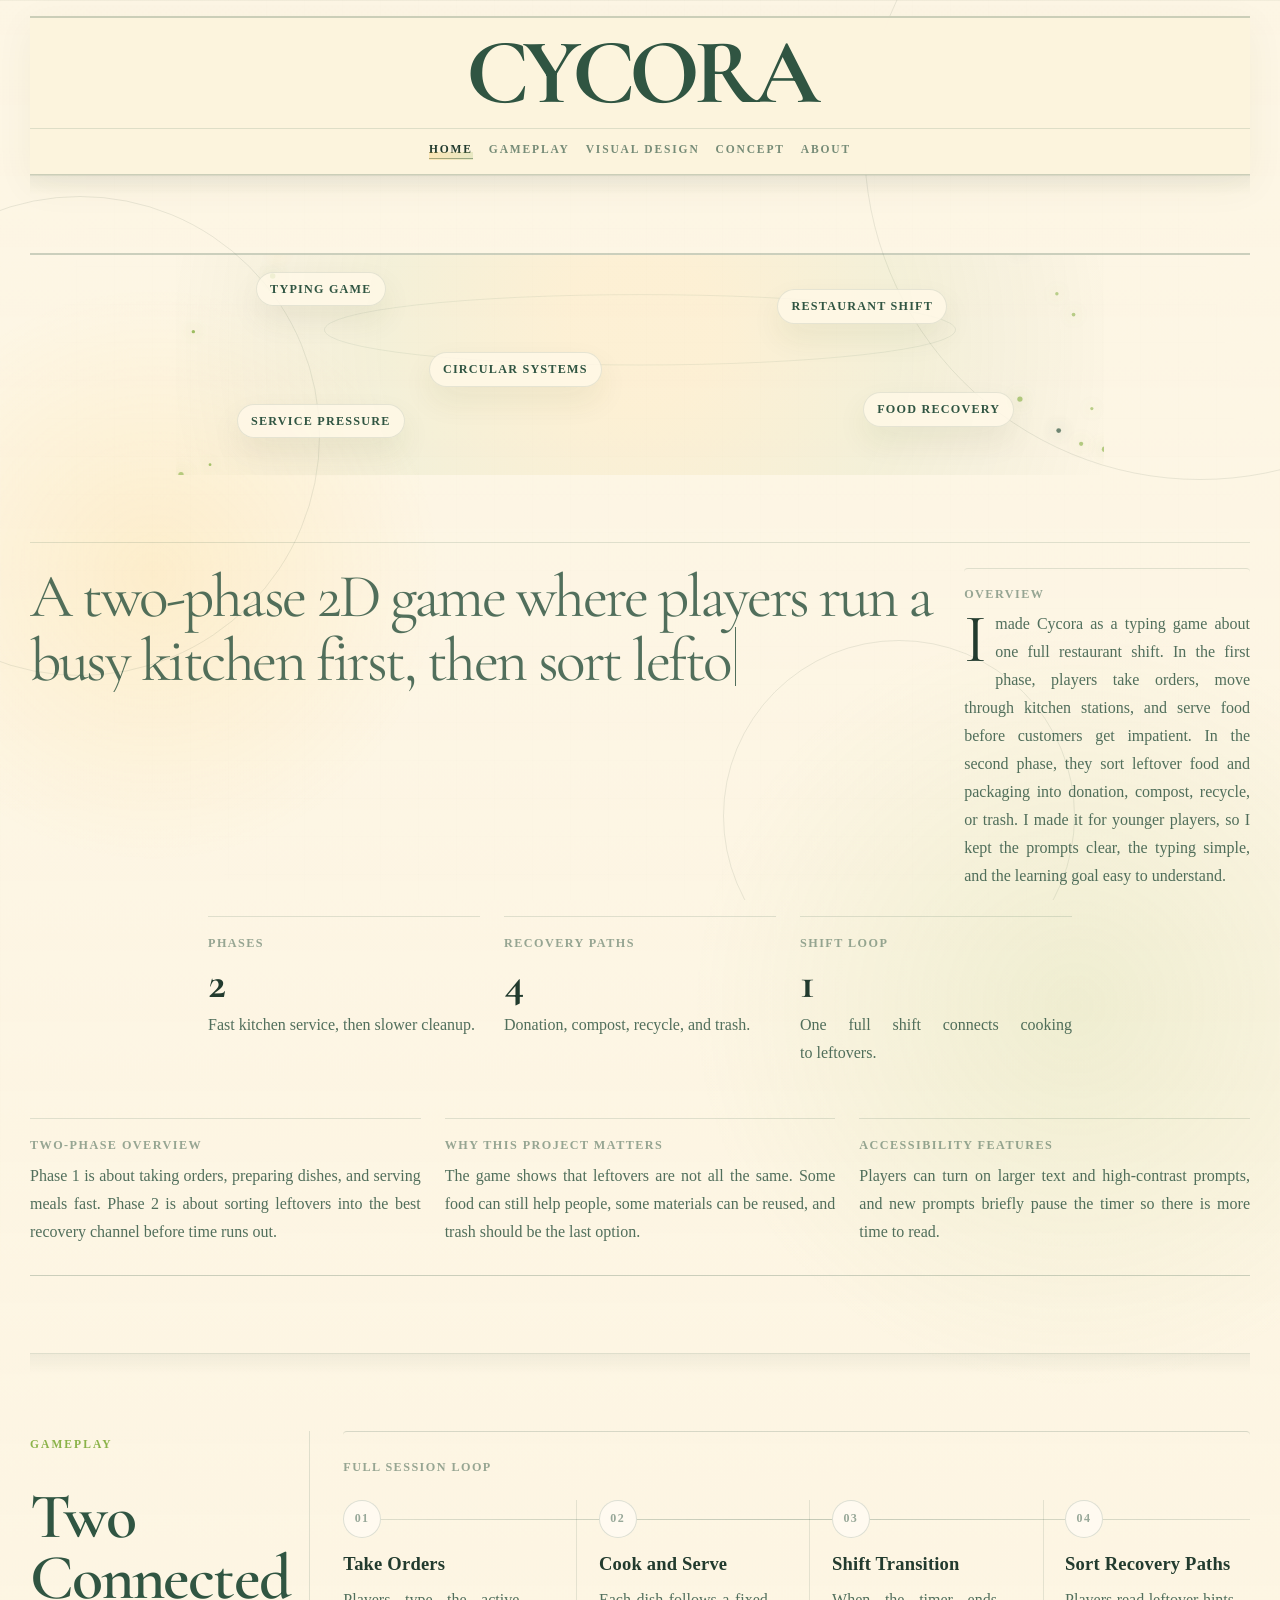
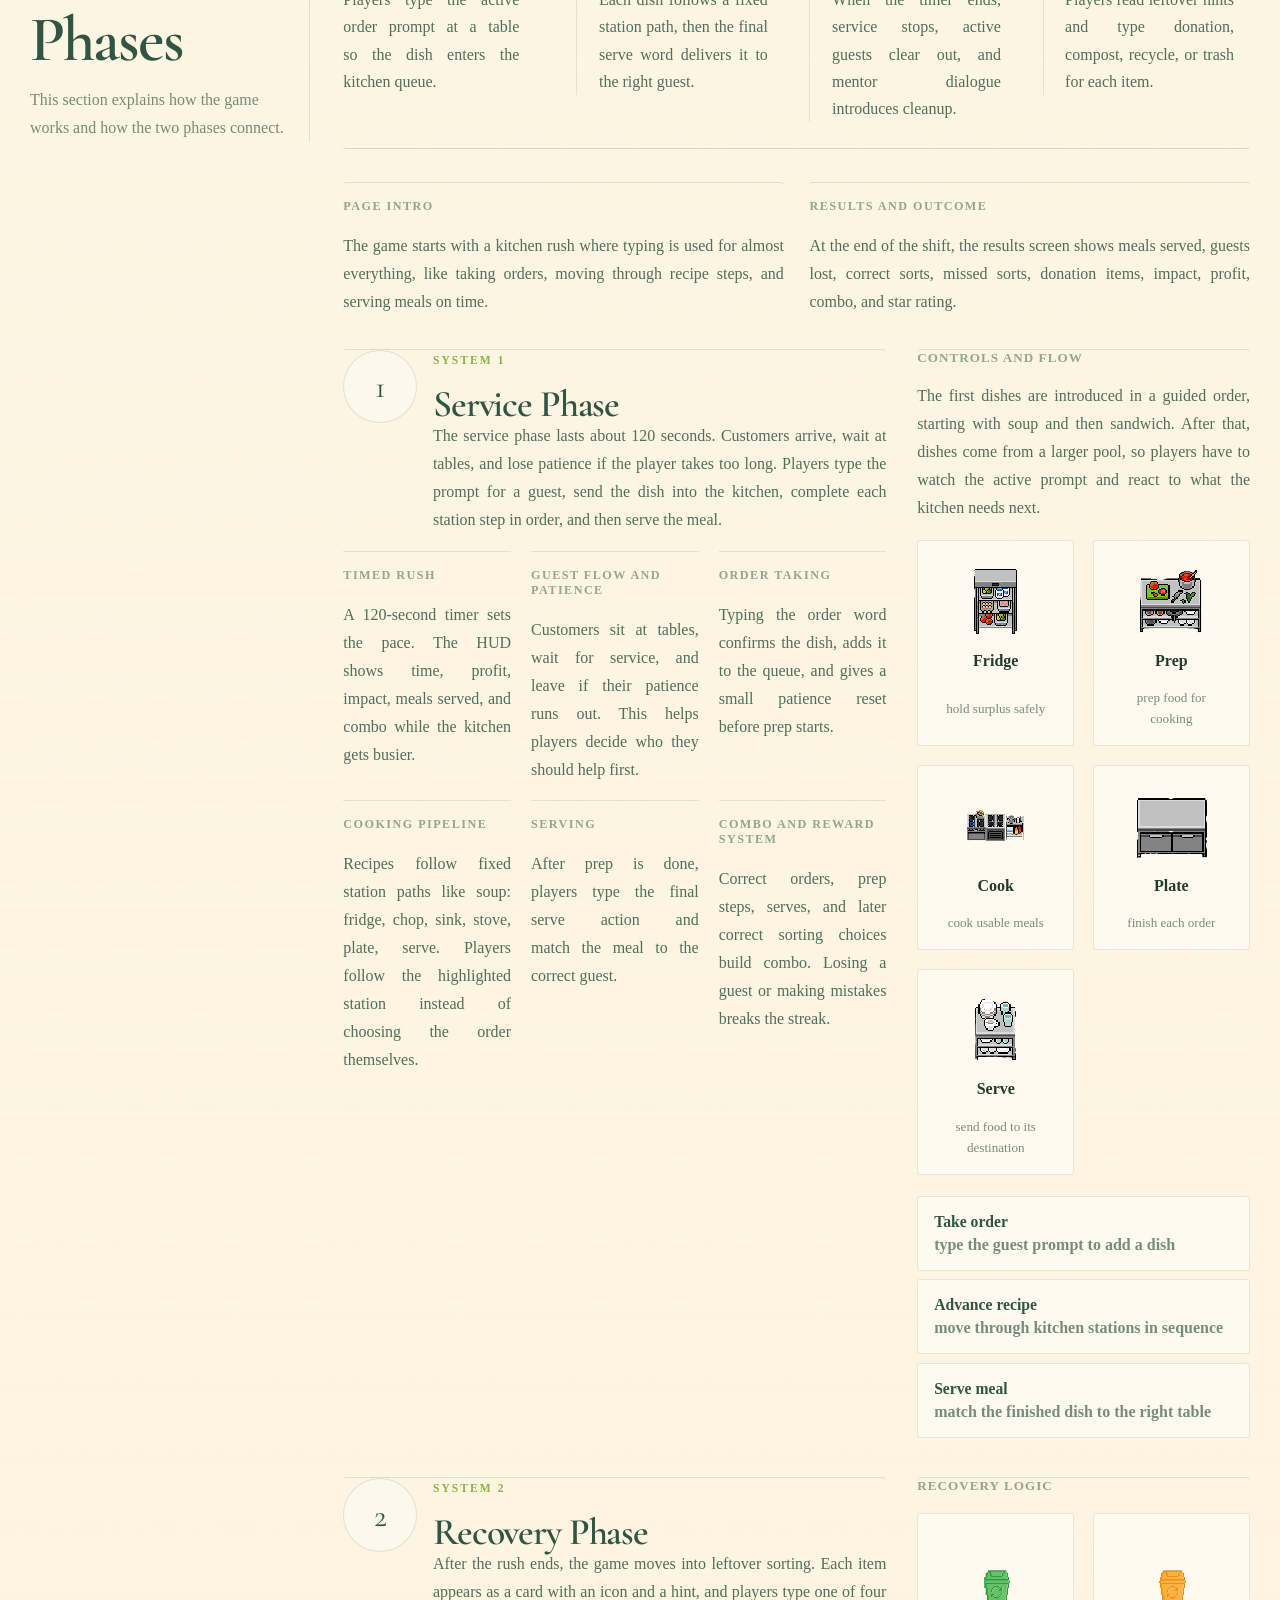
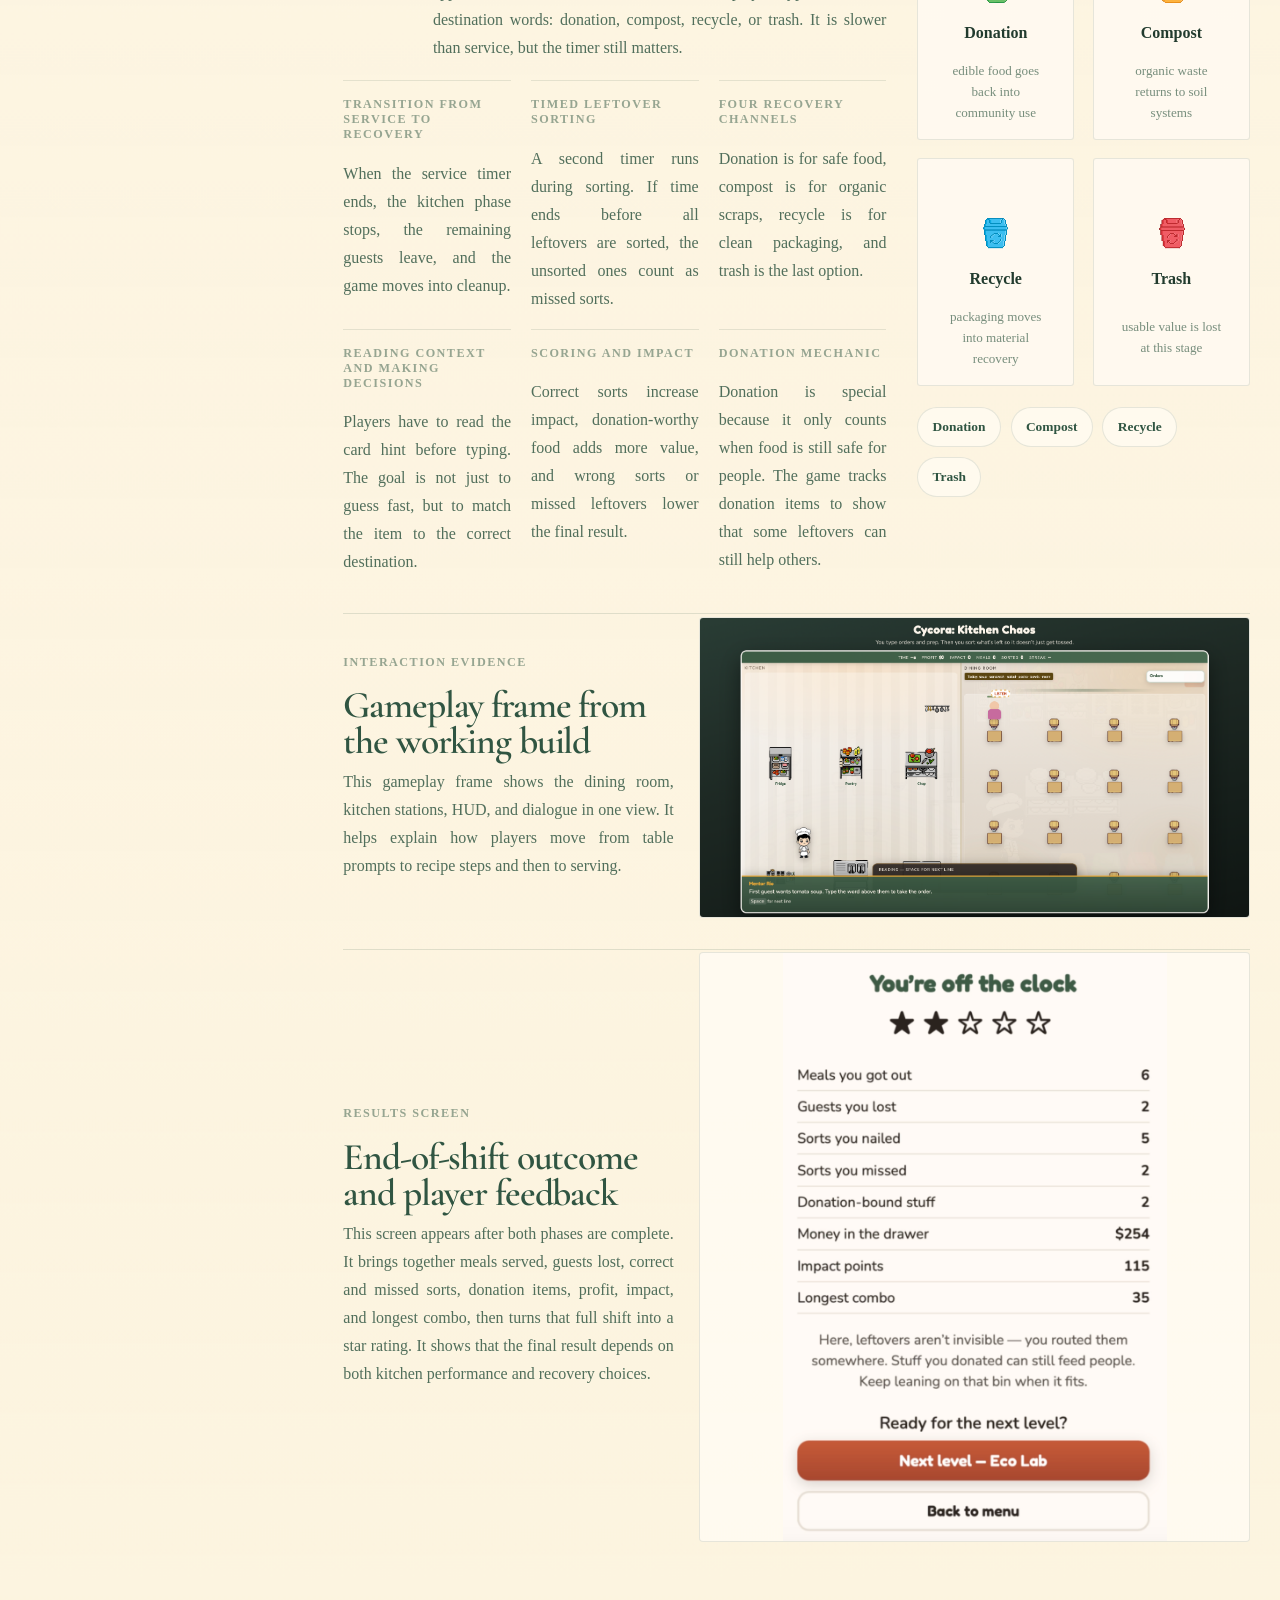
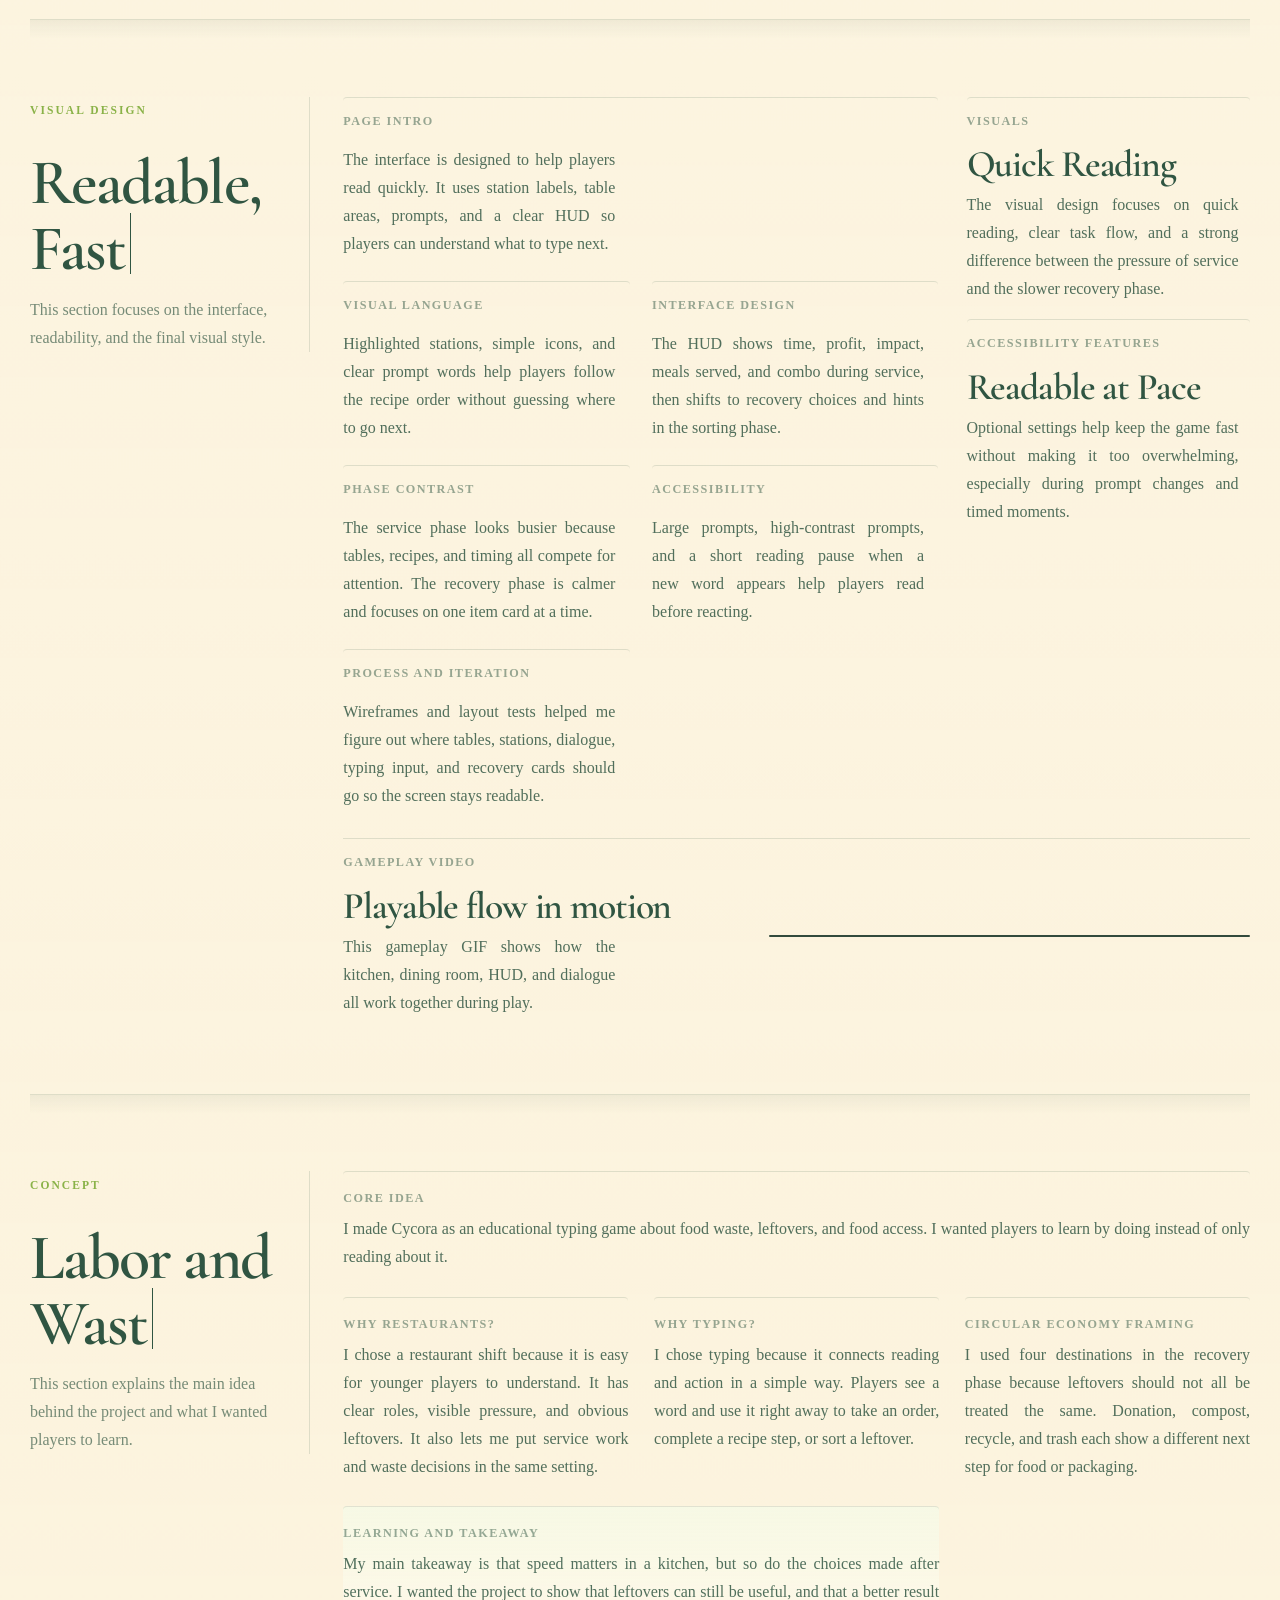
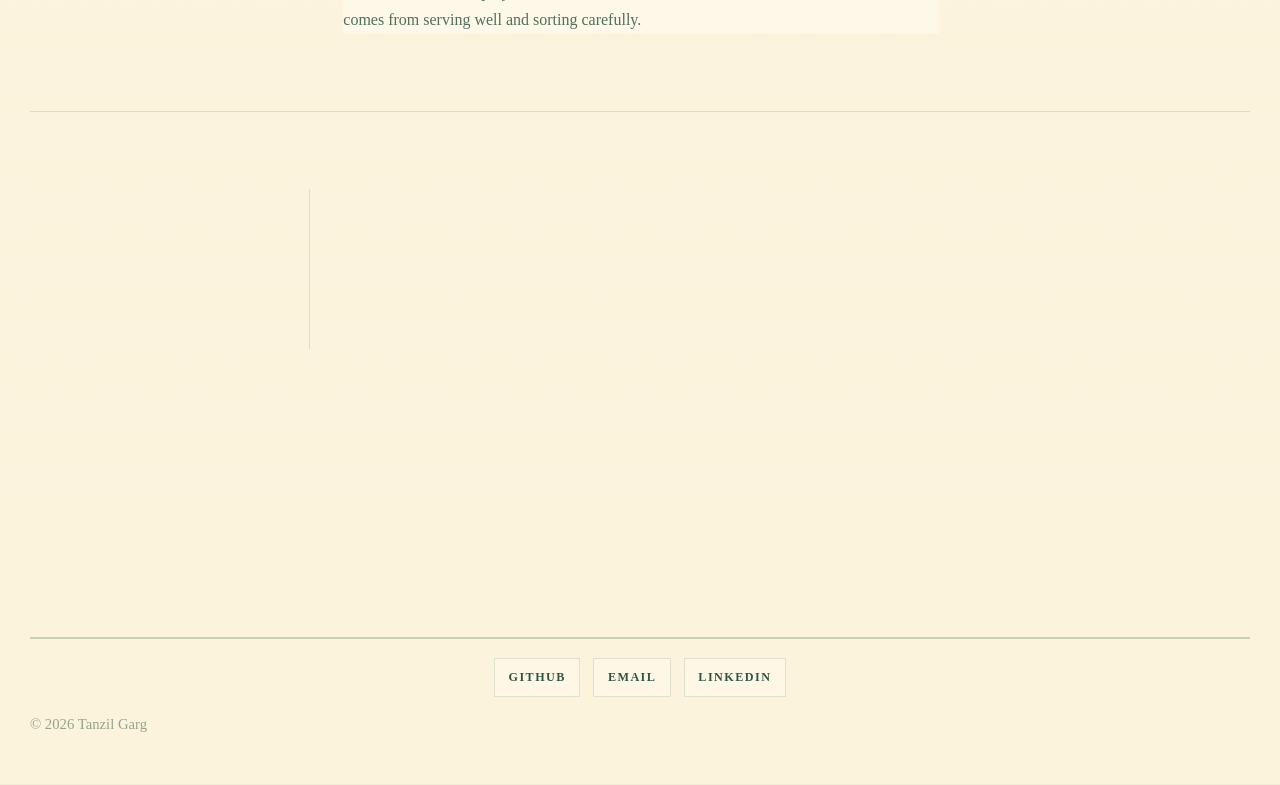
==== commit 09e98d6a: "Update index.html" ====
--- a/Project Documentation Website/index.html
+++ b/Project Documentation Website/index.html
@@ -67,7 +67,7 @@
             <div class="hero-copy">
               <h1 class="sr-only">Cycora</h1>
               <p class="hero-line type-ink" data-type-speed="18">
-                A two-phase 2D game where players manage surplus food under pressure, then redirect what remains through recovery pathways.
+                A two-phase 2D game where players run a busy kitchen first, then sort leftover food after the shift.
               </p>
             </div>
 
@@ -75,14 +75,11 @@
               <div class="insight-panel overview-lead">
                 <span class="summary-label">Overview</span>
                 <p>
-                  I developed Cycora as a typing game that follows one restaurant shift from start
-                  to finish. In the service phase, players take customer orders, follow recipe steps at
-                  stations like fridge, pantry, chop, stove, sink, plating, and serve, and deliver meals
-                  before customers lose patience. In the recovery phase, they sort leftover food and
-                  packaging into donation, compost, recycle, or trash by reading short hints and typing the
-                  correct destination. I made the game for younger players, so it combines fast typing,
-                  clear prompts, and simple recovery decisions to show that kitchen work and waste
-                  management are connected.
+                  I made Cycora as a typing game about one full restaurant shift. In the first phase,
+                  players take orders, move through kitchen stations, and serve food before customers get
+                  impatient. In the second phase, they sort leftover food and packaging into donation,
+                  compost, recycle, or trash. I made it for younger players, so I kept the prompts clear,
+                  the typing simple, and the learning goal easy to understand.
                 </p>
               </div>
             </div>
@@ -92,7 +89,7 @@
             <article class="ledger-item">
               <span class="summary-label">Phases</span>
               <strong class="count-number" data-target="2">0</strong>
-              <p>Urgent service followed by slower recovery.</p>
+              <p>Fast kitchen service, then slower cleanup.</p>
             </article>
             <article class="ledger-item">
               <span class="summary-label">Recovery Paths</span>
@@ -102,7 +99,7 @@
             <article class="ledger-item">
               <span class="summary-label">Shift Loop</span>
               <strong class="count-number" data-target="1">0</strong>
-              <p>One playable shift connects labor to leftovers.</p>
+              <p>One full shift connects cooking to leftovers.</p>
             </article>
           </div>
 
@@ -117,15 +114,15 @@
           <article>
             <span class="summary-label">Why This Project Matters</span>
             <p>
-              The game teaches that leftovers are not all the same. Some food can still help people, some
-              materials can be recovered, and trash should be the last option.
+              The game shows that leftovers are not all the same. Some food can still help people, some
+              materials can be reused, and trash should be the last option.
             </p>
           </article>
           <article>
             <span class="summary-label">Accessibility Features</span>
             <p>
-              Players can turn on larger prompt text and high-contrast prompts, and new prompts briefly
-              pause timers so there is time to read before typing.
+              Players can turn on larger text and high-contrast prompts, and new prompts briefly pause the
+              timer so there is more time to read.
             </p>
           </article>
         </div>
@@ -137,7 +134,7 @@
             <p class="kicker">Gameplay</p>
             <h2 class="type-ink" data-type-speed="18">Two Connected Phases</h2>
             <p class="intro-note">
-              This section explains how the game works, what players do, and how the two phases connect.
+              This section explains how the game works and how the two phases connect.
             </p>
           </div>
 
@@ -172,15 +169,15 @@
               <article class="compare-card phase-hot">
                 <span class="compare-label">Page Intro</span>
                 <p>
-                  The game starts with a kitchen rush where typing controls almost everything: taking
-                  orders, moving through recipe steps, and serving meals before patience runs out.
+                  The game starts with a kitchen rush where typing is used for almost everything, like
+                  taking orders, moving through recipe steps, and serving meals on time.
                 </p>
               </article>
               <article class="compare-card phase-calm">
                 <span class="compare-label">Results and Outcome</span>
                 <p>
                   At the end of the shift, the results screen shows meals served, guests lost, correct
-                  sorts, missed sorts, donation-bound items, impact, profit, combo, and star rating.
+                  sorts, missed sorts, donation items, impact, profit, combo, and star rating.
                 </p>
               </article>
             </div>
@@ -193,10 +190,9 @@
                     <p class="kicker">System 1</p>
                     <h3 class="type-ink" data-type-speed="16">Service Phase</h3>
                     <p>
-                      The service phase lasts about 120 seconds. Customers arrive at tables, wait to place
-                      orders, and lose patience if the player takes too long. Players type the prompt for an
-                      active guest, send the dish into the queue, complete each station step in order, and
-                      type the final serve action to finish the meal.
+                      The service phase lasts about 120 seconds. Customers arrive, wait at tables, and lose
+                      patience if the player takes too long. Players type the prompt for a guest, send the
+                      dish into the kitchen, complete each station step in order, and then serve the meal.
                     </p>
                   </div>
                 </div>
@@ -205,42 +201,42 @@
                   <article class="detail-card">
                     <span class="card-label">Timed Rush</span>
                     <p>
-                      A 120-second timer sets the pace. The HUD keeps time, profit, impact, meals served,
-                      and combo visible while the kitchen gets busier.
+                      A 120-second timer sets the pace. The HUD shows time, profit, impact, meals served,
+                      and combo while the kitchen gets busier.
                     </p>
                   </article>
                   <article class="detail-card">
                     <span class="card-label">Guest Flow and Patience</span>
                     <p>
-                      Customers sit at tables, wait for service, and leave if their patience runs out. The
-                      most urgent guest usually becomes the one players should handle first.
+                      Customers sit at tables, wait for service, and leave if their patience runs out. This
+                      helps players decide who they should help first.
                     </p>
                   </article>
                   <article class="detail-card">
                     <span class="card-label">Order Taking</span>
                     <p>
-                      Typing the order word locks in the dish, adds it to the queue, and gives a small
-                      patience reset so players can move into prep.
+                      Typing the order word confirms the dish, adds it to the queue, and gives a small
+                      patience reset before prep starts.
                     </p>
                   </article>
                   <article class="detail-card">
                     <span class="card-label">Cooking Pipeline</span>
                     <p>
-                      Recipes follow fixed station paths such as soup: fridge, chop, sink, stove, plate,
-                      serve. Players follow the highlighted station instead of choosing the order themselves.
+                      Recipes follow fixed station paths like soup: fridge, chop, sink, stove, plate, serve.
+                      Players follow the highlighted station instead of choosing the order themselves.
                     </p>
                   </article>
                   <article class="detail-card">
                     <span class="card-label">Serving</span>
                     <p>
-                      After prep is complete, players type the final serve action and match the meal to the
-                      correct guest to close the loop.
+                      After prep is done, players type the final serve action and match the meal to the
+                      correct guest.
                     </p>
                   </article>
                   <article class="detail-card">
                     <span class="card-label">Combo and Reward System</span>
                     <p>
-                      Correct orders, prep steps, serves, and later correct recovery choices build combo.
+                      Correct orders, prep steps, serves, and later correct sorting choices build combo.
                       Losing a guest or making mistakes breaks the streak.
                     </p>
                   </article>
@@ -253,8 +249,8 @@
                 </div>
                 <p>
                   The first dishes are introduced in a guided order, starting with soup and then sandwich.
-                  After that, dishes are selected from a larger pool, so players need to watch the active
-                  prompt and react to what the kitchen needs next.
+                  After that, dishes come from a larger pool, so players have to watch the active prompt
+                  and react to what the kitchen needs next.
                 </p>
                 <div class="component-strip" aria-label="Service phase components">
                   <article class="component-chip">
@@ -309,9 +305,8 @@
                     <h3 class="type-ink" data-type-speed="16">Recovery Phase</h3>
                     <p>
                       After the rush ends, the game moves into leftover sorting. Each item appears as a
-                      card with a small icon and a hint, and players type one of four destination words:
-                      donation, compost, recycle, or trash. The pace is slower than service, but the timer
-                      still matters.
+                      card with an icon and a hint, and players type one of four destination words:
+                      donation, compost, recycle, or trash. It is slower than service, but the timer still matters.
                     </p>
                   </div>
                 </div>
@@ -320,15 +315,15 @@
                   <article class="detail-card">
                     <span class="card-label">Transition from Service to Recovery</span>
                     <p>
-                      When the service timer ends, the kitchen phase stops, remaining guests leave, and the
-                      game shifts to dialogue and cleanup.
+                      When the service timer ends, the kitchen phase stops, the remaining guests leave, and
+                      the game moves into cleanup.
                     </p>
                   </article>
                   <article class="detail-card">
                     <span class="card-label">Timed Leftover Sorting</span>
                     <p>
-                      A second timer runs during sorting. If time ends before all leftovers are handled,
-                      the unsorted ones count as missed sorts.
+                      A second timer runs during sorting. If time ends before all leftovers are sorted, the
+                      unsorted ones count as missed sorts.
                     </p>
                   </article>
                   <article class="detail-card">
@@ -341,22 +336,22 @@
                   <article class="detail-card">
                     <span class="card-label">Reading Context and Making Decisions</span>
                     <p>
-                      Players have to read the card hint before typing. The game is not about guessing fast;
-                      it is about matching the item to the correct destination.
+                      Players have to read the card hint before typing. The goal is not just to guess fast,
+                      but to match the item to the correct destination.
                     </p>
                   </article>
                   <article class="detail-card">
                     <span class="card-label">Scoring and Impact</span>
                     <p>
-                      Correct sorts increase impact, donation-worthy food adds strong value, and wrong sorts
-                      or missed leftovers reduce the final result.
+                      Correct sorts increase impact, donation-worthy food adds more value, and wrong sorts
+                      or missed leftovers lower the final result.
                     </p>
                   </article>
                   <article class="detail-card">
                     <span class="card-label">Donation Mechanic</span>
                     <p>
                       Donation is special because it only counts when food is still safe for people. The
-                      game tracks donation-bound items to show that some leftovers still have social value.
+                      game tracks donation items to show that some leftovers can still help others.
                     </p>
                   </article>
                 </div>
@@ -403,8 +398,7 @@
                 <h3>Gameplay frame from the working build</h3>
                 <p>
                   This gameplay frame shows the dining room, kitchen stations, HUD, and dialogue in one
-                  view. It helps explain how players move from table prompts to recipe steps and then to
-                  service.
+                  view. It helps explain how players move from table prompts to recipe steps and then to serving.
                 </p>
               </div>
               <div class="systems-evidence-media">
@@ -418,9 +412,9 @@
                 <h3>End-of-shift outcome and player feedback</h3>
                 <p>
                   This screen appears after both phases are complete. It brings together meals served,
-                  guests lost, correct and missed sorts, donation-bound items, profit, impact, and longest
-                  combo, then converts that full shift into a star rating. It helps show that the final
-                  outcome depends on both kitchen performance and recovery decisions.
+                  guests lost, correct and missed sorts, donation items, profit, impact, and longest
+                  combo, then turns that full shift into a star rating. It shows that the final result
+                  depends on both kitchen performance and recovery choices.
                 </p>
               </div>
               <div class="systems-evidence-media">
@@ -437,8 +431,7 @@
             <p class="kicker">Visual Design</p>
             <h2 class="type-ink" data-type-speed="18">Readable, Fast, Distinct</h2>
             <p class="intro-note">
-              This section focuses on interface decisions, visual hierarchy, and documentation of the
-              final look.
+              This section focuses on the interface, readability, and the final visual style.
             </p>
           </div>
 
@@ -447,15 +440,15 @@
               <article class="logic-card logic-lead">
                 <span class="card-label">Page Intro</span>
                 <p>
-                  The interface is built to help players read quickly. It uses station labels, table areas,
-                  prompts, and a clear HUD so younger players can understand what to type next.
+                  The interface is designed to help players read quickly. It uses station labels, table
+                  areas, prompts, and a clear HUD so players can understand what to type next.
                 </p>
               </article>
               <article class="logic-card">
                 <span class="card-label">Visual Language</span>
                 <p>
-                  Highlighted stations, simple icons, and clear prompt words help players follow recipe
-                  order without needing to guess where to go next.
+                  Highlighted stations, simple icons, and clear prompt words help players follow the recipe
+                  order without guessing where to go next.
                 </p>
               </article>
               <article class="logic-card">
@@ -469,21 +462,21 @@
                 <span class="card-label">Phase Contrast</span>
                 <p>
                   The service phase looks busier because tables, recipes, and timing all compete for
-                  attention. The recovery phase is calmer and centered on one item card at a time.
+                  attention. The recovery phase is calmer and focuses on one item card at a time.
                 </p>
               </article>
               <article class="logic-card">
                 <span class="card-label">Accessibility</span>
                 <p>
-                  Large prompts, high-contrast prompts, and a short reading pause when a new typing word
-                  appears help players read before reacting.
+                  Large prompts, high-contrast prompts, and a short reading pause when a new word appears
+                  help players read before reacting.
                 </p>
               </article>
               <article class="logic-card">
                 <span class="card-label">Process and Iteration</span>
                 <p>
-                  Wireframes and layout tests helped work out where tables, stations, dialogue, typing
-                  input, and recovery cards should sit so the screen stays readable.
+                  Wireframes and layout tests helped me figure out where tables, stations, dialogue,
+                  typing input, and recovery cards should go so the screen stays readable.
                 </p>
               </article>
             </div>
@@ -493,16 +486,16 @@
                 <span class="decision-type">Visuals</span>
                 <h3>Quick Reading</h3>
                 <p>
-                  The visual design focuses on quick reading, clear task flow, and a strong contrast
-                  between service pressure and end-of-shift recovery.
+                  The visual design focuses on quick reading, clear task flow, and a strong difference
+                  between the pressure of service and the slower recovery phase.
                 </p>
               </article>
               <article class="decision-card">
                 <span class="decision-type">Accessibility Features</span>
                 <h3>Readable at Pace</h3>
                 <p>
-                  Optional settings help keep the game fast-paced without making it feel too visually or
-                  cognitively overwhelming, especially during prompt changes and timed moments.
+                  Optional settings help keep the game fast without making it too overwhelming, especially
+                  during prompt changes and timed moments.
                 </p>
               </article>
             </div>
@@ -512,8 +505,8 @@
                 <span class="card-label">Gameplay Video</span>
                 <h3>Playable flow in motion</h3>
                 <p>
-                  This gameplay GIF shows how the kitchen, dining room, HUD, and dialogue systems work
-                  together during play directly inside the page.
+                  This gameplay GIF shows how the kitchen, dining room, HUD, and dialogue all work
+                  together during play.
                 </p>
               </div>
               <div class="video-frame">
@@ -532,8 +525,7 @@
             <p class="kicker">Concept</p>
             <h2 class="type-ink" data-type-speed="18">Labor and Waste in One Loop</h2>
             <p class="intro-note">
-              This section focuses on the project rationale, learning goal, and the research framing
-              behind the game.
+              This section explains the main idea behind the project and what I wanted players to learn.
             </p>
           </div>
 
@@ -542,41 +534,39 @@
               <article class="logic-card logic-lead">
                 <span class="card-label">Core Idea</span>
                 <p>
-                  I made Cycora as an educational typing game about the connection between food waste,
-                  leftovers, and food access. I wanted to turn one kitchen shift into something
-                  players can actively practise instead of only reading about.
+                  I made Cycora as an educational typing game about food waste, leftovers, and food access.
+                  I wanted players to learn by doing instead of only reading about it.
                 </p>
               </article>
               <article class="logic-card">
                 <span class="card-label">Why Restaurants?</span>
                 <p>
-                  I chose a restaurant shift because it is easy for younger players to understand: it has
-                  clear roles, visible pressure, and obvious leftovers. It lets me place service work and
-                  waste decisions in the same setting.
+                  I chose a restaurant shift because it is easy for younger players to understand. It has
+                  clear roles, visible pressure, and obvious leftovers. It also lets me put service work
+                  and waste decisions in the same setting.
                 </p>
               </article>
               <article class="logic-card">
                 <span class="card-label">Why Typing?</span>
                 <p>
                   I chose typing because it connects reading and action in a simple way. Players see a
-                  word, understand what it means, and immediately use it to take an order, complete a
-                  recipe step, or sort a leftover.
+                  word and use it right away to take an order, complete a recipe step, or sort a leftover.
                 </p>
               </article>
               <article class="logic-card">
                 <span class="card-label">Circular Economy Framing</span>
                 <p>
                   I used four destinations in the recovery phase because leftovers should not all be treated
-                  the same. Donation, compost, recycle, and trash each represent a different next step for
-                  food or packaging.
+                  the same. Donation, compost, recycle, and trash each show a different next step for food
+                  or packaging.
                 </p>
               </article>
               <article class="logic-card outcome-card">
                 <span class="card-label">Learning and Takeaway</span>
                 <p>
                   My main takeaway is that speed matters in a kitchen, but so do the choices made after
-                  service. I wanted the project to show that leftovers can still be useful, and that the
-                  best result comes from serving well and sorting carefully.
+                  service. I wanted the project to show that leftovers can still be useful, and that a
+                  better result comes from serving well and sorting carefully.
                 </p>
               </article>
             </div>
@@ -599,9 +589,8 @@
               <div>
                 <span class="card-label">About the Creator</span>
                 <p>
-                  I am Tanzil Garg, a UX researcher and designer interested in interactive systems,
-                  player experience, and how design can make complex processes easier to understand
-                  through participation.
+                  I am Tanzil Garg, a UX researcher and designer interested in interactive systems, player
+                  experience, and how design can make complex ideas easier to understand through interaction.
                 </p>
               </div>
 
@@ -612,7 +601,7 @@
                 </div>
                 <div>
                   <dt>Project Metadata</dt>
-                  <dd>Interactive game prototype, screen-based, one-session shift structure, keyboard typing, 2026.</dd>
+                  <dd>Interactive game prototype, one-session shift structure, keyboard typing, 2026.</dd>
                 </div>
                 <div>
                   <dt>Themes</dt>
